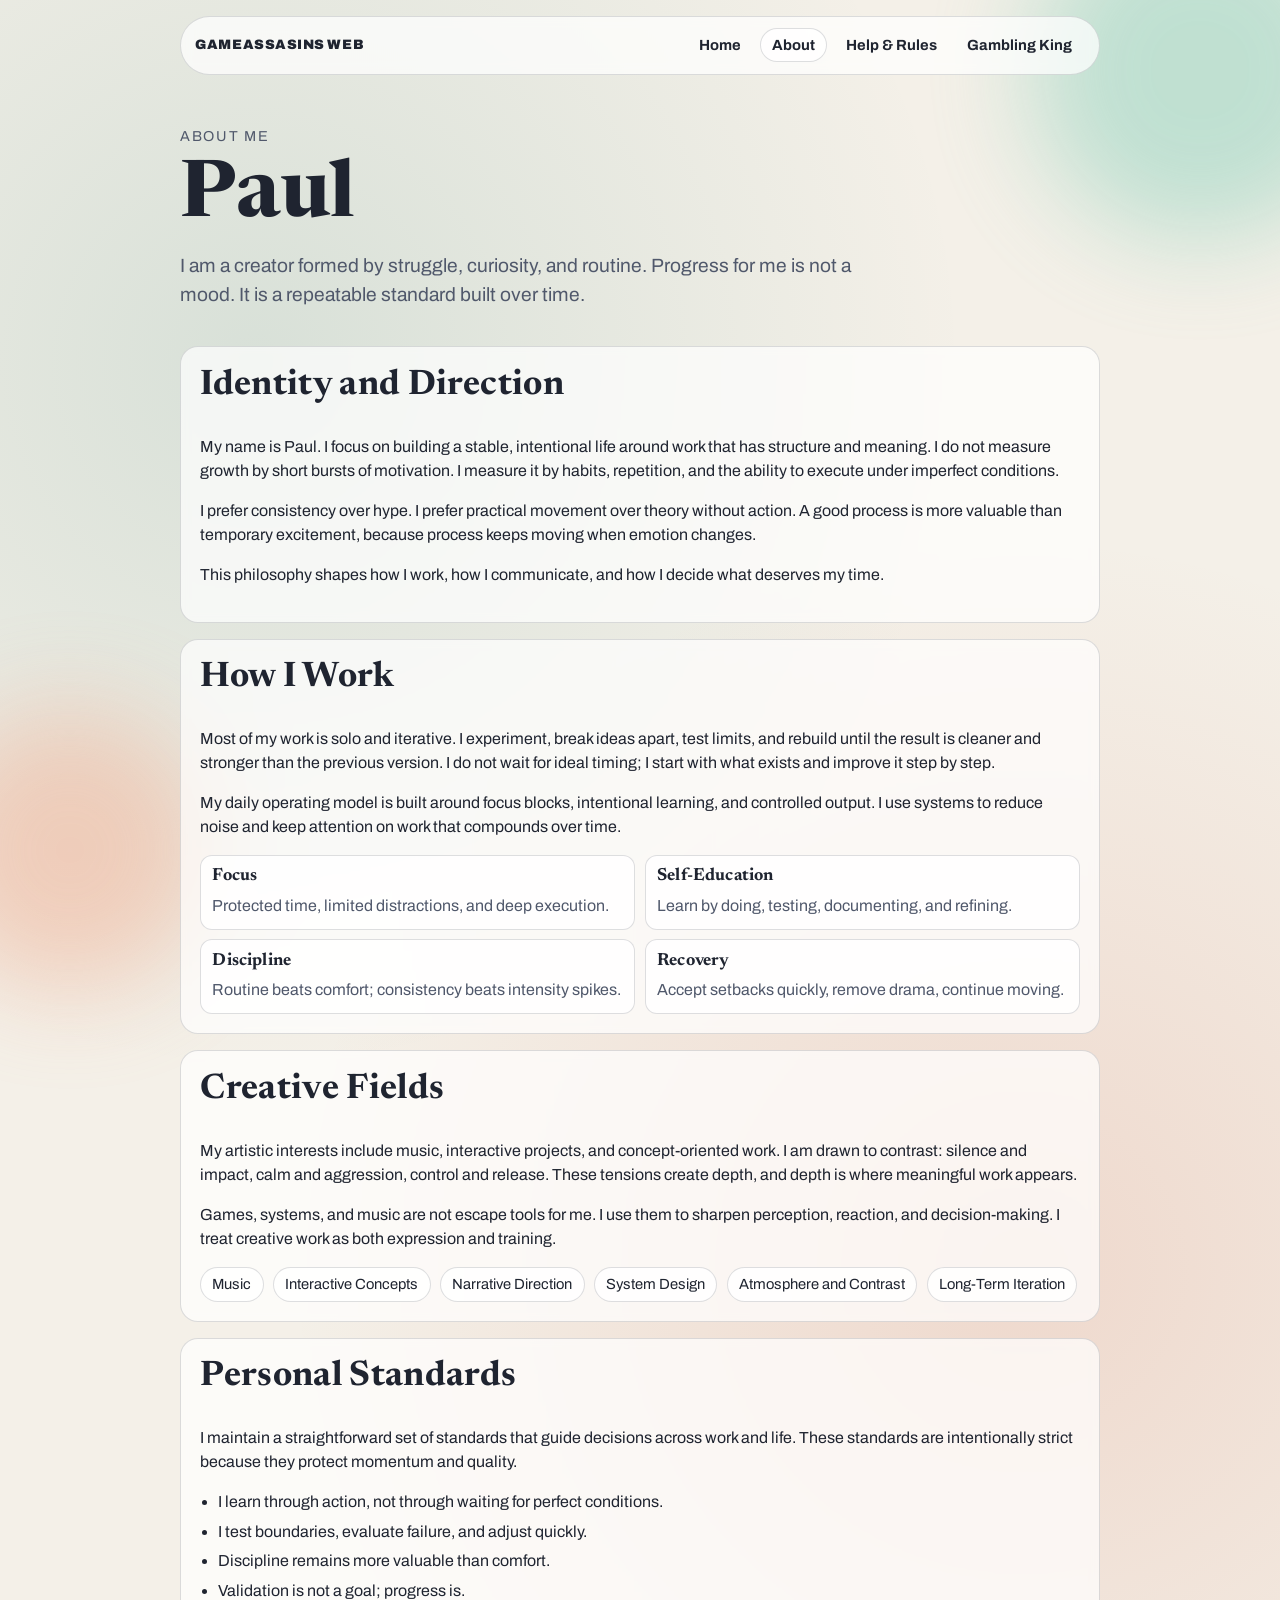
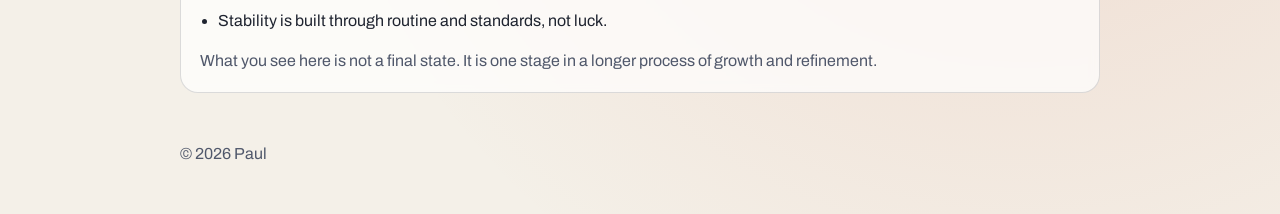
==== about.html @ 74e9097d "Add files via upload" ====
<!doctype html>
<html lang="en">
<head>
  <meta charset="UTF-8">
  <meta name="viewport" content="width=device-width, initial-scale=1.0">
  <title>GameAssasins Web | About</title>
  <meta name="description" content="Detailed about page for Paul (GameAssasins Web).">
  <link rel="preconnect" href="https://fonts.googleapis.com">
  <link rel="preconnect" href="https://fonts.gstatic.com" crossorigin>
  <link href="https://fonts.googleapis.com/css2?family=Archivo:wght@500;700;900&family=Newsreader:opsz,wght@6..72,500;6..72,700&display=swap" rel="stylesheet">
  <link rel="stylesheet" href="./styles.css">
</head>
<body>
  <div class="bg-shape bg-shape-a" aria-hidden="true"></div>
  <div class="bg-shape bg-shape-b" aria-hidden="true"></div>

  <nav class="site-nav reveal" aria-label="Main navigation">
    <a class="brand" href="./index.html">GameAssasins Web</a>
    <div class="nav-links">
      <a class="nav-link" href="./index.html">Home</a>
      <a class="nav-link active" href="./about.html">About</a>
      <a class="nav-link" href="./rules.html">Help & Rules</a>
      <a class="nav-link" href="./gambling-king.html">Gambling King</a>
    </div>
  </nav>

  <header class="hero section reveal">
    <p class="eyebrow">About Me</p>
    <h1>Paul</h1>
    <p class="lead">
      I am a creator formed by struggle, curiosity, and routine. Progress for me is not a mood. It is a repeatable standard built over time.
    </p>
  </header>

  <main>
    <section class="section card reveal">
      <h2>Identity and Direction</h2>
      <p>
        My name is Paul. I focus on building a stable, intentional life around work that has structure and meaning. I do not measure growth by short bursts of motivation. I measure it by habits, repetition, and the ability to execute under imperfect conditions.
      </p>
      <p>
        I prefer consistency over hype. I prefer practical movement over theory without action. A good process is more valuable than temporary excitement, because process keeps moving when emotion changes.
      </p>
      <p>
        This philosophy shapes how I work, how I communicate, and how I decide what deserves my time.
      </p>
    </section>

    <section class="section card reveal">
      <h2>How I Work</h2>
      <p>
        Most of my work is solo and iterative. I experiment, break ideas apart, test limits, and rebuild until the result is cleaner and stronger than the previous version. I do not wait for ideal timing; I start with what exists and improve it step by step.
      </p>
      <p>
        My daily operating model is built around focus blocks, intentional learning, and controlled output. I use systems to reduce noise and keep attention on work that compounds over time.
      </p>
      <div class="pillars">
        <article class="pillar">
          <h3>Focus</h3>
          <p>Protected time, limited distractions, and deep execution.</p>
        </article>
        <article class="pillar">
          <h3>Self-Education</h3>
          <p>Learn by doing, testing, documenting, and refining.</p>
        </article>
        <article class="pillar">
          <h3>Discipline</h3>
          <p>Routine beats comfort; consistency beats intensity spikes.</p>
        </article>
        <article class="pillar">
          <h3>Recovery</h3>
          <p>Accept setbacks quickly, remove drama, continue moving.</p>
        </article>
      </div>
    </section>

    <section class="section card reveal">
      <h2>Creative Fields</h2>
      <p>
        My artistic interests include music, interactive projects, and concept-oriented work. I am drawn to contrast: silence and impact, calm and aggression, control and release. These tensions create depth, and depth is where meaningful work appears.
      </p>
      <p>
        Games, systems, and music are not escape tools for me. I use them to sharpen perception, reaction, and decision-making. I treat creative work as both expression and training.
      </p>
      <ul class="chips">
        <li>Music</li>
        <li>Interactive Concepts</li>
        <li>Narrative Direction</li>
        <li>System Design</li>
        <li>Atmosphere and Contrast</li>
        <li>Long-Term Iteration</li>
      </ul>
    </section>

    <section class="section card reveal">
      <h2>Personal Standards</h2>
      <p>
        I maintain a straightforward set of standards that guide decisions across work and life. These standards are intentionally strict because they protect momentum and quality.
      </p>
      <ul class="simple-list">
        <li>I learn through action, not through waiting for perfect conditions.</li>
        <li>I test boundaries, evaluate failure, and adjust quickly.</li>
        <li>Discipline remains more valuable than comfort.</li>
        <li>Validation is not a goal; progress is.</li>
        <li>Stability is built through routine and standards, not luck.</li>
      </ul>
      <p class="note">
        What you see here is not a final state. It is one stage in a longer process of growth and refinement.
      </p>
    </section>
  </main>

  <footer class="section reveal">
    <p>&copy; <span id="year"></span> Paul</p>
  </footer>

  <script src="./script.js"></script>
</body>
</html>
---- styles.css ----
:root {
  --bg: #f4f0e8;
  --ink: #1f2430;
  --muted: #50586b;
  --primary: #0c6f63;
  --accent: #d35f3f;
  --card: rgba(255, 255, 255, 0.7);
  --border: rgba(31, 36, 48, 0.15);
}

* {
  box-sizing: border-box;
}

html, body {
  margin: 0;
  padding: 0;
}

body {
  position: relative;
  min-height: 100vh;
  overflow-x: hidden;
  background:
    radial-gradient(circle at 20% 20%, rgba(12, 111, 99, 0.12), transparent 40%),
    radial-gradient(circle at 80% 70%, rgba(211, 95, 63, 0.16), transparent 45%),
    var(--bg);
  color: var(--ink);
  font-family: "Archivo", "Segoe UI", sans-serif;
  line-height: 1.5;
}

.casino-page {
  --bg: #13070c;
  --ink: #f9e5a7;
  --muted: #d7b777;
  --primary: #cb1f3f;
  --accent: #f4bd29;
  --card: rgba(50, 12, 20, 0.78);
  --border: rgba(244, 189, 41, 0.35);
  background:
    radial-gradient(circle at 20% 20%, rgba(203, 31, 63, 0.3), transparent 45%),
    radial-gradient(circle at 80% 70%, rgba(244, 189, 41, 0.22), transparent 50%),
    repeating-linear-gradient(135deg, rgba(255, 255, 255, 0.02) 0, rgba(255, 255, 255, 0.02) 8px, transparent 8px, transparent 18px),
    var(--bg);
}

.casino-page .site-nav {
  background: rgba(31, 5, 12, 0.82);
  box-shadow: 0 0 0 1px rgba(244, 189, 41, 0.35), 0 10px 28px rgba(0, 0, 0, 0.4);
}

.casino-page .nav-link.active,
.casino-page .nav-link:hover {
  background: rgba(244, 189, 41, 0.15);
}

.casino-page .card {
  box-shadow: 0 12px 28px rgba(0, 0, 0, 0.34);
}

.casino-hero h1 {
  color: #ffe9ab;
  text-shadow: 0 0 10px rgba(244, 189, 41, 0.45), 0 0 20px rgba(203, 31, 63, 0.22);
}

.bg-shape {
  position: fixed;
  z-index: -1;
  border-radius: 50%;
  filter: blur(50px);
  opacity: 0.45;
}

.bg-shape-a {
  width: 340px;
  height: 340px;
  background: #80cdb7;
  top: -100px;
  right: -90px;
}

.bg-shape-b {
  width: 280px;
  height: 280px;
  background: #f2a889;
  bottom: -90px;
  left: -70px;
}

.section {
  width: min(920px, 90vw);
  margin: 0 auto;
}

.site-nav {
  width: min(920px, 90vw);
  margin: 1rem auto 0;
  padding: 0.7rem 0.9rem;
  border: 1px solid var(--border);
  border-radius: 999px;
  background: rgba(255, 255, 255, 0.72);
  backdrop-filter: blur(6px);
  display: flex;
  justify-content: space-between;
  align-items: center;
  gap: 0.9rem;
}

.brand {
  text-decoration: none;
  color: var(--ink);
  font-weight: 900;
  letter-spacing: 0.04em;
  text-transform: uppercase;
  font-size: 0.85rem;
}

.nav-links {
  display: flex;
  gap: 0.4rem;
  flex-wrap: wrap;
}

.nav-link {
  text-decoration: none;
  color: var(--ink);
  padding: 0.32rem 0.7rem;
  border-radius: 999px;
  border: 1px solid transparent;
  font-size: 0.92rem;
  font-weight: 700;
}

.nav-link:hover,
.nav-link.active {
  border-color: var(--border);
  background: rgba(255, 255, 255, 0.8);
}

.hero {
  padding-top: 3.2rem;
  padding-bottom: 2.3rem;
}

.eyebrow {
  margin: 0;
  color: var(--muted);
  font-size: 0.9rem;
  letter-spacing: 0.12em;
  text-transform: uppercase;
}

h1, h2, h3 {
  font-family: "Newsreader", Georgia, serif;
  letter-spacing: 0.01em;
  line-height: 1.1;
}

h1 {
  margin: 0.45rem 0 0.7rem;
  font-size: clamp(2.4rem, 8vw, 4.9rem);
}

h2 {
  margin-top: 0;
  font-size: clamp(1.6rem, 4vw, 2.2rem);
}

.lead {
  margin: 0;
  max-width: 63ch;
  color: var(--muted);
  font-size: clamp(1rem, 2vw, 1.2rem);
}

.hero-cta {
  margin-top: 1.3rem;
  display: flex;
  gap: 0.75rem;
  flex-wrap: wrap;
}

.btn {
  display: inline-block;
  padding: 0.62rem 1rem;
  border-radius: 999px;
  border: 1px solid transparent;
  text-decoration: none;
  font-weight: 700;
}

.btn-primary {
  background: var(--primary);
  color: #fff;
}

.btn-outline {
  border-color: var(--ink);
  color: var(--ink);
}

.card {
  background: var(--card);
  backdrop-filter: blur(5px);
  border: 1px solid var(--border);
  border-radius: 18px;
  padding: 1.2rem;
  margin-bottom: 1rem;
}

.split {
  display: grid;
  grid-template-columns: 1.3fr 1fr;
  gap: 0.9rem;
}

.grid,
.policy-grid {
  display: grid;
  grid-template-columns: repeat(3, minmax(0, 1fr));
  gap: 0.8rem;
}

.project {
  border: 1px dashed var(--border);
  border-radius: 12px;
  padding: 0.8rem;
}

.project h3 {
  margin-top: 0;
  margin-bottom: 0.4rem;
}

.project p {
  margin: 0;
  color: var(--muted);
}

.chips {
  list-style: none;
  margin: 0;
  padding: 0;
  display: flex;
  flex-wrap: wrap;
  gap: 0.6rem;
}

.chips li {
  border: 1px solid var(--border);
  border-radius: 999px;
  padding: 0.35rem 0.7rem;
  background: rgba(255, 255, 255, 0.85);
  font-size: 0.92rem;
}

.simple-list {
  margin: 0.6rem 0 0;
  padding-left: 1.1rem;
}

.simple-list li {
  margin: 0.35rem 0;
}

.note {
  margin-bottom: 0;
  color: var(--muted);
}

.pillars {
  margin: 0.5rem 0 0;
  display: grid;
  grid-template-columns: repeat(2, minmax(0, 1fr));
  gap: 0.6rem;
}

.pillar {
  border: 1px solid var(--border);
  border-radius: 12px;
  background: rgba(255, 255, 255, 0.84);
  padding: 0.7rem;
}

.pillar h3 {
  margin: 0;
  font-size: 1.1rem;
}

.pillar p {
  margin: 0.45rem 0 0;
  color: var(--muted);
}

.quote {
  font-family: "Newsreader", Georgia, serif;
  font-size: clamp(1.25rem, 3vw, 1.8rem);
  line-height: 1.3;
  margin: 0;
}

.slot-machine {
  border: 1px solid var(--border);
  border-radius: 14px;
  background: linear-gradient(180deg, rgba(43, 8, 17, 0.92), rgba(23, 4, 9, 0.94));
  padding: 1rem;
  box-shadow: inset 0 0 0 1px rgba(255, 214, 122, 0.2), 0 14px 24px rgba(0, 0, 0, 0.35);
}

.marquee-lights {
  display: grid;
  grid-template-columns: repeat(16, minmax(0, 1fr));
  gap: 0.3rem;
  margin-bottom: 0.7rem;
}

.marquee-lights span {
  width: 100%;
  aspect-ratio: 1 / 1;
  border-radius: 50%;
  background: #ffd777;
  box-shadow: 0 0 8px #ffd777;
  animation: blink 1.2s infinite alternate;
}

.marquee-lights span:nth-child(odd) {
  animation-delay: 0.35s;
  background: #ff8b69;
  box-shadow: 0 0 8px #ff8b69;
}

.stats-grid {
  display: grid;
  grid-template-columns: repeat(5, minmax(0, 1fr));
  gap: 0.65rem;
}

.stat-box {
  border: 1px solid var(--border);
  border-radius: 10px;
  padding: 0.55rem;
  background: rgba(255, 238, 198, 0.1);
}

.stat-label {
  font-size: 0.78rem;
  color: var(--muted);
  text-transform: uppercase;
  letter-spacing: 0.06em;
}

.stat-value {
  font-size: 1.15rem;
  font-weight: 900;
}

.bet-panel {
  margin-top: 0.8rem;
  border: 1px solid var(--border);
  border-radius: 10px;
  background: rgba(255, 238, 198, 0.07);
  padding: 0.6rem;
}

.bet-row {
  display: grid;
  grid-template-columns: 1fr 130px;
  gap: 0.55rem;
  margin-top: 0.45rem;
}

.bet-row input[type="number"] {
  width: 100%;
  border-radius: 8px;
  border: 1px solid var(--border);
  background: rgba(20, 4, 9, 0.9);
  color: var(--ink);
  padding: 0.5rem 0.55rem;
  font-weight: 700;
}

.bet-row input[type="range"] {
  width: 100%;
  accent-color: #f4bd29;
}

.reels {
  margin-top: 0.9rem;
  display: grid;
  grid-template-columns: repeat(3, minmax(0, 1fr));
  gap: 0.65rem;
}

.reel {
  min-height: 86px;
  display: grid;
  place-items: center;
  font-size: 2.45rem;
  font-weight: 900;
  border: 1px solid rgba(244, 189, 41, 0.5);
  border-radius: 12px;
  background: linear-gradient(180deg, #fff2cf, #ffd77f);
  color: #2a1a00;
  text-shadow: 0 1px 0 rgba(255, 255, 255, 0.9);
}

.controls {
  display: flex;
  flex-wrap: wrap;
  gap: 0.55rem;
  margin-top: 0.9rem;
}

.game-btn {
  cursor: pointer;
}

.game-btn:disabled {
  opacity: 0.55;
  cursor: not-allowed;
}

.event-log {
  margin: 0.85rem 0 0;
  border: 1px solid var(--border);
  border-radius: 10px;
  background: rgba(255, 238, 198, 0.08);
  padding: 0.65rem;
  color: #f2d58d;
}

.upgrade-grid {
  display: grid;
  grid-template-columns: repeat(4, minmax(0, 1fr));
  gap: 0.7rem;
}

.upgrade-card {
  border: 1px solid var(--border);
  border-radius: 12px;
  background: rgba(255, 238, 198, 0.08);
  padding: 0.8rem;
}

.upgrade-card h3 {
  margin: 0;
}

.upgrade-meta {
  color: var(--muted);
  font-size: 0.9rem;
}

.danger-upgrade {
  border-color: rgba(203, 31, 63, 0.7);
  box-shadow: inset 0 0 0 1px rgba(203, 31, 63, 0.45);
}

.casino-page .btn-primary {
  background: linear-gradient(135deg, #d62547, #8e102b);
  box-shadow: 0 0 0 1px rgba(244, 189, 41, 0.3), 0 8px 18px rgba(0, 0, 0, 0.3);
}

.casino-page .btn-outline {
  border-color: rgba(244, 189, 41, 0.65);
  color: #ffe7a1;
}

a {
  color: var(--primary);
}

footer {
  padding: 1.1rem 0 2rem;
  color: var(--muted);
}

.reveal {
  opacity: 0;
  transform: translateY(12px);
  animation: rise 0.6s ease forwards;
}

.reveal:nth-child(2) {
  animation-delay: 0.12s;
}

.reveal:nth-child(3) {
  animation-delay: 0.22s;
}

.reveal:nth-child(4) {
  animation-delay: 0.3s;
}

.reveal:nth-child(5) {
  animation-delay: 0.38s;
}

@keyframes rise {
  to {
    opacity: 1;
    transform: translateY(0);
  }
}

@keyframes blink {
  from {
    opacity: 0.55;
  }
  to {
    opacity: 1;
  }
}

@media (max-width: 800px) {
  .site-nav {
    border-radius: 16px;
    align-items: flex-start;
    flex-direction: column;
  }

  .hero {
    padding-top: 4.8rem;
  }

  .split,
  .grid,
  .policy-grid,
  .pillars {
    grid-template-columns: 1fr;
  }

  .stats-grid,
  .upgrade-grid {
    grid-template-columns: 1fr 1fr;
  }

  .bet-row {
    grid-template-columns: 1fr;
  }
}

@media (max-width: 560px) {
  .stats-grid,
  .upgrade-grid {
    grid-template-columns: 1fr;
  }
}
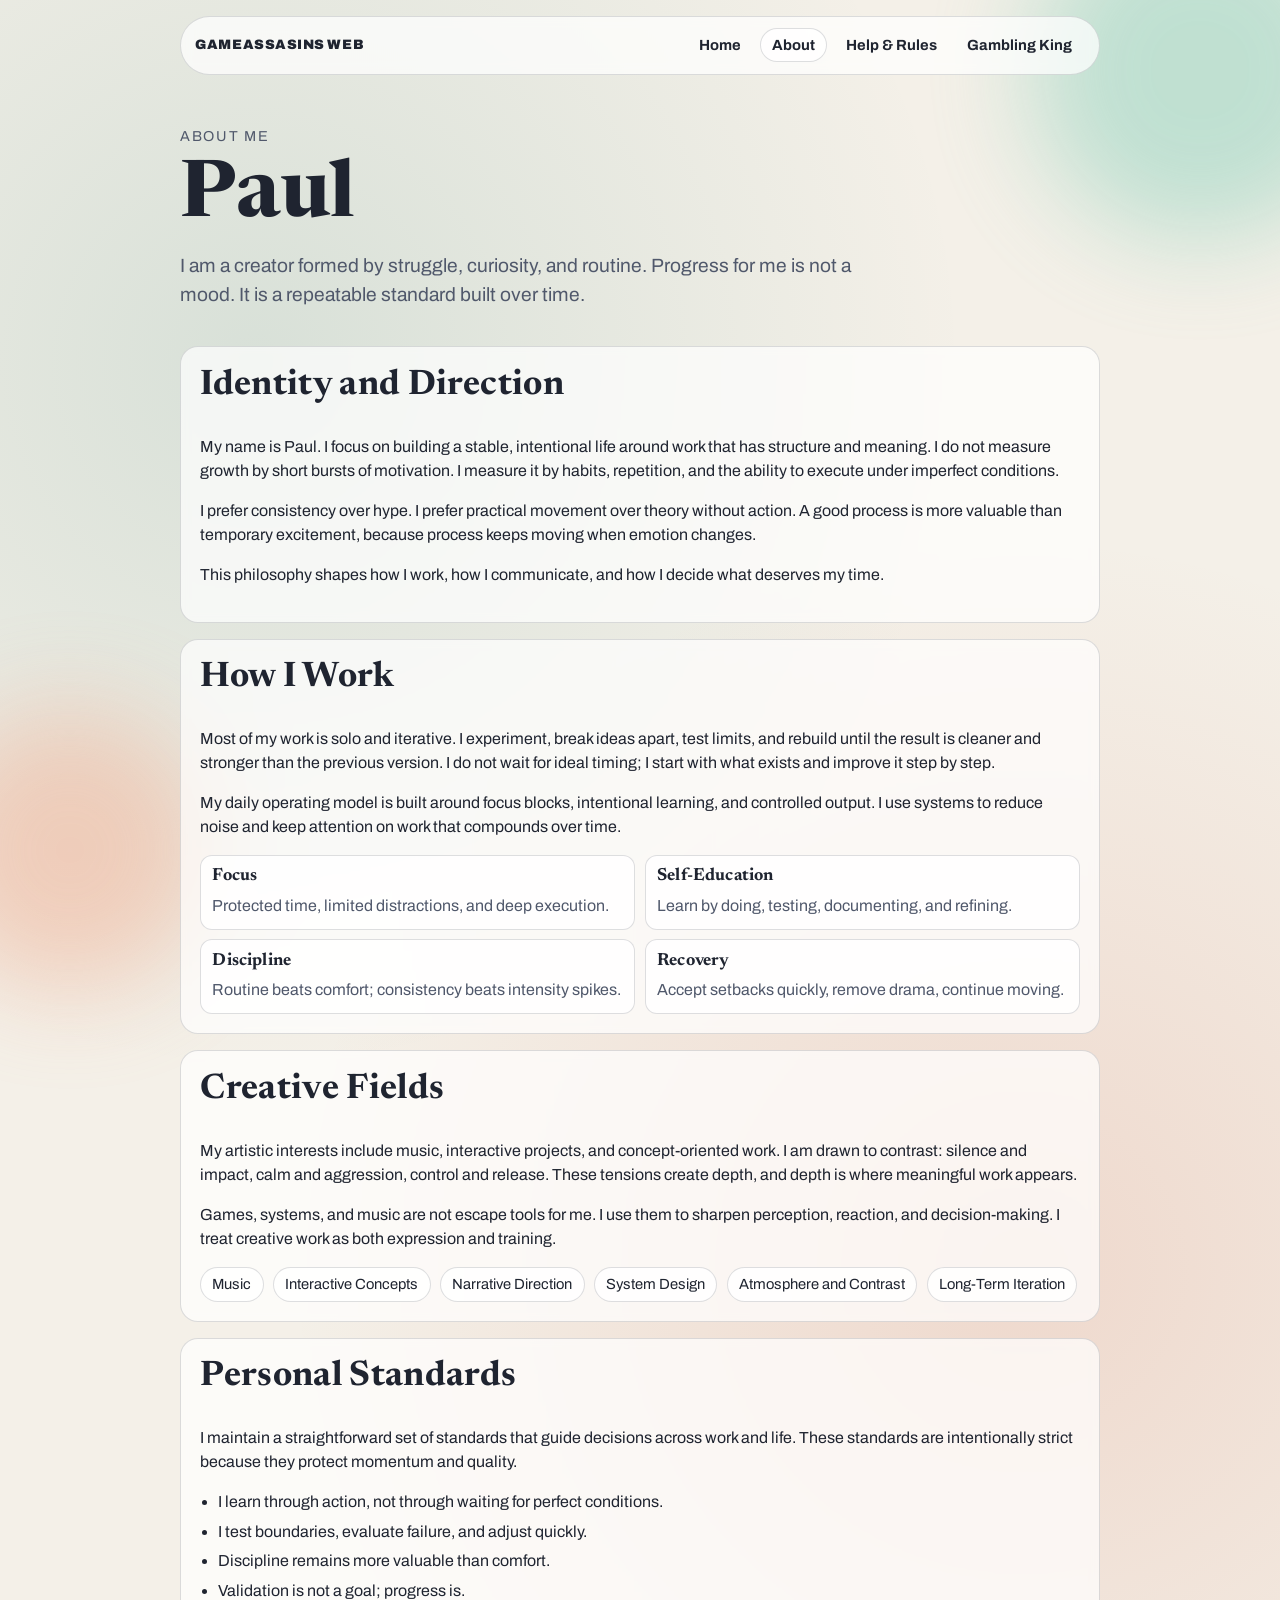
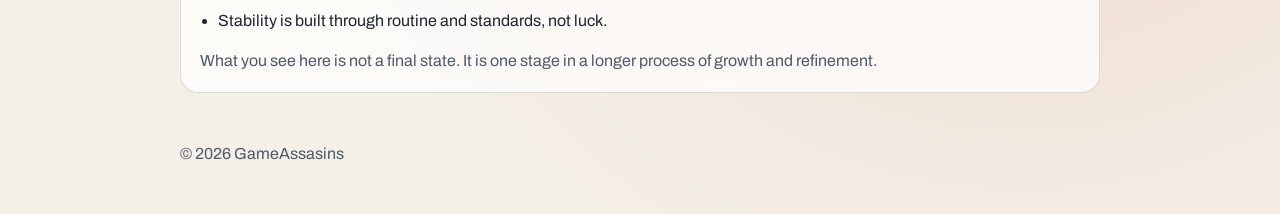
==== commit f7450b22: "Slots" ====
--- a/about.html
+++ b/about.html
@@ -111,9 +111,10 @@
   </main>
 
   <footer class="section reveal">
-    <p>&copy; <span id="year"></span> Paul</p>
+    <p>&copy; <span id="year"></span> GameAssasins</p>
   </footer>
 
   <script src="./script.js"></script>
 </body>
 </html>
+
--- a/styles.css
+++ b/styles.css
@@ -167,6 +167,10 @@
   font-size: clamp(1.6rem, 4vw, 2.2rem);
 }
 
+.centered-title {
+  text-align: center;
+}
+
 .lead {
   margin: 0;
   max-width: 63ch;
@@ -188,6 +192,7 @@
   border: 1px solid transparent;
   text-decoration: none;
   font-weight: 700;
+  background: transparent;
 }
 
 .btn-primary {
@@ -306,6 +311,12 @@
   background: linear-gradient(180deg, rgba(43, 8, 17, 0.92), rgba(23, 4, 9, 0.94));
   padding: 1rem;
   box-shadow: inset 0 0 0 1px rgba(255, 214, 122, 0.2), 0 14px 24px rgba(0, 0, 0, 0.35);
+}
+
+.machine-layout {
+  display: grid;
+  grid-template-columns: 1.5fr 1fr;
+  gap: 0.8rem;
 }
 
 .marquee-lights {
@@ -332,7 +343,7 @@
 
 .stats-grid {
   display: grid;
-  grid-template-columns: repeat(5, minmax(0, 1fr));
+  grid-template-columns: repeat(auto-fit, minmax(130px, 1fr));
   gap: 0.65rem;
 }
 
@@ -385,11 +396,56 @@
   accent-color: #f4bd29;
 }
 
+.bet-row select {
+  width: 100%;
+  border-radius: 8px;
+  border: 1px solid var(--border);
+  background: rgba(20, 4, 9, 0.9);
+  color: var(--ink);
+  padding: 0.5rem 0.55rem;
+  font-weight: 700;
+}
+
+.difficulty-pill {
+  border: 1px solid var(--border);
+  border-radius: 8px;
+  padding: 0.45rem 0.55rem;
+  color: #ffe7a1;
+  font-size: 0.9rem;
+  font-weight: 800;
+  background: rgba(255, 238, 198, 0.1);
+}
+
+.difficulty-note {
+  border: 1px solid var(--border);
+  border-radius: 8px;
+  padding: 0.45rem 0.55rem;
+  color: #ffd18a;
+  font-size: 0.85rem;
+  background: rgba(255, 238, 198, 0.08);
+}
+
 .reels {
   margin-top: 0.9rem;
   display: grid;
   grid-template-columns: repeat(3, minmax(0, 1fr));
   gap: 0.65rem;
+}
+
+.reel-slot {
+  border: 1px solid rgba(244, 189, 41, 0.35);
+  border-radius: 12px;
+  background: rgba(255, 238, 198, 0.06);
+  padding: 0.45rem;
+}
+
+.reel-label {
+  font-size: 0.72rem;
+  letter-spacing: 0.08em;
+  text-transform: uppercase;
+  color: #ffd89a;
+  margin-bottom: 0.28rem;
+  text-align: center;
 }
 
 .reel {
@@ -412,6 +468,19 @@
   margin-top: 0.9rem;
 }
 
+.skip-toggle {
+  margin-top: 0.65rem;
+  display: inline-flex;
+  gap: 0.5rem;
+  align-items: center;
+  color: #ffe7a1;
+  font-size: 0.92rem;
+}
+
+.skip-toggle input {
+  accent-color: #f4bd29;
+}
+
 .game-btn {
   cursor: pointer;
 }
@@ -432,7 +501,7 @@
 
 .upgrade-grid {
   display: grid;
-  grid-template-columns: repeat(4, minmax(0, 1fr));
+  grid-template-columns: repeat(3, minmax(0, 1fr));
   gap: 0.7rem;
 }
 
@@ -452,6 +521,42 @@
   font-size: 0.9rem;
 }
 
+.payout-card {
+  border: 1px solid var(--border);
+  border-radius: 14px;
+  background: linear-gradient(180deg, rgba(43, 8, 17, 0.9), rgba(22, 5, 11, 0.94));
+  padding: 0.85rem;
+}
+
+.payout-card h3 {
+  margin: 0;
+}
+
+.payout-scroll {
+  margin-top: 0.65rem;
+  border: 1px solid rgba(244, 189, 41, 0.35);
+  border-radius: 10px;
+}
+
+.payout-table {
+  width: 100%;
+  border-collapse: collapse;
+  font-size: 0.9rem;
+}
+
+.payout-table th,
+.payout-table td {
+  padding: 0.45rem 0.5rem;
+  border-bottom: 1px solid rgba(244, 189, 41, 0.2);
+  text-align: left;
+}
+
+.payout-table thead th {
+  position: sticky;
+  top: 0;
+  background: rgba(24, 5, 9, 0.95);
+}
+
 .danger-upgrade {
   border-color: rgba(203, 31, 63, 0.7);
   box-shadow: inset 0 0 0 1px rgba(203, 31, 63, 0.45);
@@ -465,6 +570,117 @@
 .casino-page .btn-outline {
   border-color: rgba(244, 189, 41, 0.65);
   color: #ffe7a1;
+  background: rgba(46, 8, 16, 0.92);
+}
+
+.casino-page .btn-outline:hover {
+  background: rgba(78, 14, 27, 0.96);
+}
+
+.controls select {
+  border-radius: 8px;
+  border: 1px solid var(--border);
+  background: rgba(46, 8, 16, 0.95);
+  color: #ffe7a1;
+  padding: 0.48rem 0.55rem;
+  font-weight: 700;
+  min-height: 38px;
+}
+
+.keybind-chip {
+  display: none;
+  margin-left: 0.45rem;
+  padding: 0.08rem 0.35rem;
+  border: 1px solid rgba(244, 189, 41, 0.5);
+  border-radius: 999px;
+  font-size: 0.72rem;
+  font-weight: 800;
+  color: #ffe7a1;
+  background: rgba(24, 5, 9, 0.7);
+}
+
+.show-keybinds .keybind-chip {
+  display: inline-block;
+}
+
+.locked-upgrade {
+  opacity: 0.92;
+}
+
+.locked-upgrade.locked {
+  opacity: 0.62;
+}
+
+.lock-note {
+  margin: 0.25rem 0 0.5rem;
+  color: #ffd18a;
+  font-size: 0.86rem;
+}
+
+.locked-upgrade.locked .lock-note {
+  color: #ff9d8a;
+}
+
+.devil-event {
+  position: fixed;
+  inset: 0;
+  background: rgba(5, 1, 2, 0.68);
+  backdrop-filter: blur(2px);
+  display: grid;
+  place-items: center;
+  z-index: 20;
+}
+
+.devil-event.hidden {
+  display: none;
+}
+
+.devil-card {
+  width: min(540px, 92vw);
+  border: 1px solid rgba(203, 31, 63, 0.9);
+  border-radius: 14px;
+  background: linear-gradient(180deg, rgba(49, 5, 13, 0.96), rgba(22, 4, 8, 0.98));
+  box-shadow: 0 18px 40px rgba(0, 0, 0, 0.45);
+  padding: 1rem;
+}
+
+.inventory-card {
+  width: min(1050px, 95vw);
+  max-height: 88vh;
+  overflow: auto;
+}
+
+.lose-card {
+  border-color: rgba(225, 52, 72, 0.95);
+  animation: losePulse 1s ease-in-out infinite alternate;
+}
+
+.win-card {
+  border-color: rgba(244, 189, 41, 0.9);
+  box-shadow: 0 0 20px rgba(244, 189, 41, 0.25), 0 18px 40px rgba(0, 0, 0, 0.45);
+}
+
+.devil-head {
+  font-size: 1.25rem;
+  font-weight: 900;
+  color: #ffcf71;
+}
+
+.coin {
+  margin: 0.7rem auto;
+  width: 84px;
+  height: 84px;
+  border-radius: 50%;
+  display: grid;
+  place-items: center;
+  font-size: 2rem;
+  border: 1px solid rgba(244, 189, 41, 0.5);
+  background: radial-gradient(circle at 30% 30%, #fff1c7, #e8af29);
+  color: #312100;
+}
+
+.coin.flipping {
+  animation: coinFlip 0.8s linear infinite;
 }
 
 a {
@@ -537,6 +753,10 @@
     grid-template-columns: 1fr 1fr;
   }
 
+  .machine-layout {
+    grid-template-columns: 1fr;
+  }
+
   .bet-row {
     grid-template-columns: 1fr;
   }
@@ -548,3 +768,23 @@
     grid-template-columns: 1fr;
   }
 }
+
+@keyframes coinFlip {
+  from {
+    transform: rotateY(0deg);
+  }
+  to {
+    transform: rotateY(720deg);
+  }
+}
+
+@keyframes losePulse {
+  from {
+    transform: scale(1);
+    box-shadow: 0 0 0 rgba(225, 52, 72, 0.2), 0 18px 40px rgba(0, 0, 0, 0.45);
+  }
+  to {
+    transform: scale(1.01);
+    box-shadow: 0 0 16px rgba(225, 52, 72, 0.45), 0 18px 40px rgba(0, 0, 0, 0.45);
+  }
+}
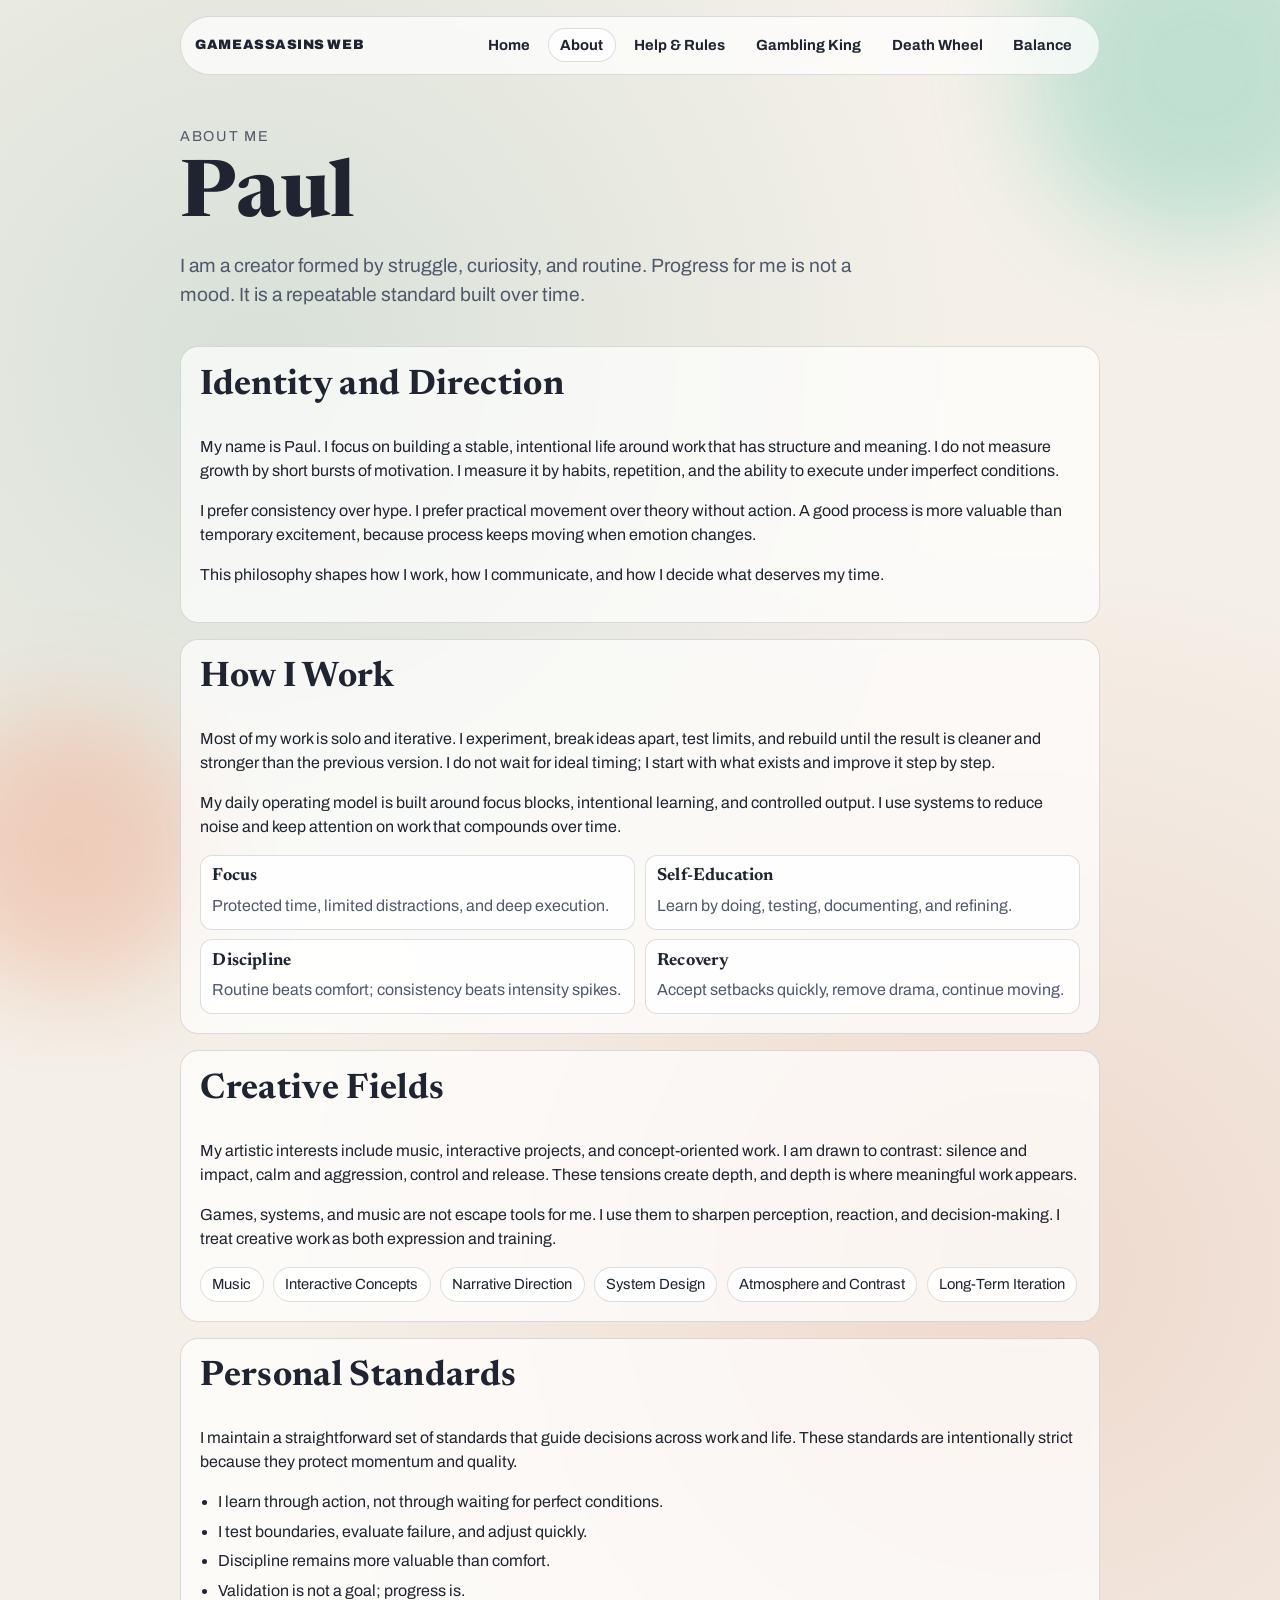
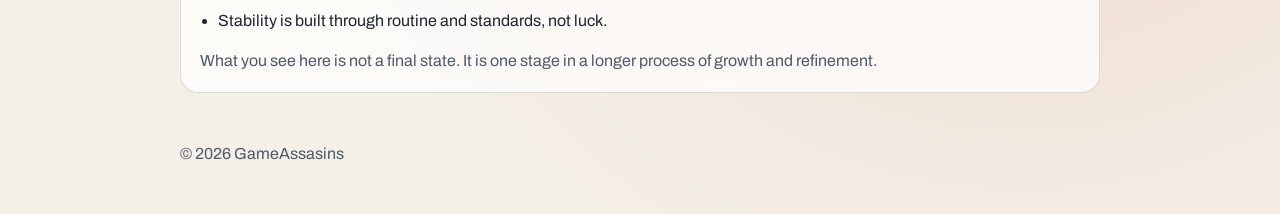
==== commit b00bcafd: "Update v0.1 Balance Changes for Gambling King" ====
--- a/about.html
+++ b/about.html
@@ -21,6 +21,8 @@
       <a class="nav-link active" href="./about.html">About</a>
       <a class="nav-link" href="./rules.html">Help & Rules</a>
       <a class="nav-link" href="./gambling-king.html">Gambling King</a>
+      <a class="nav-link" href="./death-wheel.html">Death Wheel</a>
+      <a class="nav-link" href="./balance-changes.html">Balance</a>
     </div>
   </nav>
 
--- a/styles.css
+++ b/styles.css
@@ -428,7 +428,7 @@
 .reels {
   margin-top: 0.9rem;
   display: grid;
-  grid-template-columns: repeat(3, minmax(0, 1fr));
+  grid-template-columns: repeat(auto-fit, minmax(120px, 1fr));
   gap: 0.65rem;
 }
 
@@ -555,6 +555,30 @@
   position: sticky;
   top: 0;
   background: rgba(24, 5, 9, 0.95);
+}
+
+.balance-table-wrap {
+  margin-top: 0.65rem;
+  border: 1px solid var(--border);
+  border-radius: 10px;
+  overflow-x: auto;
+  background: rgba(255, 255, 255, 0.88);
+}
+
+.balance-table {
+  min-width: 860px;
+  font-size: 0.92rem;
+}
+
+.balance-table th,
+.balance-table td {
+  color: #1b160f;
+  white-space: nowrap;
+}
+
+.balance-table thead th {
+  background: #2f1d08;
+  color: #ffebba;
 }
 
 .danger-upgrade {
@@ -683,6 +707,198 @@
   animation: coinFlip 0.8s linear infinite;
 }
 
+.death-layout {
+  display: grid;
+  grid-template-columns: 1.45fr 1fr;
+  gap: 0.8rem;
+}
+
+.death-panel .btn.active {
+  border-color: rgba(244, 189, 41, 0.9);
+  background: rgba(138, 20, 43, 0.95);
+  box-shadow: inset 0 0 0 1px rgba(244, 189, 41, 0.35);
+}
+
+.death-bet-grid {
+  margin-top: 0.75rem;
+  display: grid;
+  grid-template-columns: repeat(3, minmax(0, 1fr));
+  gap: 0.5rem;
+}
+
+.death-wheel-card {
+  display: grid;
+  gap: 0.7rem;
+  align-content: start;
+}
+
+.bet-option {
+  border: 1px solid var(--border);
+  border-radius: 10px;
+  background: rgba(255, 238, 198, 0.08);
+  padding: 0.55rem;
+}
+
+.bet-option-title {
+  font-weight: 800;
+  font-size: 0.88rem;
+  margin-bottom: 0.45rem;
+}
+
+.bet-option-controls {
+  display: grid;
+  grid-template-columns: 42px 1fr 42px;
+  align-items: center;
+  gap: 0.45rem;
+}
+
+.chip-count {
+  text-align: center;
+  font-weight: 900;
+  border: 1px solid rgba(244, 189, 41, 0.35);
+  border-radius: 999px;
+  background: rgba(24, 5, 9, 0.64);
+  padding: 0.26rem 0.4rem;
+}
+
+.bet-option-controls .btn {
+  padding: 0.42rem 0.2rem;
+  min-width: 0;
+}
+
+.wheel-wrap {
+  width: min(330px, 80vw);
+  margin: 0 auto;
+  position: relative;
+}
+
+.wheel-pointer {
+  position: absolute;
+  left: 50%;
+  top: -10px;
+  transform: translateX(-50%);
+  width: 0;
+  height: 0;
+  border-left: 12px solid transparent;
+  border-right: 12px solid transparent;
+  border-top: 20px solid #ffe9ab;
+  z-index: 2;
+  filter: drop-shadow(0 0 5px rgba(244, 189, 41, 0.7));
+}
+
+.roulette-wheel {
+  width: 100%;
+  aspect-ratio: 1 / 1;
+  border-radius: 50%;
+  border: 5px solid rgba(244, 189, 41, 0.65);
+  position: relative;
+  overflow: hidden;
+  box-shadow: inset 0 0 0 4px rgba(38, 5, 11, 0.6), 0 15px 22px rgba(0, 0, 0, 0.4);
+  transition: transform 1.7s cubic-bezier(.08, .7, .15, 1);
+}
+
+.wheel-numbers {
+  position: absolute;
+  inset: 0;
+}
+
+.wheel-number {
+  position: absolute;
+  min-width: 22px;
+  height: 22px;
+  padding: 0 0.2rem;
+  border-radius: 999px;
+  display: inline-flex;
+  align-items: center;
+  justify-content: center;
+  border: 1px solid rgba(255, 240, 190, 0.34);
+  color: #fff4cc;
+  font-size: 0.72rem;
+  font-weight: 900;
+  line-height: 1;
+  text-shadow: 0 1px 2px rgba(0, 0, 0, 0.7);
+  transform-origin: center center;
+}
+
+.wheel-number.red {
+  background: rgba(179, 19, 47, 0.92);
+}
+
+.wheel-number.black {
+  background: rgba(20, 20, 20, 0.95);
+}
+
+.wheel-number.green {
+  background: rgba(17, 118, 58, 0.95);
+}
+
+.wheel-number.hit {
+  box-shadow: 0 0 0 2px rgba(255, 232, 160, 0.8), 0 0 10px rgba(255, 232, 160, 0.55);
+}
+
+.wheel-number.double-zero {
+  min-width: 26px;
+  font-size: 0.66rem;
+}
+
+.wheel-center {
+  position: absolute;
+  inset: 50%;
+  transform: translate(-50%, -50%);
+  width: 92px;
+  height: 92px;
+  border-radius: 50%;
+  border: 2px solid rgba(244, 189, 41, 0.6);
+  background: radial-gradient(circle at 30% 30%, #4d1020, #20050d);
+  display: grid;
+  place-items: center;
+  font-size: 1.8rem;
+  font-weight: 900;
+  color: #ffe8a0;
+}
+
+.wheel-center.red,
+.stat-value.red {
+  color: #ff8d9f;
+}
+
+.wheel-center.black,
+.stat-value.black {
+  color: #f3f3f3;
+}
+
+.wheel-center.green,
+.stat-value.green {
+  color: #7af0a5;
+}
+
+.death-payout-table td:last-child {
+  text-align: right;
+  font-weight: 900;
+}
+
+.setup-row {
+  display: grid;
+  grid-template-columns: 1fr 1fr;
+  gap: 0.6rem;
+}
+
+.setup-row > div {
+  display: grid;
+  gap: 0.35rem;
+}
+
+.setup-row select {
+  width: 100%;
+  border-radius: 8px;
+  border: 1px solid var(--border);
+  background: rgba(46, 8, 16, 0.95);
+  color: #ffe7a1;
+  padding: 0.48rem 0.55rem;
+  font-weight: 700;
+  min-height: 38px;
+}
+
 a {
   color: var(--primary);
 }
@@ -757,6 +973,10 @@
     grid-template-columns: 1fr;
   }
 
+  .death-layout {
+    grid-template-columns: 1fr;
+  }
+
   .bet-row {
     grid-template-columns: 1fr;
   }
@@ -767,6 +987,14 @@
   .upgrade-grid {
     grid-template-columns: 1fr;
   }
+
+  .death-bet-grid {
+    grid-template-columns: 1fr;
+  }
+
+  .setup-row {
+    grid-template-columns: 1fr;
+  }
 }
 
 @keyframes coinFlip {
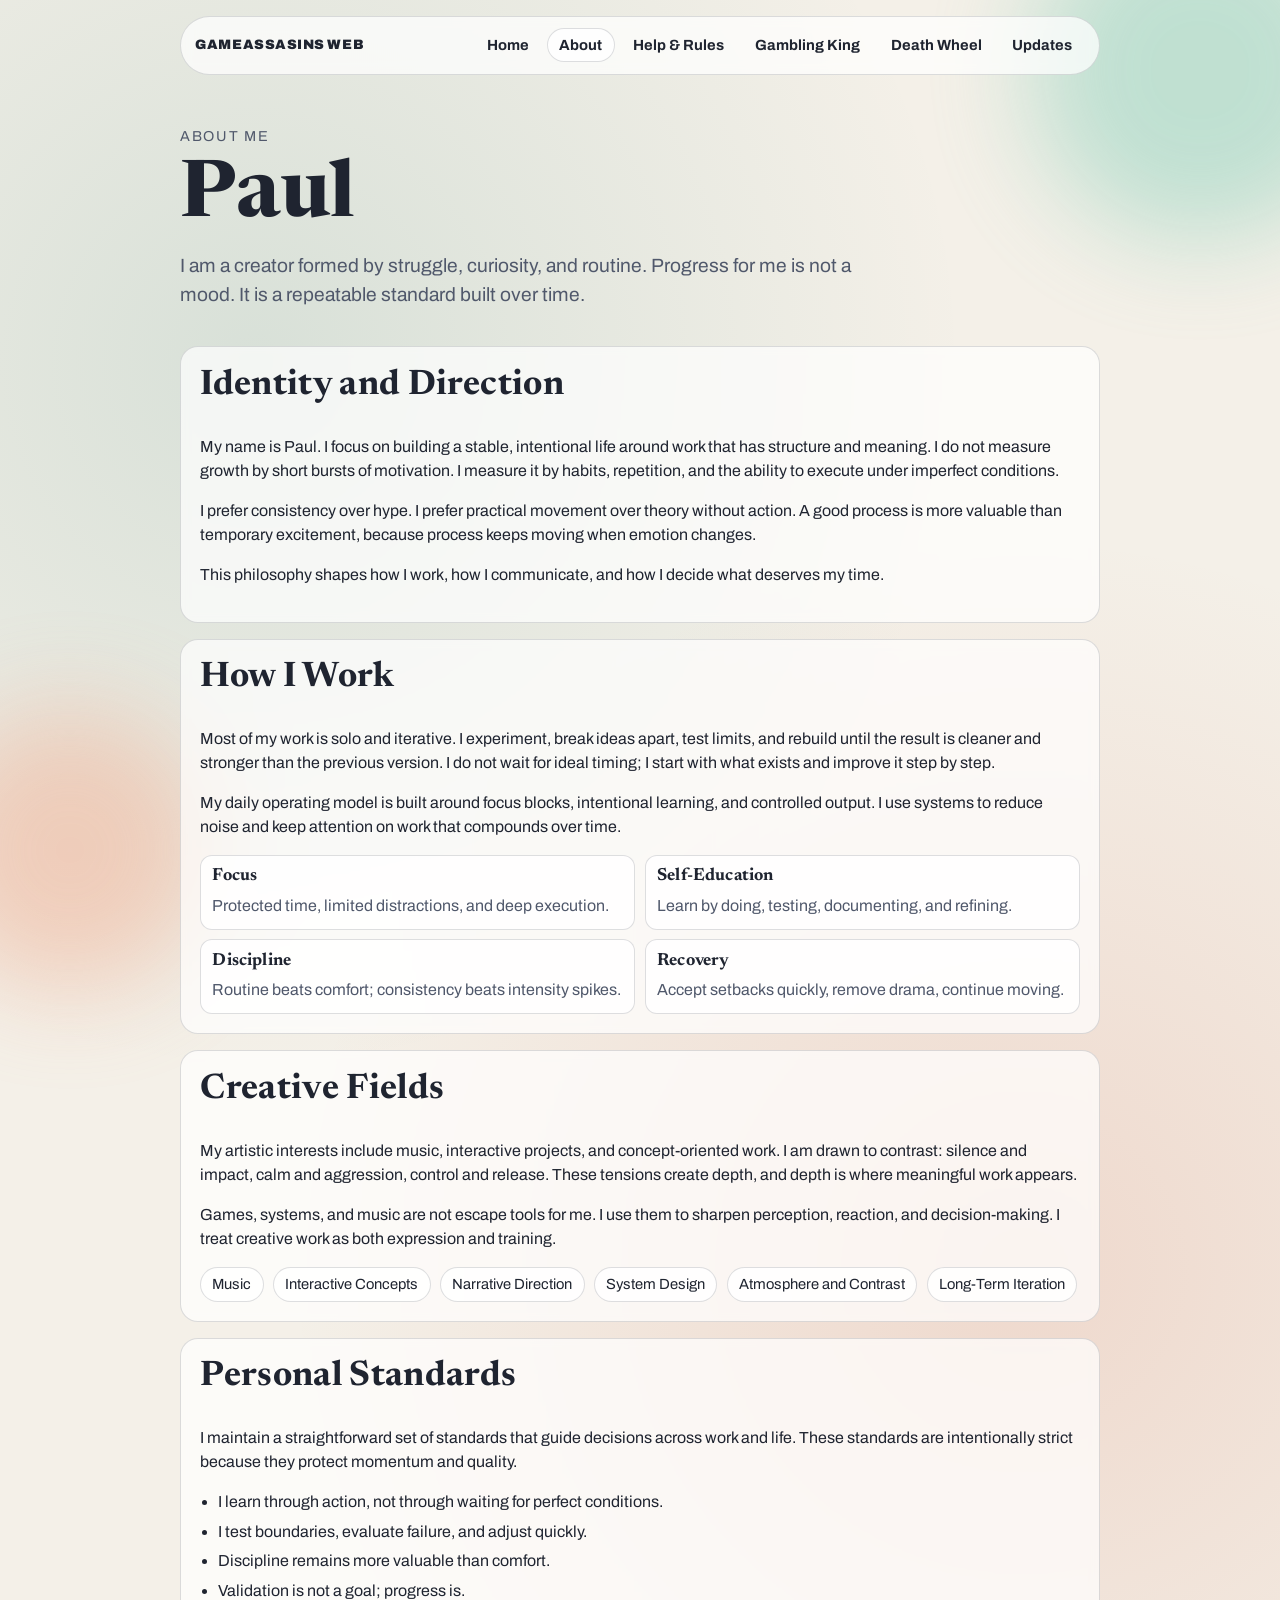
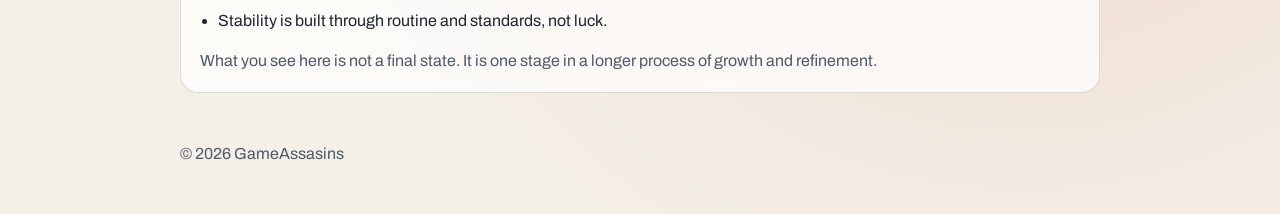
==== commit 9950188a: "v0.2 **Death Wheel v0.2 – Chaos & Control Update**  Death Wheel is a fast-paced roguelike roulette g" ====
--- a/about.html
+++ b/about.html
@@ -22,7 +22,7 @@
       <a class="nav-link" href="./rules.html">Help & Rules</a>
       <a class="nav-link" href="./gambling-king.html">Gambling King</a>
       <a class="nav-link" href="./death-wheel.html">Death Wheel</a>
-      <a class="nav-link" href="./balance-changes.html">Balance</a>
+      <a class="nav-link" href="./balance-changes.html">Updates</a>
     </div>
   </nav>
 
--- a/styles.css
+++ b/styles.css
@@ -319,6 +319,10 @@
   gap: 0.8rem;
 }
 
+.casino-page:not(.death-wheel-page) .machine-layout {
+  grid-template-columns: 1fr;
+}
+
 .marquee-lights {
   display: grid;
   grid-template-columns: repeat(16, minmax(0, 1fr));
@@ -366,6 +370,38 @@
   font-weight: 900;
 }
 
+.casino-page:not(.death-wheel-page) .stats-grid {
+  display: flex;
+  flex-wrap: nowrap;
+  gap: 0.35rem;
+  overflow-x: auto;
+  overflow-y: hidden;
+  align-items: stretch;
+  padding-bottom: 0.1rem;
+}
+
+.casino-page:not(.death-wheel-page) .stats-grid .stat-box {
+  display: inline-flex;
+  align-items: center;
+  gap: 0.25rem;
+  padding: 0.28rem 0.4rem;
+  border-radius: 8px;
+  min-height: 0;
+  white-space: nowrap;
+  flex: 0 0 auto;
+}
+
+.casino-page:not(.death-wheel-page) .stats-grid .stat-label {
+  font-size: 0.62rem;
+  line-height: 1;
+  margin: 0;
+}
+
+.casino-page:not(.death-wheel-page) .stats-grid .stat-value {
+  font-size: 0.76rem;
+  line-height: 1;
+}
+
 .bet-panel {
   margin-top: 0.8rem;
   border: 1px solid var(--border);
@@ -379,6 +415,10 @@
   grid-template-columns: 1fr 130px;
   gap: 0.55rem;
   margin-top: 0.45rem;
+}
+
+.difficulty-row {
+  grid-template-columns: 1fr;
 }
 
 .bet-row input[type="number"] {
@@ -481,6 +521,33 @@
   accent-color: #f4bd29;
 }
 
+.quick-toggle-row {
+  margin-top: 0.65rem;
+  display: flex;
+  flex-wrap: wrap;
+  align-items: center;
+  gap: 0.55rem;
+}
+
+.quick-toggle-row .skip-toggle {
+  margin-top: 0;
+}
+
+body:not(.full-upgrade-info) .inventory-card .upgrade-meta {
+  display: none;
+}
+
+#dwShopModal .shop-meta,
+#dwShopModal .shop-extra-info {
+  margin: 0.22rem 0;
+  color: var(--muted);
+  font-size: 0.9rem;
+}
+
+body:not(.dw-show-shop-info) #dwShopModal .shop-extra-info {
+  display: none;
+}
+
 .game-btn {
   cursor: pointer;
 }
@@ -514,6 +581,10 @@
 
 .upgrade-card h3 {
   margin: 0;
+}
+
+#dwShopOffers {
+  grid-template-columns: repeat(2, minmax(0, 1fr));
 }
 
 .upgrade-meta {
@@ -672,6 +743,27 @@
   width: min(1050px, 95vw);
   max-height: 88vh;
   overflow: auto;
+  scrollbar-width: thin;
+  scrollbar-color: rgba(244, 189, 41, 0.65) rgba(22, 4, 8, 0.55);
+}
+
+.inventory-card::-webkit-scrollbar {
+  width: 10px;
+}
+
+.inventory-card::-webkit-scrollbar-track {
+  background: rgba(22, 4, 8, 0.55);
+  border-radius: 999px;
+}
+
+.inventory-card::-webkit-scrollbar-thumb {
+  background: linear-gradient(180deg, rgba(244, 189, 41, 0.9), rgba(214, 37, 71, 0.85));
+  border-radius: 999px;
+  border: 2px solid rgba(22, 4, 8, 0.55);
+}
+
+.inventory-card::-webkit-scrollbar-thumb:hover {
+  background: linear-gradient(180deg, rgba(255, 205, 92, 0.95), rgba(231, 60, 95, 0.9));
 }
 
 .lose-card {
@@ -712,6 +804,111 @@
   grid-template-columns: 1.45fr 1fr;
   gap: 0.8rem;
 }
+
+.death-wheel-page {
+  background: #0f0f14;
+}
+
+.dw-runbar {
+  display: grid;
+  grid-template-columns: repeat(4, minmax(0, 1fr));
+  gap: 0.55rem;
+  margin-bottom: 0.8rem;
+}
+
+.death-main {
+  background: #1a1a22;
+  border: 1px solid rgba(244, 189, 41, 0.25);
+  border-radius: 12px;
+  padding: 0.9rem;
+}
+
+.center-controls {
+  justify-content: center;
+}
+
+.dw-spin-btn {
+  min-width: 180px;
+  font-size: 1.05rem;
+  animation: spinPulse 1.8s ease-in-out infinite;
+}
+
+.dw-spin-btn.risk-low {
+  background: linear-gradient(135deg, #2768d6, #1a3f8a);
+}
+
+.dw-spin-btn.risk-medium {
+  background: linear-gradient(135deg, #d9891f, #9a5f12);
+}
+
+.dw-spin-btn.risk-high {
+  background: linear-gradient(135deg, #d62547, #7c0e26);
+}
+
+.risk-low {
+  color: #5aa8ff;
+}
+
+.risk-medium {
+  color: #ffb347;
+}
+
+.risk-high {
+  color: #ff6e6e;
+}
+
+.death-layout-bottom {
+  display: grid;
+  grid-template-columns: 1fr 1fr;
+  gap: 0.8rem;
+  margin-top: 0.8rem;
+}
+
+.dw-balance-grid {
+  margin-top: 0.75rem;
+  display: grid;
+  grid-template-columns: repeat(4, minmax(0, 1fr));
+  gap: 0.6rem;
+}
+
+.dw-balance-card {
+  border: 1px solid rgba(244, 189, 41, 0.3);
+  border-radius: 12px;
+  background: #1a1a22;
+  padding: 0.7rem;
+  display: grid;
+  gap: 0.35rem;
+}
+
+.dw-balance-card h4 {
+  margin: 0;
+  font-size: 0.95rem;
+}
+
+.dw-balance-card p {
+  margin: 0;
+  color: var(--muted);
+  font-size: 0.88rem;
+}
+
+.dw-slot-badge {
+  justify-self: start;
+  padding: 0.12rem 0.45rem;
+  border-radius: 999px;
+  border: 1px solid rgba(255, 240, 190, 0.35);
+  background: rgba(24, 5, 9, 0.5);
+  font-size: 0.76rem;
+  font-weight: 800;
+}
+
+.dw-balance-card.type-normal { border-color: rgba(120, 120, 130, 0.55); }
+.dw-balance-card.type-lucky { border-color: rgba(215, 167, 23, 0.65); }
+.dw-balance-card.type-death { border-color: rgba(126, 15, 32, 0.75); }
+.dw-balance-card.type-chaos { border-color: rgba(107, 63, 168, 0.75); }
+.dw-balance-card.type-multiplier { border-color: rgba(47, 111, 218, 0.75); }
+.dw-balance-card.type-shield { border-color: rgba(39, 168, 180, 0.75); }
+.dw-balance-card.type-curse { border-color: rgba(47, 139, 67, 0.75); }
+.dw-balance-card.type-shop { border-color: rgba(204, 123, 26, 0.75); }
 
 .death-panel .btn.active {
   border-color: rgba(244, 189, 41, 0.9);
@@ -767,7 +964,7 @@
 }
 
 .wheel-wrap {
-  width: min(330px, 80vw);
+  width: min(520px, 92vw);
   margin: 0 auto;
   position: relative;
 }
@@ -794,7 +991,7 @@
   position: relative;
   overflow: hidden;
   box-shadow: inset 0 0 0 4px rgba(38, 5, 11, 0.6), 0 15px 22px rgba(0, 0, 0, 0.4);
-  transition: transform 1.7s cubic-bezier(.08, .7, .15, 1);
+  transition: transform 2.9s cubic-bezier(.08, .7, .15, 1);
 }
 
 .wheel-numbers {
@@ -804,22 +1001,35 @@
 
 .wheel-number {
   position: absolute;
-  min-width: 22px;
-  height: 22px;
-  padding: 0 0.2rem;
+  min-width: 40px;
+  min-height: 28px;
+  padding: 0.08rem 0.2rem;
   border-radius: 999px;
   display: inline-flex;
+  flex-direction: column;
   align-items: center;
   justify-content: center;
   border: 1px solid rgba(255, 240, 190, 0.34);
   color: #fff4cc;
-  font-size: 0.72rem;
+  font-size: 0.66rem;
   font-weight: 900;
   line-height: 1;
   text-shadow: 0 1px 2px rgba(0, 0, 0, 0.7);
   transform-origin: center center;
 }
 
+.wheel-num-value {
+  font-size: 0.68rem;
+  font-weight: 900;
+}
+
+.wheel-num-type {
+  font-size: 0.48rem;
+  letter-spacing: 0.02em;
+  opacity: 0.95;
+  text-transform: uppercase;
+}
+
 .wheel-number.red {
   background: rgba(179, 19, 47, 0.92);
 }
@@ -845,8 +1055,8 @@
   position: absolute;
   inset: 50%;
   transform: translate(-50%, -50%);
-  width: 92px;
-  height: 92px;
+  width: 108px;
+  height: 108px;
   border-radius: 50%;
   border: 2px solid rgba(244, 189, 41, 0.6);
   background: radial-gradient(circle at 30% 30%, #4d1020, #20050d);
@@ -855,6 +1065,22 @@
   font-size: 1.8rem;
   font-weight: 900;
   color: #ffe8a0;
+}
+
+.death-wheel-page.shake {
+  animation: deathShake 0.35s ease-in-out;
+}
+
+@keyframes spinPulse {
+  0%, 100% { transform: scale(1); }
+  50% { transform: scale(1.035); }
+}
+
+@keyframes deathShake {
+  0%, 100% { transform: translateX(0); }
+  25% { transform: translateX(-5px); }
+  50% { transform: translateX(5px); }
+  75% { transform: translateX(-3px); }
 }
 
 .wheel-center.red,
@@ -973,12 +1199,20 @@
     grid-template-columns: 1fr;
   }
 
-  .death-layout {
-    grid-template-columns: 1fr;
-  }
-
   .bet-row {
     grid-template-columns: 1fr;
+  }
+
+  .dw-runbar {
+    grid-template-columns: 1fr 1fr;
+  }
+
+  .death-layout-bottom {
+    grid-template-columns: 1fr;
+  }
+
+  .dw-balance-grid {
+    grid-template-columns: 1fr 1fr;
   }
 }
 
@@ -988,11 +1222,11 @@
     grid-template-columns: 1fr;
   }
 
-  .death-bet-grid {
+  .setup-row {
     grid-template-columns: 1fr;
   }
 
-  .setup-row {
+  .dw-balance-grid {
     grid-template-columns: 1fr;
   }
 }
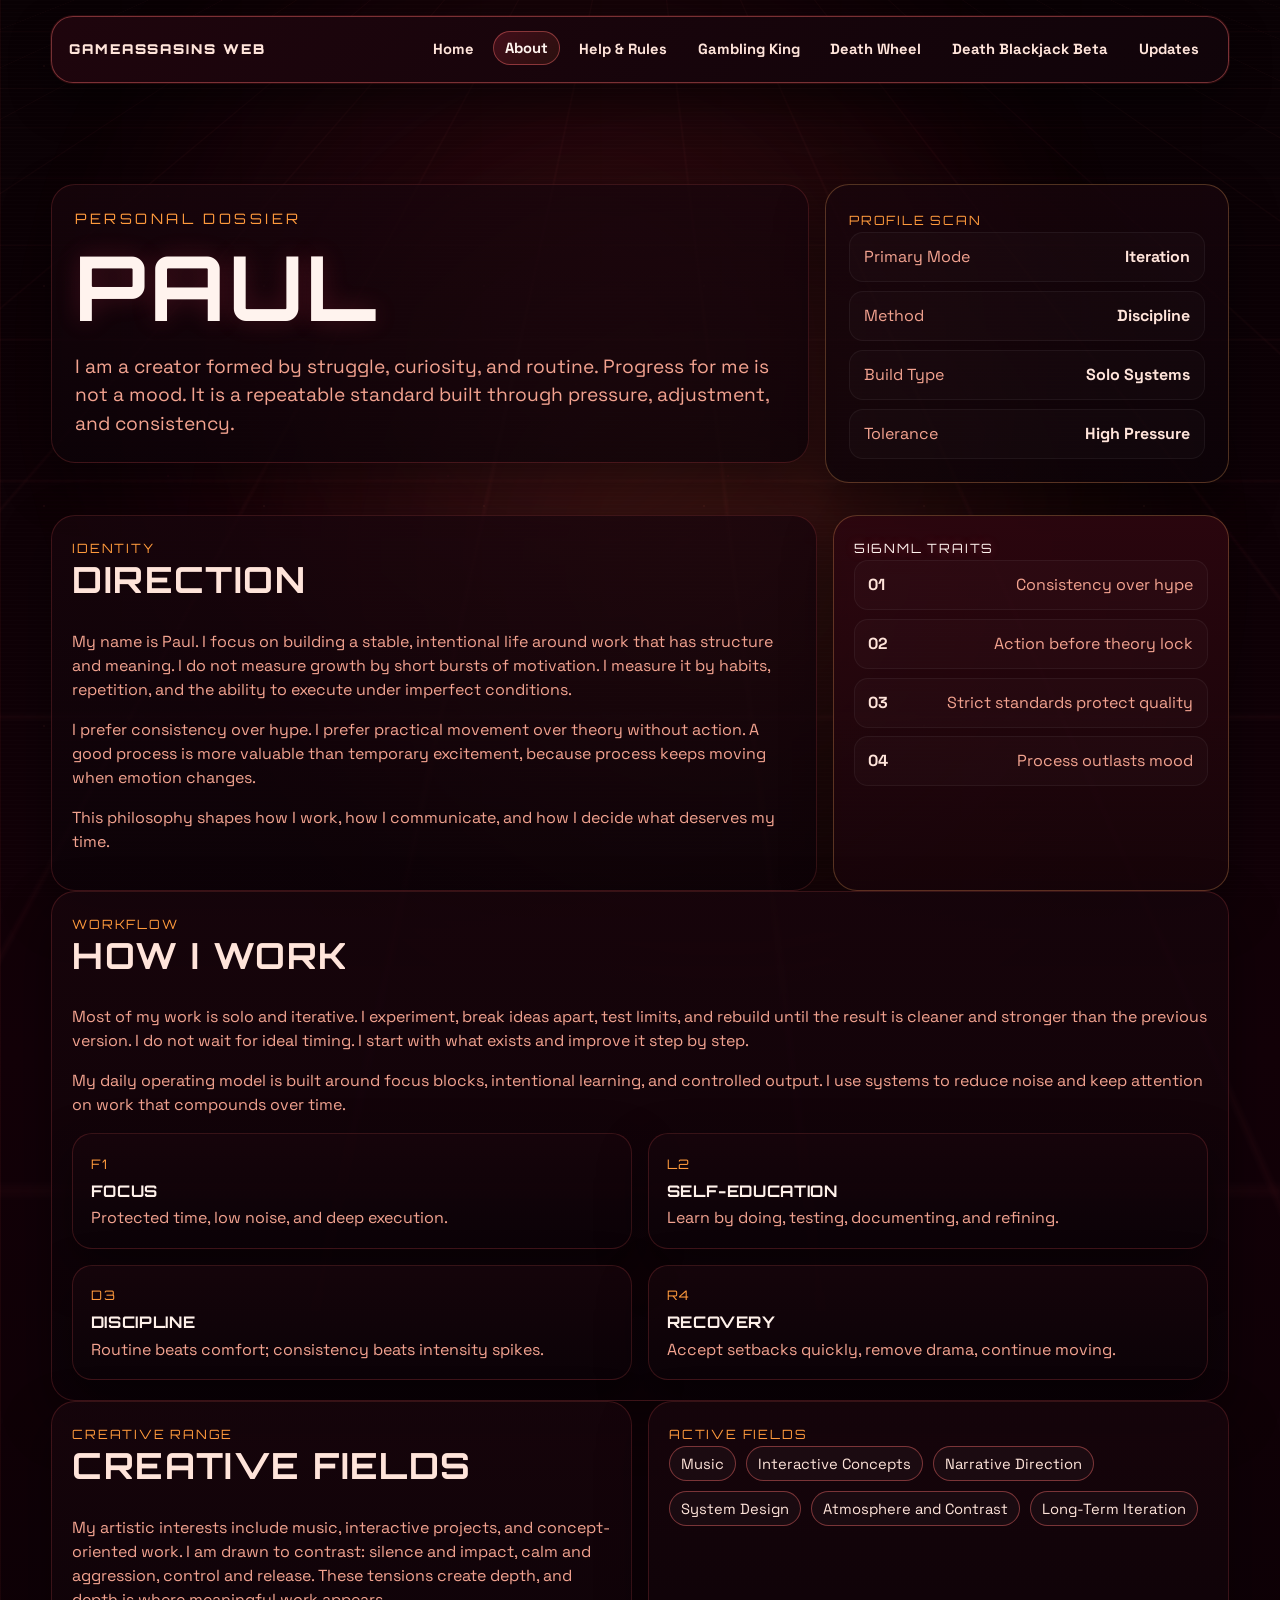
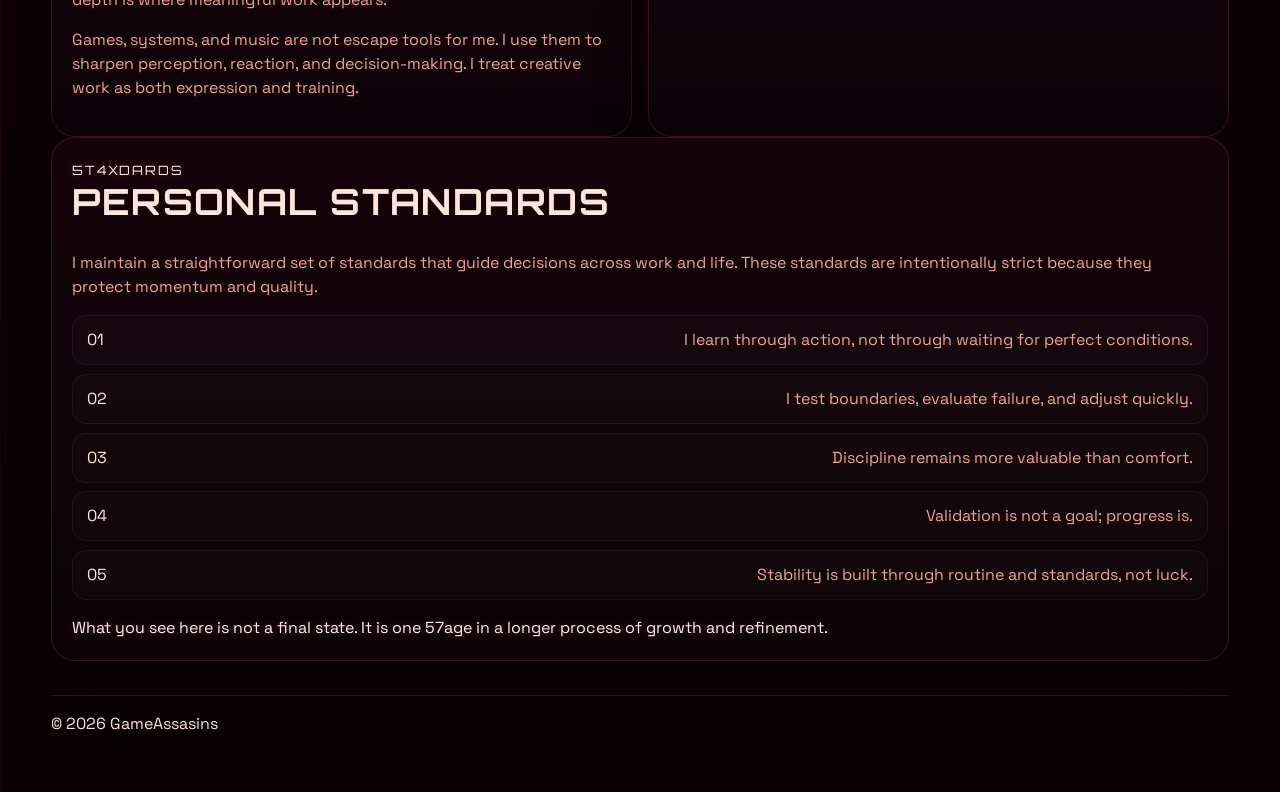
==== commit 6dbb82d7: "Update site content from MyFolder Sync published site files into repo root and remove leftover local" ====
--- a/about.html
+++ b/about.html
@@ -7,12 +7,15 @@
   <meta name="description" content="Detailed about page for Paul (GameAssasins Web).">
   <link rel="preconnect" href="https://fonts.googleapis.com">
   <link rel="preconnect" href="https://fonts.gstatic.com" crossorigin>
-  <link href="https://fonts.googleapis.com/css2?family=Archivo:wght@500;700;900&family=Newsreader:opsz,wght@6..72,500;6..72,700&display=swap" rel="stylesheet">
+  <link href="https://fonts.googleapis.com/css2?family=Archivo:wght@500;700;900&family=Orbitron:wght@500;700;800&family=Space+Grotesk:wght@400;500;700&display=swap" rel="stylesheet">
   <link rel="stylesheet" href="./styles.css">
+  <link rel="icon" href="./favicon.svg" type="image/svg+xml">
 </head>
-<body>
-  <div class="bg-shape bg-shape-a" aria-hidden="true"></div>
-  <div class="bg-shape bg-shape-b" aria-hidden="true"></div>
+<body class="site-page about-page">
+  <div class="page-grid" aria-hidden="true"></div>
+  <div class="page-noise" aria-hidden="true"></div>
+  <div class="page-glow page-glow-a" aria-hidden="true"></div>
+  <div class="page-glow page-glow-b" aria-hidden="true"></div>
 
   <nav class="site-nav reveal" aria-label="Main navigation">
     <a class="brand" href="./index.html">GameAssasins Web</a>
@@ -20,95 +23,137 @@
       <a class="nav-link" href="./index.html">Home</a>
       <a class="nav-link active" href="./about.html">About</a>
       <a class="nav-link" href="./rules.html">Help & Rules</a>
-      <a class="nav-link" href="./gambling-king.html">Gambling King</a>
-      <a class="nav-link" href="./death-wheel.html">Death Wheel</a>
+      <a class="nav-link" href="./games/gambling-king/index.html">Gambling King</a>
+      <a class="nav-link" href="./games/death-wheel/index.html">Death Wheel</a>
+      <a class="nav-link" href="./games/death-blackjack/index.html">Death Blackjack Beta</a>
       <a class="nav-link" href="./balance-changes.html">Updates</a>
     </div>
   </nav>
 
-  <header class="hero section reveal">
-    <p class="eyebrow">About Me</p>
-    <h1>Paul</h1>
-    <p class="lead">
-      I am a creator formed by struggle, curiosity, and routine. Progress for me is not a mood. It is a repeatable standard built over time.
-    </p>
+  <header class="hero section reveal cyber-hero about-hero">
+    <div class="hero-split">
+      <div class="hero-copy">
+        <p class="eyebrow">Personal Dossier</p>
+        <h1 class="glitch-title" data-glitch="Paul">Paul</h1>
+        <p class="lead">
+          I am a creator formed by struggle, curiosity, and routine. Progress for me is not a mood. It is a repeatable standard built through pressure, adjustment, and consistency.
+        </p>
+      </div>
+      <aside class="hero-panel">
+        <span class="panel-kicker">Profile Scan</span>
+        <div class="status-stack">
+          <div><span>Primary Mode</span><strong>Iteration</strong></div>
+          <div><span>Method</span><strong>Discipline</strong></div>
+          <div><span>Build Type</span><strong>Solo Systems</strong></div>
+          <div><span>Tolerance</span><strong>High Pressure</strong></div>
+        </div>
+      </aside>
+    </div>
   </header>
 
   <main>
-    <section class="section card reveal">
-      <h2>Identity and Direction</h2>
-      <p>
-        My name is Paul. I focus on building a stable, intentional life around work that has structure and meaning. I do not measure growth by short bursts of motivation. I measure it by habits, repetition, and the ability to execute under imperfect conditions.
-      </p>
-      <p>
-        I prefer consistency over hype. I prefer practical movement over theory without action. A good process is more valuable than temporary excitement, because process keeps moving when emotion changes.
-      </p>
-      <p>
-        This philosophy shapes how I work, how I communicate, and how I decide what deserves my time.
-      </p>
+    <section class="section reveal dossier-grid">
+      <article class="neon-card">
+        <span class="card-kicker">Identity</span>
+        <h2>Direction</h2>
+        <p>
+          My name is Paul. I focus on building a stable, intentional life around work that has structure and meaning. I do not measure growth by short bursts of motivation. I measure it by habits, repetition, and the ability to execute under imperfect conditions.
+        </p>
+        <p>
+          I prefer consistency over hype. I prefer practical movement over theory without action. A good process is more valuable than temporary excitement, because process keeps moving when emotion changes.
+        </p>
+        <p>
+          This philosophy shapes how I work, how I communicate, and how I decide what deserves my time.
+        </p>
+      </article>
+      <article class="neon-card accent-card">
+        <span class="card-kicker">Signal Traits</span>
+        <div class="metric-stack">
+          <div><strong>01</strong><span>Consistency over hype</span></div>
+          <div><strong>02</strong><span>Action before theory lock</span></div>
+          <div><strong>03</strong><span>Strict standards protect quality</span></div>
+          <div><strong>04</strong><span>Process outlasts mood</span></div>
+        </div>
+      </article>
     </section>
 
-    <section class="section card reveal">
-      <h2>How I Work</h2>
-      <p>
-        Most of my work is solo and iterative. I experiment, break ideas apart, test limits, and rebuild until the result is cleaner and stronger than the previous version. I do not wait for ideal timing; I start with what exists and improve it step by step.
-      </p>
-      <p>
-        My daily operating model is built around focus blocks, intentional learning, and controlled output. I use systems to reduce noise and keep attention on work that compounds over time.
-      </p>
-      <div class="pillars">
-        <article class="pillar">
-          <h3>Focus</h3>
-          <p>Protected time, limited distractions, and deep execution.</p>
-        </article>
-        <article class="pillar">
-          <h3>Self-Education</h3>
-          <p>Learn by doing, testing, documenting, and refining.</p>
-        </article>
-        <article class="pillar">
-          <h3>Discipline</h3>
-          <p>Routine beats comfort; consistency beats intensity spikes.</p>
-        </article>
-        <article class="pillar">
-          <h3>Recovery</h3>
-          <p>Accept setbacks quickly, remove drama, continue moving.</p>
-        </article>
+    <section class="section reveal">
+      <div class="neon-card">
+        <span class="card-kicker">Workflow</span>
+        <h2>How I Work</h2>
+        <p>
+          Most of my work is solo and iterative. I experiment, break ideas apart, test limits, and rebuild until the result is cleaner and stronger than the previous version. I do not wait for ideal timing. I start with what exists and improve it step by step.
+        </p>
+        <p>
+          My daily operating model is built around focus blocks, intentional learning, and controlled output. I use systems to reduce noise and keep attention on work that compounds over time.
+        </p>
+        <div class="dossier-pillars">
+          <article class="vector-card">
+            <span class="vector-index">F1</span>
+            <h3>Focus</h3>
+            <p>Protected time, low noise, and deep execution.</p>
+          </article>
+          <article class="vector-card">
+            <span class="vector-index">L2</span>
+            <h3>Self-Education</h3>
+            <p>Learn by doing, testing, documenting, and refining.</p>
+          </article>
+          <article class="vector-card">
+            <span class="vector-index">D3</span>
+            <h3>Discipline</h3>
+            <p>Routine beats comfort; consistency beats intensity spikes.</p>
+          </article>
+          <article class="vector-card">
+            <span class="vector-index">R4</span>
+            <h3>Recovery</h3>
+            <p>Accept setbacks quickly, remove drama, continue moving.</p>
+          </article>
+        </div>
       </div>
     </section>
 
-    <section class="section card reveal">
-      <h2>Creative Fields</h2>
-      <p>
-        My artistic interests include music, interactive projects, and concept-oriented work. I am drawn to contrast: silence and impact, calm and aggression, control and release. These tensions create depth, and depth is where meaningful work appears.
-      </p>
-      <p>
-        Games, systems, and music are not escape tools for me. I use them to sharpen perception, reaction, and decision-making. I treat creative work as both expression and training.
-      </p>
-      <ul class="chips">
-        <li>Music</li>
-        <li>Interactive Concepts</li>
-        <li>Narrative Direction</li>
-        <li>System Design</li>
-        <li>Atmosphere and Contrast</li>
-        <li>Long-Term Iteration</li>
-      </ul>
+    <section class="section reveal dual-grid">
+      <article class="neon-card">
+        <span class="card-kicker">Creative Range</span>
+        <h2>Creative Fields</h2>
+        <p>
+          My artistic interests include music, interactive projects, and concept-oriented work. I am drawn to contrast: silence and impact, calm and aggression, control and release. These tensions create depth, and depth is where meaningful work appears.
+        </p>
+        <p>
+          Games, systems, and music are not escape tools for me. I use them to sharpen perception, reaction, and decision-making. I treat creative work as both expression and training.
+        </p>
+      </article>
+      <article class="neon-card">
+        <span class="card-kicker">Active Fields</span>
+        <ul class="chips cyber-chips">
+          <li>Music</li>
+          <li>Interactive Concepts</li>
+          <li>Narrative Direction</li>
+          <li>System Design</li>
+          <li>Atmosphere and Contrast</li>
+          <li>Long-Term Iteration</li>
+        </ul>
+      </article>
     </section>
 
-    <section class="section card reveal">
-      <h2>Personal Standards</h2>
-      <p>
-        I maintain a straightforward set of standards that guide decisions across work and life. These standards are intentionally strict because they protect momentum and quality.
-      </p>
-      <ul class="simple-list">
-        <li>I learn through action, not through waiting for perfect conditions.</li>
-        <li>I test boundaries, evaluate failure, and adjust quickly.</li>
-        <li>Discipline remains more valuable than comfort.</li>
-        <li>Validation is not a goal; progress is.</li>
-        <li>Stability is built through routine and standards, not luck.</li>
-      </ul>
-      <p class="note">
-        What you see here is not a final state. It is one stage in a longer process of growth and refinement.
-      </p>
+    <section class="section reveal">
+      <article class="neon-card">
+        <span class="card-kicker">Standards</span>
+        <h2>Personal Standards</h2>
+        <p>
+          I maintain a straightforward set of standards that guide decisions across work and life. These standards are intentionally strict because they protect momentum and quality.
+        </p>
+        <div class="standards-ladder">
+          <div><span>01</span><p>I learn through action, not through waiting for perfect conditions.</p></div>
+          <div><span>02</span><p>I test boundaries, evaluate failure, and adjust quickly.</p></div>
+          <div><span>03</span><p>Discipline remains more valuable than comfort.</p></div>
+          <div><span>04</span><p>Validation is not a goal; progress is.</p></div>
+          <div><span>05</span><p>Stability is built through routine and standards, not luck.</p></div>
+        </div>
+        <p class="note">
+          What you see here is not a final state. It is one stage in a longer process of growth and refinement.
+        </p>
+      </article>
     </section>
   </main>
 
--- a/styles.css
+++ b/styles.css
@@ -15,6 +15,14 @@
 html, body {
   margin: 0;
   padding: 0;
+}
+
+html {
+  scroll-padding-top: 7.5rem;
+}
+
+.hidden {
+  display: none !important;
 }
 
 body {
@@ -28,6 +36,1225 @@
   color: var(--ink);
   font-family: "Archivo", "Segoe UI", sans-serif;
   line-height: 1.5;
+}
+
+.site-page {
+  --site-bg: #090104;
+  --site-surface: rgba(24, 5, 12, 0.78);
+  --site-surface-strong: rgba(36, 6, 14, 0.9);
+  --site-line: rgba(255, 96, 96, 0.18);
+  --site-line-strong: rgba(255, 110, 110, 0.42);
+  --site-ink: #ffe4da;
+  --site-muted: #f3a390;
+  --site-primary: #ff3b57;
+  --site-accent: #ff9a3d;
+  --site-accent-soft: rgba(255, 154, 61, 0.16);
+  --site-shadow: 0 20px 50px rgba(0, 0, 0, 0.42);
+  color: var(--site-ink);
+  font-family: "Space Grotesk", "Archivo", sans-serif;
+  background:
+    radial-gradient(circle at 18% 12%, rgba(255, 45, 93, 0.16), transparent 28%),
+    radial-gradient(circle at 82% 18%, rgba(255, 140, 60, 0.14), transparent 24%),
+    radial-gradient(circle at 50% 100%, rgba(255, 52, 84, 0.18), transparent 36%),
+    linear-gradient(180deg, #0a0105 0%, #140108 42%, #090104 100%);
+}
+
+.site-page::before {
+  content: "";
+  position: fixed;
+  inset: 0;
+  pointer-events: none;
+  background: repeating-linear-gradient(
+    180deg,
+    rgba(255, 255, 255, 0.018) 0,
+    rgba(255, 255, 255, 0.018) 1px,
+    transparent 1px,
+    transparent 4px
+  );
+  opacity: 0.26;
+  mix-blend-mode: screen;
+}
+
+.site-page::after {
+  content: "";
+  position: fixed;
+  inset: 0;
+  pointer-events: none;
+  z-index: 1;
+  opacity: 0;
+  background:
+    linear-gradient(180deg, transparent 0%, rgba(255, 84, 84, 0.1) 46%, rgba(255, 192, 120, 0.08) 50%, transparent 56%),
+    repeating-linear-gradient(
+      180deg,
+      transparent 0,
+      transparent 112px,
+      rgba(255, 102, 102, 0.08) 112px,
+      rgba(255, 102, 102, 0.08) 118px,
+      transparent 118px,
+      transparent 220px
+    );
+  mix-blend-mode: screen;
+  animation: pageGlitchFlash 11s steps(2) infinite;
+}
+
+.site-page.page-glitch-burst::after {
+  opacity: 0.22;
+  transform: translate3d(-4px, 0, 0);
+}
+
+.site-page.page-horror-burst::after {
+  opacity: 0.34;
+  transform: translate3d(-10px, 0, 0) skewX(-8deg);
+  filter: saturate(140%);
+}
+
+.site-page .section,
+.site-page .site-nav {
+  width: min(1180px, 92vw);
+}
+
+.site-page .site-nav {
+  position: sticky;
+  top: 0.85rem;
+  z-index: 20;
+  margin-top: 1rem;
+  margin-bottom: 1.35rem;
+  padding: 0.95rem 1.05rem;
+  border: 1px solid var(--site-line-strong);
+  border-radius: 22px;
+  background: linear-gradient(135deg, rgba(31, 5, 13, 0.98), rgba(17, 4, 10, 0.965));
+  backdrop-filter: blur(18px) saturate(1.12);
+  -webkit-backdrop-filter: blur(18px) saturate(1.12);
+  isolation: isolate;
+  overflow: clip;
+  box-shadow:
+    0 0 0 1px rgba(255, 70, 70, 0.12),
+    0 18px 42px rgba(0, 0, 0, 0.46);
+}
+
+.site-page .brand,
+.site-page .nav-link,
+.site-page footer p {
+  color: var(--site-ink);
+}
+
+.site-page .brand {
+  font-family: "Orbitron", "Archivo", sans-serif;
+  letter-spacing: 0.14em;
+}
+
+.site-page .nav-link {
+  border-color: transparent;
+  transition: transform 180ms ease, border-color 180ms ease, background 180ms ease, color 180ms ease;
+}
+
+.site-page .nav-link:hover,
+.site-page .nav-link.active {
+  border-color: var(--site-line-strong);
+  background: linear-gradient(135deg, rgba(255, 56, 88, 0.18), rgba(255, 154, 61, 0.08));
+  color: #fff4ee;
+  transform: translateY(-1px);
+}
+
+.site-page h1,
+.site-page h2,
+.site-page h3,
+.site-page h4 {
+  font-family: "Orbitron", "Archivo", sans-serif;
+  letter-spacing: 0.04em;
+  text-transform: uppercase;
+}
+
+.site-page h1 {
+  margin: 0.5rem 0 1rem;
+  font-size: clamp(2.9rem, 7vw, 6rem);
+  color: #fff3ee;
+  text-shadow: 0 0 24px rgba(255, 72, 99, 0.2);
+}
+
+.glitch-title {
+  position: relative;
+  display: inline-block;
+  animation: glitchTitleJitter 8.5s infinite;
+}
+
+.glitch-title::before,
+.glitch-title::after {
+  content: attr(data-glitch);
+  position: absolute;
+  top: 0;
+  left: 0;
+  opacity: 0;
+  pointer-events: none;
+}
+
+.glitch-title::before {
+  color: rgba(255, 87, 120, 0.62);
+  text-shadow: -2px 0 rgba(255, 87, 120, 0.38);
+  animation: glitchTitleSliceA 8.5s infinite;
+}
+
+.glitch-title::after {
+  color: rgba(255, 178, 114, 0.66);
+  text-shadow: 2px 0 rgba(255, 178, 114, 0.34);
+  animation: glitchTitleSliceB 8.5s infinite;
+}
+
+.word-glitch-active {
+  color: #fff3ee !important;
+  text-shadow: 0 0 10px rgba(255, 82, 112, 0.34);
+  animation: wordGlitchShake 0.16s steps(2) 6;
+}
+
+.word-glitch-horror {
+  position: relative;
+  display: inline-block;
+  color: #fff1f1 !important;
+  letter-spacing: 0.08em;
+  text-transform: uppercase;
+  text-shadow:
+    0 0 10px rgba(255, 77, 108, 0.48),
+    0 0 26px rgba(255, 77, 108, 0.28),
+    0 0 44px rgba(255, 159, 92, 0.16);
+  animation: horrorTextWarp 1.05s steps(2) infinite;
+}
+
+.word-glitch-horror::after {
+  content: attr(data-horror-echo);
+  position: absolute;
+  left: 0;
+  top: 100%;
+  width: 100%;
+  opacity: 0.14;
+  color: rgba(255, 92, 132, 0.82);
+  transform: translateY(0.06em) scaleX(-1);
+  transform-origin: center top;
+  filter: blur(0.6px);
+  pointer-events: none;
+}
+
+.site-page h2 {
+  font-size: clamp(1.45rem, 3vw, 2.25rem);
+}
+
+.site-page h3 {
+  font-size: 1rem;
+}
+
+.site-page .hero {
+  padding-top: 5rem;
+  padding-bottom: 2rem;
+}
+
+.home-page .hero-copy {
+  min-width: 0;
+}
+
+.home-page .hero-copy .eyebrow {
+  margin-bottom: 0.65rem;
+}
+
+.home-page .hero-copy h1 {
+  max-width: 9.5ch;
+  font-size: clamp(2.35rem, 5.6vw, 4.9rem);
+  line-height: 0.96;
+  text-wrap: balance;
+  overflow-wrap: anywhere;
+}
+
+.site-page .eyebrow {
+  font-family: "Orbitron", "Archivo", sans-serif;
+  color: var(--site-accent);
+  letter-spacing: 0.24em;
+}
+
+.site-page .lead,
+.site-page p,
+.site-page li,
+.site-page .note {
+  color: var(--site-muted);
+}
+
+.site-page a {
+  color: #ffd2c2;
+}
+
+.site-page a:hover {
+  color: #fff4ee;
+}
+
+.site-page .btn {
+  border-radius: 14px;
+  padding: 0.74rem 1.1rem;
+  font-family: "Orbitron", "Archivo", sans-serif;
+  letter-spacing: 0.08em;
+  text-transform: uppercase;
+  transition: transform 180ms ease, box-shadow 180ms ease, border-color 180ms ease;
+}
+
+.site-page .btn:hover {
+  transform: translateY(-2px);
+}
+
+.site-page .btn-primary {
+  background: linear-gradient(135deg, var(--site-primary), #ff5f4d);
+  box-shadow: 0 0 24px rgba(255, 60, 87, 0.22);
+}
+
+.site-page .btn-outline {
+  border-color: var(--site-line-strong);
+  color: var(--site-ink);
+  background: rgba(255, 255, 255, 0.02);
+}
+
+.page-grid,
+.page-noise,
+.page-glow {
+  position: fixed;
+  inset: 0;
+  pointer-events: none;
+}
+
+.page-grid {
+  z-index: -3;
+  opacity: 0.4;
+  background-image:
+    linear-gradient(rgba(255, 88, 88, 0.08) 1px, transparent 1px),
+    linear-gradient(90deg, rgba(255, 88, 88, 0.08) 1px, transparent 1px);
+  background-size: 74px 74px;
+  transform: perspective(900px) rotateX(76deg) translateY(-12%);
+  transform-origin: top center;
+}
+
+.page-noise {
+  z-index: -2;
+  opacity: 0.16;
+  background-image:
+    radial-gradient(circle at 20% 30%, rgba(255, 150, 120, 0.36) 0 1px, transparent 1px),
+    radial-gradient(circle at 60% 70%, rgba(255, 70, 100, 0.25) 0 1px, transparent 1px),
+    radial-gradient(circle at 80% 20%, rgba(255, 110, 70, 0.2) 0 1px, transparent 1px);
+  background-size: 220px 220px, 280px 280px, 320px 320px;
+  animation: pageNoiseShift 8s linear infinite;
+}
+
+.page-glow {
+  z-index: -1;
+  filter: blur(50px);
+  opacity: 0.6;
+}
+
+.page-glow-a {
+  background: radial-gradient(circle, rgba(255, 58, 86, 0.24), transparent 62%);
+  top: -20%;
+  left: -10%;
+}
+
+.page-glow-b {
+  background: radial-gradient(circle, rgba(255, 146, 61, 0.18), transparent 58%);
+  bottom: -25%;
+  right: -12%;
+}
+
+.cyber-hero {
+  position: relative;
+}
+
+.hero-split {
+  display: grid;
+  grid-template-columns: minmax(0, 1.5fr) minmax(280px, 0.8fr);
+  gap: 1rem;
+  align-items: start;
+}
+
+.hero-copy,
+.hero-panel,
+.neon-card,
+.launch-card,
+.protocol-card,
+.patch-block,
+.patch-panel,
+.patch-metric,
+.vector-card,
+.warning-banner {
+  position: relative;
+  overflow: hidden;
+  border: 1px solid var(--site-line);
+  background: linear-gradient(180deg, var(--site-surface), rgba(12, 3, 8, 0.78));
+  box-shadow: var(--site-shadow);
+}
+
+.hero-copy,
+.hero-panel,
+.neon-card,
+.patch-block,
+.warning-banner {
+  border-radius: 24px;
+}
+
+.hero-copy::before,
+.hero-panel::before,
+.neon-card::before,
+.launch-card::before,
+.protocol-card::before,
+.patch-block::before,
+.patch-panel::before,
+.patch-metric::before,
+.vector-card::before,
+.warning-banner::before {
+  content: "";
+  position: absolute;
+  inset: 0;
+  background: linear-gradient(120deg, transparent 0%, rgba(255, 255, 255, 0.06) 48%, transparent 60%);
+  transform: translateX(-120%);
+  animation: cardSweep 8s ease-in-out infinite;
+  pointer-events: none;
+}
+
+.hero-copy,
+.hero-panel {
+  padding: 1.45rem;
+}
+
+.panel-kicker,
+.card-kicker,
+.launch-label,
+.table-summary-label,
+.patch-chip,
+.protocol-code,
+.vector-index {
+  font-family: "Orbitron", "Archivo", sans-serif;
+  letter-spacing: 0.14em;
+  text-transform: uppercase;
+}
+
+.panel-kicker,
+.card-kicker,
+.launch-label {
+  color: var(--site-accent);
+  font-size: 0.8rem;
+}
+
+.status-stack,
+.metric-stack,
+.standards-ladder {
+  display: grid;
+  gap: 0.55rem;
+}
+
+.status-stack div,
+.metric-stack div,
+.standards-ladder div {
+  display: flex;
+  justify-content: space-between;
+  gap: 0.8rem;
+  border: 1px solid rgba(255, 255, 255, 0.05);
+  border-radius: 14px;
+  background: rgba(255, 255, 255, 0.02);
+  padding: 0.75rem 0.85rem;
+}
+
+.status-stack span,
+.metric-stack span {
+  color: var(--site-muted);
+}
+
+.status-stack strong,
+.metric-stack strong,
+.standards-ladder span {
+  color: var(--site-ink);
+}
+
+.signal-ribbon {
+  margin-top: 1.35rem;
+  display: flex;
+  flex-wrap: wrap;
+  gap: 0.6rem;
+}
+
+.signal-ribbon span,
+.protocol-index a,
+.patch-chip {
+  display: inline-flex;
+  align-items: center;
+  justify-content: center;
+  min-height: 38px;
+  padding: 0.45rem 0.75rem;
+  border: 1px solid var(--site-line-strong);
+  border-radius: 999px;
+  background: rgba(255, 255, 255, 0.03);
+  color: var(--site-ink);
+  text-decoration: none;
+}
+
+.launch-grid,
+.vector-grid,
+.patch-dashboard,
+.patch-columns,
+.protocol-grid,
+.dossier-grid,
+.dual-grid,
+.dossier-pillars {
+  display: grid;
+  gap: 1rem;
+}
+
+.launch-grid {
+  grid-template-columns: repeat(3, minmax(0, 1fr));
+}
+
+.launch-card {
+  border-radius: 22px;
+  padding: 1.15rem;
+  text-decoration: none;
+  transition: transform 180ms ease, border-color 180ms ease, box-shadow 180ms ease;
+}
+
+.launch-card h2,
+.launch-card p {
+  margin: 0;
+}
+
+.launch-card h2 {
+  margin: 0.45rem 0 0.5rem;
+  color: #fff3ee;
+  font-size: 1.25rem;
+}
+
+.launch-card:hover {
+  transform: translateY(-4px);
+  border-color: var(--site-line-strong);
+  box-shadow: 0 18px 36px rgba(0, 0, 0, 0.42), 0 0 26px rgba(255, 69, 92, 0.12);
+}
+
+.dual-grid {
+  grid-template-columns: repeat(2, minmax(0, 1fr));
+}
+
+.neon-card {
+  padding: 1.25rem;
+}
+
+.accent-card {
+  background: linear-gradient(180deg, rgba(44, 6, 15, 0.92), rgba(24, 5, 10, 0.86));
+  border-color: rgba(255, 157, 76, 0.28);
+}
+
+.vector-grid {
+  grid-template-columns: repeat(3, minmax(0, 1fr));
+}
+
+.vector-card {
+  border-radius: 20px;
+  padding: 1.1rem;
+}
+
+.vector-card h3,
+.vector-card p {
+  margin: 0;
+}
+
+.vector-card h3 {
+  margin: 0.45rem 0 0.35rem;
+  color: #fff1ea;
+}
+
+.vector-index,
+.protocol-code {
+  color: var(--site-accent);
+  font-size: 0.82rem;
+}
+
+.dossier-grid {
+  grid-template-columns: minmax(0, 1.45fr) minmax(280px, 0.75fr);
+}
+
+.dossier-pillars {
+  grid-template-columns: repeat(2, minmax(0, 1fr));
+  margin-top: 1rem;
+}
+
+.cyber-chips {
+  gap: 0.7rem;
+}
+
+.site-page .cyber-chips li {
+  background: rgba(255, 255, 255, 0.03);
+  border-color: var(--site-line-strong);
+  color: var(--site-ink);
+}
+
+.standards-ladder {
+  margin-top: 1rem;
+}
+
+.standards-ladder div {
+  align-items: center;
+}
+
+.standards-ladder p {
+  margin: 0;
+}
+
+.protocol-index {
+  margin-top: 1.2rem;
+  display: flex;
+  flex-wrap: wrap;
+  gap: 0.6rem;
+}
+
+.warning-banner {
+  display: flex;
+  gap: 0.8rem;
+  align-items: center;
+  padding: 1rem 1.15rem;
+  border-radius: 18px;
+}
+
+.protocol-grid {
+  grid-template-columns: repeat(2, minmax(0, 1fr));
+}
+
+.protocol-card {
+  border-radius: 20px;
+  padding: 1.25rem;
+}
+
+.protocol-card h2 {
+  margin: 0.4rem 0 0.7rem;
+}
+
+.protocol-card h3 {
+  margin-top: 1rem;
+  margin-bottom: 0.2rem;
+}
+
+.patch-dashboard {
+  grid-template-columns: repeat(3, minmax(0, 1fr));
+}
+
+.patch-metric {
+  border-radius: 18px;
+  padding: 1rem 1.1rem;
+}
+
+.patch-metric span {
+  display: block;
+  color: var(--site-muted);
+  text-transform: uppercase;
+  letter-spacing: 0.14em;
+  font-size: 0.76rem;
+}
+
+.patch-metric strong {
+  display: block;
+  margin-top: 0.3rem;
+  color: #fff3ec;
+  font-family: "Orbitron", "Archivo", sans-serif;
+  font-size: 1.4rem;
+}
+
+.patch-block {
+  padding: 1.35rem;
+}
+
+.patch-head {
+  display: flex;
+  align-items: center;
+  justify-content: space-between;
+  gap: 0.8rem;
+  margin-bottom: 1rem;
+}
+
+.patch-head h2 {
+  margin: 0;
+}
+
+.patch-columns {
+  grid-template-columns: repeat(2, minmax(0, 1fr));
+  margin-top: 1rem;
+}
+
+.patch-panel {
+  border-radius: 18px;
+  padding: 1rem;
+}
+
+.patch-panel + .patch-panel {
+  margin-top: 0;
+}
+
+.patch-panel h3 {
+  margin-top: 0;
+  color: #fff2ec;
+}
+
+.site-page footer {
+  padding-bottom: 2.5rem;
+}
+
+.site-page footer p {
+  border-top: 1px solid var(--site-line);
+  padding-top: 1rem;
+}
+
+.home-page .page-glow-a {
+  background: radial-gradient(circle, rgba(255, 60, 88, 0.3), transparent 62%);
+}
+
+.home-page .page-grid {
+  animation: homeGridDrift 18s ease-in-out infinite;
+}
+
+.home-page .page-grid::before {
+  content: "";
+  position: absolute;
+  inset: -20%;
+  background: linear-gradient(90deg, transparent 0%, rgba(255, 116, 116, 0.18) 48%, transparent 52%);
+  transform: skewX(-18deg) translateX(-120%);
+  animation: homeBeamSweep 8.4s linear infinite;
+}
+
+.home-page .page-noise {
+  animation: homeNoisePulse 10s ease-in-out infinite;
+}
+
+.home-page::after {
+  animation-duration: 12s;
+}
+
+.home-page .page-glow-a,
+.home-page .page-glow-b {
+  animation: homeGlowFloat 12s ease-in-out infinite;
+}
+
+.home-page .launch-card:nth-child(3n + 1) {
+  transform: rotate(-0.2deg);
+}
+
+.home-page .launch-card:nth-child(3n + 2) {
+  transform: rotate(0.2deg);
+}
+
+.home-page .launch-card:nth-child(3n + 3) {
+  transform: rotate(-0.1deg);
+}
+
+.about-page {
+  background:
+    linear-gradient(90deg, rgba(255, 80, 80, 0.06) 0, rgba(255, 80, 80, 0.06) 1px, transparent 1px, transparent 100px),
+    linear-gradient(180deg, #090104 0%, #130108 44%, #080104 100%);
+}
+
+.about-page .page-grid {
+  animation: aboutGridBreath 16s ease-in-out infinite;
+}
+
+.about-page .page-noise::before {
+  content: "";
+  position: absolute;
+  inset: 0;
+  background:
+    repeating-linear-gradient(
+      90deg,
+      rgba(255, 110, 110, 0.1) 0,
+      rgba(255, 110, 110, 0.1) 2px,
+      transparent 2px,
+      transparent 120px
+    );
+  opacity: 0.26;
+  animation: aboutColumnScroll 20s linear infinite;
+}
+
+.about-page .page-glow-a,
+.about-page .page-glow-b {
+  animation: aboutGlowShift 14s ease-in-out infinite;
+}
+
+.about-page::after {
+  background:
+    linear-gradient(90deg, transparent 0%, rgba(255, 110, 110, 0.08) 48%, transparent 54%),
+    repeating-linear-gradient(
+      90deg,
+      transparent 0,
+      transparent 140px,
+      rgba(255, 148, 110, 0.08) 140px,
+      rgba(255, 148, 110, 0.08) 146px,
+      transparent 146px,
+      transparent 260px
+    );
+  animation-duration: 14s;
+}
+
+.about-page .hero-panel,
+.about-page .accent-card {
+  border-color: rgba(255, 174, 96, 0.28);
+}
+
+.rules-page {
+  background:
+    radial-gradient(circle at 50% -10%, rgba(255, 86, 86, 0.18), transparent 40%),
+    linear-gradient(180deg, #060103 0%, #130105 48%, #060103 100%);
+}
+
+.rules-page .page-grid {
+  animation: rulesGridFlicker 9s steps(2) infinite;
+}
+
+.rules-page .page-noise::before {
+  content: "";
+  position: absolute;
+  inset: -10% 0;
+  background: linear-gradient(180deg, transparent 0%, rgba(255, 78, 78, 0.16) 46%, rgba(255, 154, 84, 0.12) 52%, transparent 58%);
+  transform: translateY(-120%);
+  animation: rulesScanDrop 7.2s linear infinite;
+}
+
+.rules-page .page-glow-a,
+.rules-page .page-glow-b {
+  animation: rulesGlowAlarm 9.5s ease-in-out infinite;
+}
+
+.rules-page::after {
+  background:
+    linear-gradient(180deg, transparent 0%, rgba(255, 70, 70, 0.14) 48%, rgba(255, 184, 96, 0.08) 50%, transparent 54%),
+    repeating-linear-gradient(
+      180deg,
+      transparent 0,
+      transparent 84px,
+      rgba(255, 78, 78, 0.1) 84px,
+      rgba(255, 78, 78, 0.1) 90px,
+      transparent 90px,
+      transparent 180px
+    );
+  animation-duration: 8.5s;
+}
+
+.rules-page .protocol-card,
+.rules-page .warning-banner {
+  border-color: rgba(255, 90, 90, 0.24);
+  background: linear-gradient(180deg, rgba(26, 4, 9, 0.88), rgba(12, 2, 6, 0.9));
+}
+
+.updates-page {
+  background:
+    radial-gradient(circle at 18% 12%, rgba(255, 76, 111, 0.2), transparent 28%),
+    repeating-linear-gradient(0deg, rgba(255, 72, 72, 0.03) 0, rgba(255, 72, 72, 0.03) 2px, transparent 2px, transparent 14px),
+    linear-gradient(180deg, #090104 0%, #140208 46%, #090104 100%);
+}
+
+.updates-page .page-grid {
+  animation: updatesGridSlide 18s linear infinite;
+}
+
+.updates-page .page-grid::before {
+  content: "";
+  position: absolute;
+  inset: 0;
+  background:
+    repeating-linear-gradient(
+      90deg,
+      transparent 0,
+      transparent 18%,
+      rgba(255, 124, 92, 0.12) 18%,
+      rgba(255, 124, 92, 0.12) 20%,
+      transparent 20%,
+      transparent 42%,
+      rgba(255, 82, 104, 0.12) 42%,
+      rgba(255, 82, 104, 0.12) 44%,
+      transparent 44%,
+      transparent 100%
+    );
+  opacity: 0.4;
+  animation: updatesPatchBars 10s linear infinite;
+}
+
+.updates-page .page-noise::before {
+  content: "";
+  position: absolute;
+  inset: -15%;
+  background: linear-gradient(110deg, transparent 0%, rgba(255, 120, 84, 0.14) 48%, transparent 54%);
+  transform: translateX(-120%);
+  animation: updatesFeedSweep 9s ease-in-out infinite;
+}
+
+.updates-page .page-glow-a,
+.updates-page .page-glow-b {
+  animation: updatesGlowPulse 11s ease-in-out infinite;
+}
+
+.updates-page::after {
+  background:
+    linear-gradient(110deg, transparent 0%, rgba(255, 126, 84, 0.12) 48%, transparent 52%),
+    repeating-linear-gradient(
+      90deg,
+      transparent 0,
+      transparent 180px,
+      rgba(255, 85, 110, 0.08) 180px,
+      rgba(255, 85, 110, 0.08) 188px,
+      transparent 188px,
+      transparent 320px
+    );
+  animation-duration: 10s;
+}
+
+.updates-page .patch-metric:nth-child(2),
+.updates-page .patch-chip {
+  border-color: rgba(255, 150, 74, 0.38);
+}
+
+@keyframes cardSweep {
+  0%, 84%, 100% {
+    transform: translateX(-120%);
+  }
+  92% {
+    transform: translateX(140%);
+  }
+}
+
+@keyframes pageNoiseShift {
+  0% {
+    transform: translate(0, 0);
+  }
+  50% {
+    transform: translate(12px, -10px);
+  }
+  100% {
+    transform: translate(0, 0);
+  }
+}
+
+@keyframes pageGlitchFlash {
+  0%, 87%, 100% {
+    opacity: 0;
+    transform: translate3d(0, 0, 0);
+  }
+  88% {
+    opacity: 0.22;
+    transform: translate3d(-6px, 0, 0);
+  }
+  89% {
+    opacity: 0.08;
+    transform: translate3d(4px, 0, 0);
+  }
+  90% {
+    opacity: 0.18;
+    transform: translate3d(-2px, 0, 0);
+  }
+  91% {
+    opacity: 0;
+    transform: translate3d(0, 0, 0);
+  }
+}
+
+@keyframes wordGlitchShake {
+  0%, 100% {
+    transform: translate(0, 0);
+  }
+  25% {
+    transform: translate(-1px, 0);
+  }
+  50% {
+    transform: translate(1px, -1px);
+  }
+  75% {
+    transform: translate(0, 1px);
+  }
+}
+
+@keyframes horrorTextWarp {
+  0%, 100% {
+    transform: translate(0, 0) skewX(0deg);
+  }
+  18% {
+    transform: translate(-1px, 0) skewX(-10deg);
+  }
+  36% {
+    transform: translate(1px, -1px) skewX(8deg);
+  }
+  54% {
+    transform: translate(-1px, 1px) skewX(-6deg);
+  }
+  72% {
+    transform: translate(1px, 0) skewX(6deg);
+  }
+}
+
+@keyframes glitchTitleJitter {
+  0%, 90%, 100% {
+    transform: translate(0, 0);
+  }
+  91% {
+    transform: translate(-1px, 0);
+  }
+  92% {
+    transform: translate(1px, -1px);
+  }
+  93% {
+    transform: translate(0, 1px);
+  }
+  94% {
+    transform: translate(0, 0);
+  }
+}
+
+@keyframes glitchTitleSliceA {
+  0%, 89%, 100% {
+    opacity: 0;
+    transform: translate(0, 0);
+  }
+  90% {
+    opacity: 0.55;
+    transform: translate(-3px, 0);
+    clip-path: inset(0 0 58% 0);
+  }
+  91% {
+    opacity: 0.2;
+    transform: translate(-1px, -1px);
+    clip-path: inset(36% 0 28% 0);
+  }
+  92% {
+    opacity: 0;
+    transform: translate(0, 0);
+  }
+}
+
+@keyframes glitchTitleSliceB {
+  0%, 88%, 100% {
+    opacity: 0;
+    transform: translate(0, 0);
+  }
+  89% {
+    opacity: 0.45;
+    transform: translate(3px, 0);
+    clip-path: inset(62% 0 0 0);
+  }
+  90% {
+    opacity: 0.18;
+    transform: translate(1px, 1px);
+    clip-path: inset(18% 0 46% 0);
+  }
+  91% {
+    opacity: 0;
+    transform: translate(0, 0);
+  }
+}
+
+@keyframes homeGridDrift {
+  0%, 100% {
+    transform: perspective(900px) rotateX(76deg) translateY(-12%) translateX(0);
+  }
+  50% {
+    transform: perspective(900px) rotateX(76deg) translateY(-10%) translateX(1.4%);
+  }
+}
+
+@keyframes homeBeamSweep {
+  0% {
+    transform: skewX(-18deg) translateX(-130%);
+    opacity: 0;
+  }
+  12% {
+    opacity: 1;
+  }
+  52% {
+    opacity: 0.9;
+  }
+  100% {
+    transform: skewX(-18deg) translateX(130%);
+    opacity: 0;
+  }
+}
+
+@keyframes homeNoisePulse {
+  0%, 100% {
+    opacity: 0.16;
+  }
+  50% {
+    opacity: 0.24;
+  }
+}
+
+@keyframes homeGlowFloat {
+  0%, 100% {
+    transform: translate3d(0, 0, 0) scale(1);
+  }
+  50% {
+    transform: translate3d(2%, -3%, 0) scale(1.08);
+  }
+}
+
+@keyframes aboutGridBreath {
+  0%, 100% {
+    transform: perspective(900px) rotateX(76deg) translateY(-12%) scale(1);
+    opacity: 0.4;
+  }
+  50% {
+    transform: perspective(900px) rotateX(76deg) translateY(-11%) scale(1.02);
+    opacity: 0.52;
+  }
+}
+
+@keyframes aboutColumnScroll {
+  0% {
+    transform: translateX(0);
+    opacity: 0.18;
+  }
+  50% {
+    opacity: 0.28;
+  }
+  100% {
+    transform: translateX(-80px);
+    opacity: 0.18;
+  }
+}
+
+@keyframes aboutGlowShift {
+  0%, 100% {
+    transform: translate3d(0, 0, 0) scale(1);
+  }
+  50% {
+    transform: translate3d(-2%, 2%, 0) scale(1.06);
+  }
+}
+
+@keyframes rulesGridFlicker {
+  0%, 100% {
+    opacity: 0.38;
+  }
+  10% {
+    opacity: 0.46;
+  }
+  11% {
+    opacity: 0.28;
+  }
+  12% {
+    opacity: 0.5;
+  }
+  46% {
+    opacity: 0.4;
+  }
+  47% {
+    opacity: 0.26;
+  }
+  48% {
+    opacity: 0.48;
+  }
+}
+
+@keyframes rulesScanDrop {
+  0% {
+    transform: translateY(-120%);
+    opacity: 0;
+  }
+  12% {
+    opacity: 1;
+  }
+  56% {
+    opacity: 0.8;
+  }
+  100% {
+    transform: translateY(120%);
+    opacity: 0;
+  }
+}
+
+@keyframes rulesGlowAlarm {
+  0%, 100% {
+    transform: translate3d(0, 0, 0) scale(1);
+    opacity: 0.6;
+  }
+  50% {
+    transform: translate3d(0, -2%, 0) scale(1.05);
+    opacity: 0.8;
+  }
+}
+
+@keyframes updatesGridSlide {
+  0% {
+    transform: perspective(900px) rotateX(76deg) translateY(-12%) translateX(0);
+  }
+  100% {
+    transform: perspective(900px) rotateX(76deg) translateY(-12%) translateX(-4%);
+  }
+}
+
+@keyframes updatesPatchBars {
+  0% {
+    transform: translateX(0);
+  }
+  100% {
+    transform: translateX(-18%);
+  }
+}
+
+@keyframes updatesFeedSweep {
+  0% {
+    transform: translateX(-130%);
+    opacity: 0;
+  }
+  20% {
+    opacity: 0.85;
+  }
+  60% {
+    opacity: 0.55;
+  }
+  100% {
+    transform: translateX(130%);
+    opacity: 0;
+  }
+}
+
+@keyframes updatesGlowPulse {
+  0%, 100% {
+    transform: translate3d(0, 0, 0) scale(1);
+  }
+  50% {
+    transform: translate3d(3%, -1%, 0) scale(1.09);
+  }
+}
+
+@media (max-width: 980px) {
+  .hero-split,
+  .dossier-grid,
+  .dual-grid,
+  .patch-columns {
+    grid-template-columns: 1fr;
+  }
+
+  .launch-grid,
+  .vector-grid,
+  .patch-dashboard,
+  .protocol-grid,
+  .dossier-pillars {
+    grid-template-columns: 1fr 1fr;
+  }
+}
+
+@media (max-width: 760px) {
+  .site-page .site-nav {
+    border-radius: 18px;
+  }
+
+  .launch-grid,
+  .vector-grid,
+  .patch-dashboard,
+  .protocol-grid,
+  .dossier-pillars {
+    grid-template-columns: 1fr;
+  }
+
+  .protocol-index,
+  .signal-ribbon {
+    gap: 0.45rem;
+  }
+
+  .status-stack div,
+  .metric-stack div,
+  .standards-ladder div,
+  .warning-banner {
+    flex-direction: column;
+    align-items: flex-start;
+  }
 }
 
 .casino-page {
@@ -46,8 +1273,12 @@
 }
 
 .casino-page .site-nav {
-  background: rgba(31, 5, 12, 0.82);
-  box-shadow: 0 0 0 1px rgba(244, 189, 41, 0.35), 0 10px 28px rgba(0, 0, 0, 0.4);
+  background: linear-gradient(135deg, rgba(31, 5, 12, 0.96), rgba(13, 4, 8, 0.94));
+  backdrop-filter: blur(14px) saturate(0.96);
+  -webkit-backdrop-filter: blur(14px) saturate(0.96);
+  box-shadow:
+    0 0 0 1px rgba(244, 189, 41, 0.35),
+    0 14px 30px rgba(0, 0, 0, 0.44);
 }
 
 .casino-page .nav-link.active,
@@ -120,6 +1351,8 @@
   display: flex;
   gap: 0.4rem;
   flex-wrap: wrap;
+  row-gap: 0.45rem;
+  justify-content: flex-end;
 }
 
 .nav-link {
@@ -418,7 +1651,8 @@
 }
 
 .difficulty-row {
-  grid-template-columns: 1fr;
+  grid-template-columns: 110px 1fr;
+  align-items: stretch;
 }
 
 .bet-row input[type="number"] {
@@ -533,15 +1767,16 @@
   margin-top: 0;
 }
 
-body:not(.full-upgrade-info) .inventory-card .upgrade-meta {
-  display: none;
-}
-
 #dwShopModal .shop-meta,
+#dwShopModal .shop-desc,
 #dwShopModal .shop-extra-info {
   margin: 0.22rem 0;
   color: var(--muted);
   font-size: 0.9rem;
+}
+
+#dwShopModal .shop-desc {
+  color: #fff0c8;
 }
 
 body:not(.dw-show-shop-info) #dwShopModal .shop-extra-info {
@@ -650,6 +1885,3534 @@
 .balance-table thead th {
   background: #2f1d08;
   color: #ffebba;
+}
+
+.concept-table-wrap {
+  margin-top: 0.65rem;
+  border: 1px solid var(--border);
+  border-radius: 10px;
+  overflow-x: auto;
+  background: rgba(255, 238, 198, 0.06);
+}
+
+.concept-table {
+  width: 100%;
+  border-collapse: collapse;
+  min-width: 520px;
+}
+
+.concept-table th,
+.concept-table td {
+  padding: 0.55rem 0.6rem;
+  border-bottom: 1px solid rgba(244, 189, 41, 0.22);
+  text-align: left;
+}
+
+.concept-table thead th {
+  background: rgba(24, 5, 9, 0.95);
+  color: #ffe8b0;
+}
+
+.blackjack-screen {
+  margin-top: 0.7rem;
+  border: 1px solid rgba(244, 189, 41, 0.4);
+  border-radius: 16px;
+  background: linear-gradient(180deg, #163b29, #0f2f21);
+  box-shadow: inset 0 0 0 2px rgba(255, 236, 185, 0.12), 0 14px 24px rgba(0, 0, 0, 0.35);
+  overflow: hidden;
+}
+
+.death-blackjack-page {
+  background:
+    radial-gradient(circle at 50% -6%, rgba(255, 220, 153, 0.18), transparent 18%),
+    radial-gradient(circle at 18% 14%, rgba(255, 95, 43, 0.22), transparent 24%),
+    radial-gradient(circle at 82% 18%, rgba(255, 120, 50, 0.16), transparent 20%),
+    radial-gradient(circle at 50% 104%, rgba(112, 5, 20, 0.62), transparent 38%),
+    linear-gradient(180deg, rgba(0, 0, 0, 0.18), transparent 28%),
+    repeating-linear-gradient(150deg, rgba(255, 255, 255, 0.018) 0 7px, transparent 7px 18px),
+    linear-gradient(180deg, #260308 0%, #120205 42%, #090103 72%, #170306 100%);
+}
+
+.death-blackjack-page::before {
+  content: "";
+  position: fixed;
+  inset: 0;
+  pointer-events: none;
+  z-index: -2;
+  background:
+    radial-gradient(circle at 50% 0%, rgba(255, 193, 94, 0.08), transparent 22%),
+    linear-gradient(90deg, transparent 0 10%, rgba(255, 160, 77, 0.03) 10% 11%, transparent 11% 89%, rgba(255, 160, 77, 0.03) 89% 90%, transparent 90% 100%);
+  opacity: 0.95;
+}
+
+.death-blackjack-page::after {
+  content: "";
+  position: fixed;
+  inset: 0;
+  pointer-events: none;
+  z-index: -1;
+  background:
+    radial-gradient(circle at 12% 100%, rgba(255, 85, 33, 0.12), transparent 22%),
+    radial-gradient(circle at 88% 100%, rgba(255, 85, 33, 0.12), transparent 22%),
+    linear-gradient(180deg, transparent 0 62%, rgba(255, 94, 46, 0.06) 76%, transparent 100%);
+  mix-blend-mode: screen;
+}
+
+.death-blackjack-page .bg-shape-a {
+  width: 420px;
+  height: 420px;
+  top: -60px;
+  left: -70px;
+  background: radial-gradient(circle, rgba(255, 108, 52, 0.5), rgba(117, 7, 23, 0.08) 62%, transparent 74%);
+  opacity: 0.42;
+  filter: blur(68px);
+}
+
+.death-blackjack-page .bg-shape-b {
+  width: 360px;
+  height: 360px;
+  right: -40px;
+  bottom: -20px;
+  background: radial-gradient(circle, rgba(255, 196, 91, 0.22), rgba(148, 14, 29, 0.18) 54%, transparent 72%);
+  opacity: 0.4;
+  filter: blur(72px);
+}
+
+.death-blackjack-page .card {
+  background:
+    radial-gradient(circle at top, rgba(255, 170, 91, 0.08), transparent 36%),
+    linear-gradient(180deg, rgba(45, 8, 15, 0.94), rgba(18, 4, 7, 0.96));
+  border-color: rgba(255, 185, 75, 0.38);
+}
+
+.death-blackjack-page .section {
+  width: min(1280px, 96vw);
+}
+
+.death-blackjack-page .boss-gallery-card {
+  display: grid;
+  gap: 0.95rem;
+  padding: 1rem;
+  background:
+    radial-gradient(circle at top, rgba(255, 164, 74, 0.1), transparent 30%),
+    linear-gradient(180deg, rgba(54, 8, 15, 0.95), rgba(16, 3, 7, 0.98));
+}
+
+.death-blackjack-page .boss-gallery-copy {
+  display: grid;
+  gap: 0.25rem;
+}
+
+.death-blackjack-page .boss-gallery-copy h2 {
+  margin: 0;
+  color: #ffe7b4;
+}
+
+.death-blackjack-page .boss-gallery-copy .note {
+  margin: 0;
+  color: #ffcf98;
+}
+
+.death-blackjack-page .boss-gallery-figure {
+  margin: 0;
+  border: 1px solid rgba(255, 181, 85, 0.42);
+  border-radius: 18px;
+  overflow: hidden;
+  background:
+    linear-gradient(180deg, rgba(33, 4, 10, 0.94), rgba(14, 2, 6, 0.98));
+  box-shadow:
+    inset 0 0 0 1px rgba(255, 221, 170, 0.05),
+    0 18px 34px rgba(0, 0, 0, 0.34);
+}
+
+.death-blackjack-page .boss-gallery-image {
+  display: block;
+  width: 100%;
+  height: auto;
+  image-rendering: pixelated;
+}
+
+.death-blackjack-page .blackjack-screen {
+  position: relative;
+  border-color: rgba(255, 168, 71, 0.55);
+  background:
+    radial-gradient(circle at 50% 18%, rgba(255, 105, 58, 0.16), transparent 22%),
+    radial-gradient(circle at 50% 78%, rgba(0, 0, 0, 0.28), transparent 42%),
+    linear-gradient(180deg, #4b0712 0%, #28050b 18%, #120408 100%);
+  box-shadow:
+    inset 0 0 0 2px rgba(255, 224, 170, 0.09),
+    inset 0 0 90px rgba(255, 84, 38, 0.08),
+    0 20px 42px rgba(0, 0, 0, 0.45);
+}
+
+.death-blackjack-page .inferno-veil {
+  position: absolute;
+  inset: 0;
+  pointer-events: none;
+  background:
+    radial-gradient(circle at 50% -8%, rgba(255, 211, 132, 0.18), transparent 24%),
+    radial-gradient(circle at 12% 100%, rgba(255, 72, 0, 0.12), transparent 26%),
+    radial-gradient(circle at 88% 100%, rgba(255, 72, 0, 0.12), transparent 26%),
+    repeating-linear-gradient(90deg, transparent 0 84px, rgba(255, 232, 181, 0.018) 84px 88px);
+  mix-blend-mode: screen;
+}
+
+.death-blackjack-page .inferno-marquee {
+  position: relative;
+  z-index: 1;
+  display: grid;
+  gap: 0.18rem;
+  justify-items: center;
+  padding: 0.9rem 1rem 0.35rem;
+  text-align: center;
+}
+
+.death-blackjack-page .inferno-marquee-main {
+  color: #ffe9b3;
+  font-family: "Newsreader", serif;
+  font-size: clamp(1.45rem, 3vw, 2.1rem);
+  font-weight: 700;
+  letter-spacing: 0.08em;
+  text-transform: uppercase;
+  text-shadow:
+    0 0 10px rgba(255, 177, 64, 0.45),
+    0 0 24px rgba(255, 67, 28, 0.28);
+}
+
+.death-blackjack-page .inferno-marquee-sub {
+  color: #ffca84;
+  font-size: 0.76rem;
+  font-weight: 800;
+  letter-spacing: 0.18em;
+  text-transform: uppercase;
+  opacity: 0.92;
+}
+
+.home-screen {
+  position: absolute;
+  inset: 0;
+  z-index: 20;
+  display: grid;
+  place-items: center;
+  padding: 1.2rem;
+}
+
+.home-screen.hidden {
+  display: none;
+}
+
+.home-screen-standalone {
+  position: relative;
+  inset: auto;
+  padding: 0;
+  place-items: stretch;
+}
+
+.home-screen-standalone .home-screen-backdrop {
+  display: none;
+}
+
+.home-screen-backdrop {
+  position: absolute;
+  inset: 0;
+  background:
+    radial-gradient(circle at 50% 20%, rgba(255, 122, 54, 0.16), transparent 30%),
+    linear-gradient(180deg, rgba(10, 0, 0, 0.68), rgba(4, 0, 0, 0.88));
+  backdrop-filter: blur(6px);
+}
+
+.home-screen-card {
+  position: relative;
+  z-index: 1;
+  width: min(1140px, 100%);
+  border: 1px solid rgba(255, 192, 111, 0.28);
+  border-radius: 18px;
+  background:
+    linear-gradient(180deg, rgba(40, 8, 7, 0.96), rgba(16, 2, 2, 0.98));
+  box-shadow: 0 22px 60px rgba(0, 0, 0, 0.45);
+  padding: 1rem;
+  display: grid;
+  gap: 0.9rem;
+}
+
+.death-blackjack-home-page .home-screen-card {
+  gap: 0.55rem;
+}
+
+.death-blackjack-home-page #bjHomeStatus {
+  display: none;
+}
+
+.home-screen-head {
+  display: flex;
+  align-items: flex-start;
+  justify-content: space-between;
+  gap: 1rem;
+}
+
+.home-kicker {
+  margin: 0 0 0.2rem;
+  color: #ffbf7a;
+  text-transform: uppercase;
+  letter-spacing: 0.16em;
+  font-size: 0.75rem;
+}
+
+.home-screen-head h3 {
+  margin: 0;
+  color: #fff0c9;
+  font-size: clamp(1.55rem, 2.4vw, 2.3rem);
+}
+
+.home-screen-actions {
+  display: flex;
+  flex-wrap: wrap;
+  gap: 0.6rem;
+}
+
+.home-screen-grid {
+  display: grid;
+  grid-template-columns: 0.88fr 0.96fr 1.08fr;
+  gap: 0.55rem;
+}
+
+.home-screen-grid-compact {
+  align-items: start;
+}
+
+.home-screen-grid-duo {
+  grid-template-columns: 0.92fr 1.08fr;
+}
+
+.home-top-route {
+  margin-top: 0;
+}
+
+.utility-action-grid {
+  display: grid;
+  grid-template-columns: repeat(2, minmax(0, 1fr));
+  gap: 0.55rem;
+}
+
+.home-card {
+  border: 1px solid rgba(255, 236, 185, 0.18);
+  border-radius: 12px;
+  background: rgba(24, 7, 7, 0.52);
+  padding: 0.55rem;
+  display: grid;
+  gap: 0.4rem;
+}
+
+.home-card-summary {
+  align-content: start;
+}
+
+.home-card-wide {
+  min-height: 100%;
+}
+
+.home-card-scroll {
+  max-height: 220px;
+  overflow: hidden;
+}
+
+.home-run-log-card {
+  min-height: auto;
+}
+
+.home-progress-grid {
+  display: grid;
+  grid-template-columns: repeat(3, minmax(0, 1fr));
+  gap: 0.35rem;
+}
+
+.home-progress-stat {
+  border: 1px solid rgba(255, 236, 185, 0.12);
+  border-radius: 10px;
+  padding: 0.38rem 0.45rem;
+  background: rgba(11, 4, 4, 0.38);
+}
+
+.home-progress-stat strong {
+  display: block;
+  color: #fff0c9;
+  font-size: 0.84rem;
+}
+
+.home-progress-stat span {
+  color: #d7b182;
+  font-size: 0.66rem;
+  line-height: 1.3;
+}
+
+.home-title-collection {
+  display: grid;
+  grid-template-columns: repeat(2, minmax(0, 1fr));
+  gap: 0.5rem;
+  align-content: start;
+  max-height: 180px;
+  overflow: auto;
+  padding-right: 0.2rem;
+}
+
+.home-run-log {
+  display: grid;
+  gap: 0.35rem;
+  max-height: 112px;
+  overflow: auto;
+  padding-right: 0.15rem;
+}
+
+.home-run-log-empty {
+  border: 1px dashed rgba(255, 236, 185, 0.18);
+  border-radius: 10px;
+  padding: 0.48rem 0.55rem;
+  color: #cfa36f;
+  font-size: 0.72rem;
+  line-height: 1.35;
+  background: rgba(13, 4, 4, 0.32);
+}
+
+.home-run-log-entry {
+  border: 1px solid rgba(255, 236, 185, 0.12);
+  border-radius: 10px;
+  padding: 0.42rem 0.5rem;
+  background: rgba(12, 4, 4, 0.4);
+  display: grid;
+  gap: 0.12rem;
+}
+
+.home-run-log-entry strong {
+  color: #fff0c9;
+  font-size: 0.74rem;
+}
+
+.home-run-log-entry span,
+.home-run-log-entry small {
+  color: #d7b182;
+  font-size: 0.66rem;
+  line-height: 1.28;
+}
+
+.home-title-chip {
+  border: 1px solid rgba(255, 236, 185, 0.15);
+  border-radius: 10px;
+  background: rgba(14, 4, 4, 0.42);
+  padding: 0.48rem 0.52rem;
+  display: grid;
+  gap: 0.14rem;
+}
+
+.home-title-chip strong {
+  color: #ffe2a1;
+  font-size: 0.84rem;
+}
+
+.home-title-chip small,
+.home-title-chip span {
+  color: #d7b182;
+  font-size: 0.72rem;
+  line-height: 1.35;
+}
+
+.home-title-chip.locked {
+  opacity: 0.66;
+  filter: saturate(0.72);
+}
+
+.achievement-progress {
+  display: grid;
+  gap: 0.18rem;
+  margin-top: 0.18rem;
+}
+
+.achievement-progress-bar {
+  position: relative;
+  overflow: hidden;
+  height: 7px;
+  border-radius: 999px;
+  background: rgba(255, 236, 185, 0.08);
+  box-shadow: inset 0 0 0 1px rgba(255, 236, 185, 0.08);
+}
+
+.achievement-progress-bar span {
+  display: block;
+  height: 100%;
+  border-radius: inherit;
+  background: linear-gradient(90deg, #ff7f4d 0%, #ffd06b 100%);
+  box-shadow: 0 0 10px rgba(255, 157, 79, 0.28);
+}
+
+.achievement-progress small {
+  color: #e0b788;
+  font-size: 0.64rem;
+  line-height: 1.25;
+}
+
+.home-title-chip.equipped {
+  box-shadow: 0 0 0 1px rgba(255, 171, 73, 0.24);
+}
+
+.home-level-card {
+  display: grid;
+  gap: 0.75rem;
+}
+
+.home-level-card-compact {
+  gap: 0.42rem;
+  padding: 0.52rem 0.6rem;
+}
+
+.home-level-track {
+  display: grid;
+  gap: 0.45rem;
+}
+
+.home-level-summary {
+  display: flex;
+  justify-content: space-between;
+  gap: 0.55rem;
+  align-items: end;
+  flex-wrap: wrap;
+}
+
+.home-level-summary strong {
+  display: block;
+  color: #fff0c9;
+  font-size: clamp(0.88rem, 1.35vw, 1.12rem);
+}
+
+.home-level-summary span,
+.home-level-kicker {
+  color: #d7b182;
+  font-size: 0.68rem;
+  letter-spacing: 0.08em;
+  text-transform: uppercase;
+}
+
+.home-level-kicker {
+  margin: 0 0 0.18rem;
+}
+
+.home-level-rank {
+  text-align: right;
+}
+
+.home-level-bar {
+  position: relative;
+  overflow: hidden;
+  height: 9px;
+  border-radius: 999px;
+  background: rgba(255, 236, 185, 0.08);
+  box-shadow: inset 0 0 0 1px rgba(255, 236, 185, 0.08);
+}
+
+.home-level-bar span {
+  display: block;
+  height: 100%;
+  border-radius: inherit;
+  background: linear-gradient(90deg, #ff7f4d 0%, #ffd06b 100%);
+  box-shadow: 0 0 16px rgba(255, 157, 79, 0.45);
+}
+
+.home-level-unlocks {
+  display: flex;
+  gap: 0.35rem;
+  overflow-x: auto;
+  overflow-y: hidden;
+  padding-bottom: 0.15rem;
+  scroll-snap-type: x proximity;
+}
+
+.home-unlock-chip {
+  border: 1px solid rgba(255, 236, 185, 0.12);
+  border-radius: 10px;
+  padding: 0.36rem 0.42rem;
+  background: rgba(12, 4, 4, 0.34);
+  display: grid;
+  gap: 0.16rem;
+  min-width: 190px;
+  flex: 0 0 190px;
+  scroll-snap-align: start;
+}
+
+.home-unlock-chip span {
+  color: #ffbf7a;
+  font-size: 0.63rem;
+  letter-spacing: 0.12em;
+  text-transform: uppercase;
+}
+
+.home-unlock-chip strong {
+  color: #fff0c9;
+  font-size: 0.78rem;
+}
+
+.home-unlock-chip small {
+  color: #d7b182;
+  font-size: 0.66rem;
+  line-height: 1.28;
+}
+
+.home-unlock-rewards {
+  display: flex;
+  flex-wrap: wrap;
+  gap: 0.22rem;
+  margin-top: 0.1rem;
+}
+
+.home-unlock-rewards em {
+  font-style: normal;
+  color: #fff0c9;
+  font-size: 0.58rem;
+  letter-spacing: 0.06em;
+  text-transform: uppercase;
+  border: 1px solid rgba(255, 208, 107, 0.18);
+  background: rgba(255, 208, 107, 0.08);
+  border-radius: 999px;
+  padding: 0.14rem 0.34rem;
+  white-space: nowrap;
+}
+
+.loss-overlay {
+  position: absolute;
+  inset: 0;
+  z-index: 8;
+  overflow: hidden;
+  background:
+    radial-gradient(circle at 50% 35%, rgba(140, 0, 0, 0.35), transparent 35%),
+    linear-gradient(180deg, #180000 0%, #090000 100%);
+  transition: filter 0.06s linear, transform 0.06s linear;
+}
+
+.loss-overlay-card {
+  position: absolute;
+  top: 8%;
+  left: 10%;
+  width: 80%;
+  max-width: 900px;
+  z-index: 3;
+  color: #ff5a5a;
+  text-shadow: 0 0 10px rgba(255, 70, 70, 0.28);
+  pointer-events: auto;
+}
+
+.loss-grid,
+.loss-noise,
+.loss-scanlines,
+.loss-bg-errors,
+.loss-flash,
+.loss-suits {
+  position: absolute;
+  inset: 0;
+  pointer-events: none;
+}
+
+.loss-grid {
+  opacity: 0.12;
+  background-image:
+    linear-gradient(rgba(255, 40, 40, 0.05) 1px, transparent 1px),
+    linear-gradient(90deg, rgba(255, 40, 40, 0.05) 1px, transparent 1px);
+  background-size: 48px 48px, 48px 48px;
+}
+
+.loss-scanlines::before {
+  content: "";
+  position: absolute;
+  inset: 0;
+  background: repeating-linear-gradient(
+    to bottom,
+    rgba(255, 70, 70, 0.035) 0px,
+    rgba(255, 70, 70, 0.035) 2px,
+    transparent 2px,
+    transparent 4px
+  );
+  animation: lossScan 7s linear infinite;
+}
+
+.loss-noise {
+  opacity: 0.08;
+  background-image:
+    radial-gradient(circle at 20% 20%, rgba(255, 60, 60, 0.25) 0 1px, transparent 1px),
+    radial-gradient(circle at 70% 40%, rgba(255, 60, 60, 0.18) 0 1px, transparent 1px),
+    radial-gradient(circle at 40% 80%, rgba(255, 60, 60, 0.15) 0 1px, transparent 1px);
+  background-size: 160px 160px, 220px 220px, 260px 260px;
+  animation: lossNoiseShift 0.35s steps(2) infinite;
+}
+
+.loss-bg-errors {
+  z-index: 1;
+  overflow: hidden;
+}
+
+.loss-bg-errors span {
+  position: absolute;
+  color: rgba(255, 70, 70, 0.15);
+  font-size: clamp(10px, 1vw, 15px);
+  letter-spacing: 0.1em;
+  white-space: nowrap;
+  user-select: none;
+  text-shadow: 0 0 8px rgba(255, 50, 50, 0.15);
+  animation: lossDrift 10s linear infinite;
+}
+
+.loss-suits {
+  z-index: 1;
+  opacity: 0.08;
+  font-size: 48px;
+  color: #ff4d4d;
+}
+
+.loss-suits span {
+  position: absolute;
+  user-select: none;
+}
+
+.loss-flash {
+  background: rgba(255, 50, 50, 0);
+  mix-blend-mode: screen;
+  transition: background 0.05s linear;
+}
+
+.loss-terminal {
+  position: relative;
+  z-index: 3;
+}
+
+.loss-line {
+  margin: 0 0 12px;
+  color: #ff7070;
+  font-size: clamp(22px, 2.2vw, 38px);
+  line-height: 1.35;
+  letter-spacing: 0.08em;
+}
+
+.loss-divider {
+  width: min(720px, 88%);
+  height: 2px;
+  margin: 20px 0 34px;
+  background: linear-gradient(90deg, rgba(255, 80, 80, 0.95), rgba(255, 80, 80, 0.12));
+  box-shadow: 0 0 8px rgba(255, 70, 70, 0.4);
+}
+
+.loss-gap-sm {
+  height: 20px;
+}
+
+.loss-gap-md {
+  height: 36px;
+}
+
+.glitch-line {
+  position: relative;
+  display: inline-block;
+  animation: lossTextJitter 3.5s infinite;
+}
+
+.glitch-line::before,
+.glitch-line::after {
+  content: attr(data-text);
+  position: absolute;
+  top: 0;
+  left: 0;
+  opacity: 0;
+  pointer-events: none;
+}
+
+.glitch-line::before {
+  color: rgba(255, 140, 140, 0.6);
+  transform: translate(-2px, 0);
+  animation: glitchSliceA 4s infinite;
+}
+
+.glitch-line::after {
+  color: rgba(255, 0, 0, 0.7);
+  transform: translate(2px, 0);
+  animation: glitchSliceB 4s infinite;
+}
+
+.loss-actions {
+  margin-top: 0.85rem;
+  display: grid;
+  gap: 0.45rem;
+  justify-items: start;
+}
+
+.loss-note {
+  color: #ff9c9c;
+  font-size: 0.82rem;
+}
+
+.table-rail {
+  height: 14px;
+  background: linear-gradient(90deg, #9a6727, #d2a14b, #9a6727);
+  border-bottom: 1px solid rgba(30, 12, 3, 0.55);
+}
+
+.table-inner {
+  padding: 1rem;
+  display: grid;
+  gap: 0.85rem;
+  position: relative;
+}
+
+.death-blackjack-page .table-rail {
+  height: 16px;
+  background:
+    linear-gradient(90deg, #4f090f, #f08a2c 18%, #ffd17c 48%, #f08a2c 82%, #4f090f),
+    linear-gradient(180deg, rgba(255, 241, 196, 0.18), transparent);
+  box-shadow:
+    inset 0 -1px 0 rgba(31, 3, 5, 0.8),
+    0 0 18px rgba(255, 103, 48, 0.2);
+}
+
+.death-blackjack-page .table-inner {
+  padding: 0.8rem 1rem 1.1rem;
+  gap: 0.75rem;
+}
+
+.table-summary-strip {
+  display: grid;
+  grid-template-columns: repeat(4, minmax(0, 1fr));
+  gap: 0.55rem;
+}
+
+.table-summary-card {
+  border: 1px solid rgba(255, 188, 108, 0.2);
+  border-radius: 14px;
+  background: linear-gradient(180deg, rgba(52, 9, 16, 0.84), rgba(16, 4, 8, 0.92));
+  padding: 0.55rem 0.75rem 0.6rem;
+  box-shadow: inset 0 1px 0 rgba(255, 228, 184, 0.05);
+}
+
+.table-summary-label {
+  display: block;
+  color: #ffcb7e;
+  font-size: 0.67rem;
+  font-weight: 800;
+  letter-spacing: 0.16em;
+  text-transform: uppercase;
+}
+
+.table-summary-value {
+  display: block;
+  margin-top: 0.2rem;
+  color: #fff0c8;
+  font-size: 0.92rem;
+  line-height: 1.3;
+}
+
+.command-deck {
+  display: grid;
+  grid-template-columns: minmax(0, 1.65fr) minmax(280px, 0.95fr);
+  gap: 0.75rem;
+  align-items: stretch;
+}
+
+.command-main {
+  border: 1px solid rgba(255, 188, 108, 0.24);
+  border-radius: 16px;
+  background: linear-gradient(180deg, rgba(46, 8, 14, 0.86), rgba(18, 5, 8, 0.94));
+  padding: 0.75rem;
+  display: grid;
+  gap: 0.65rem;
+}
+
+.table-intel-grid {
+  display: grid;
+  grid-template-columns: minmax(0, 1.2fr) minmax(300px, 0.9fr);
+  gap: 0.75rem;
+}
+
+.table-panel {
+  border: 1px solid rgba(255, 188, 108, 0.24);
+  border-radius: 16px;
+  background: linear-gradient(180deg, rgba(46, 8, 14, 0.82), rgba(18, 5, 8, 0.94));
+  padding: 0.75rem;
+  box-shadow: inset 0 1px 0 rgba(255, 228, 184, 0.04);
+}
+
+.table-panel-head {
+  display: flex;
+  justify-content: space-between;
+  align-items: baseline;
+  gap: 0.7rem;
+  margin-bottom: 0.55rem;
+}
+
+.table-panel-kicker {
+  color: #ffd978;
+  font-size: 0.76rem;
+  font-weight: 800;
+  letter-spacing: 0.16em;
+  text-transform: uppercase;
+}
+
+.table-panel-meta {
+  color: #cda16f;
+  font-size: 0.77rem;
+}
+
+.combat-log-list,
+.dealer-intel-list {
+  display: grid;
+  gap: 0.45rem;
+}
+
+.combat-log-entry,
+.dealer-intel-entry {
+  border: 1px solid rgba(255, 188, 108, 0.14);
+  border-radius: 12px;
+  background: rgba(22, 5, 9, 0.8);
+  padding: 0.5rem 0.6rem;
+}
+
+.combat-log-entry {
+  color: #ffe9bf;
+  font-size: 0.86rem;
+  line-height: 1.35;
+}
+
+.combat-log-entry.is-latest {
+  border-color: rgba(255, 201, 113, 0.34);
+  background: linear-gradient(180deg, rgba(79, 16, 19, 0.78), rgba(27, 6, 9, 0.88));
+}
+
+.dealer-intel-entry-title {
+  display: block;
+  color: #ffe2a3;
+  font-size: 0.84rem;
+  font-weight: 800;
+}
+
+.dealer-intel-entry-copy {
+  display: block;
+  margin-top: 0.12rem;
+  color: #e6c895;
+  font-size: 0.8rem;
+  line-height: 1.35;
+}
+
+.dealer-intel-entry-copy strong {
+  color: #fff1cd;
+}
+
+.table-panel-empty {
+  border: 1px dashed rgba(255, 188, 108, 0.18);
+  border-radius: 12px;
+  padding: 0.7rem;
+  color: #cfa776;
+  font-size: 0.84rem;
+  background: rgba(18, 5, 8, 0.55);
+}
+
+.table-advice {
+  justify-self: stretch;
+  max-width: none;
+  border: 1px solid rgba(255, 216, 126, 0.28);
+  border-radius: 12px;
+  background: linear-gradient(180deg, rgba(59, 19, 12, 0.78), rgba(18, 7, 6, 0.7));
+  box-shadow: 0 10px 22px rgba(0, 0, 0, 0.22);
+  padding: 0.7rem 0.85rem;
+  pointer-events: none;
+  opacity: 0.95;
+  min-height: 100%;
+  animation: none;
+}
+
+.table-advice-kicker {
+  display: block;
+  color: #ffd978;
+  font-size: 0.68rem;
+  font-weight: 800;
+  letter-spacing: 0.14em;
+  text-transform: uppercase;
+}
+
+.table-advice-text {
+  margin: 0.18rem 0 0;
+  color: #fff0c8;
+  font-size: 0.83rem;
+  line-height: 1.4;
+  opacity: 1;
+  transform: translateY(0) scale(1);
+  transition:
+    opacity 260ms ease,
+    transform 360ms cubic-bezier(0.22, 1, 0.36, 1),
+    filter 260ms ease;
+  will-change: opacity, transform, filter;
+}
+
+.table-advice-text.tip-switching {
+  opacity: 0.18;
+  transform: translateY(-6px) scale(0.985);
+  filter: blur(1.2px);
+}
+
+.table-advice-text.tip-entered {
+  animation: tipSettle 420ms cubic-bezier(0.16, 1, 0.3, 1);
+}
+
+.game-tip-panel {
+  margin-top: 0.45rem;
+}
+
+.slot-machine > .game-tip-panel {
+  justify-self: stretch;
+  max-width: none;
+}
+
+.game-tip-panel-center {
+  justify-self: center;
+  width: min(460px, 100%);
+}
+
+.hand-row {
+  border: 1px solid rgba(255, 236, 185, 0.2);
+  border-radius: 12px;
+  background: rgba(10, 25, 18, 0.42);
+  padding: 0.7rem;
+}
+
+.death-blackjack-page .hand-row,
+.death-blackjack-page .count-helper,
+.death-blackjack-page .run-info-panel,
+.death-blackjack-page .table-hand-tile {
+  border-color: rgba(255, 186, 92, 0.24);
+  background:
+    linear-gradient(180deg, rgba(54, 8, 15, 0.72), rgba(16, 4, 8, 0.86));
+  box-shadow: inset 0 1px 0 rgba(255, 214, 156, 0.04);
+}
+
+.death-blackjack-page .danger-badge {
+  border-color: rgba(255, 164, 77, 0.56);
+  background:
+    linear-gradient(90deg, rgba(79, 8, 18, 0.92), rgba(118, 17, 26, 0.94));
+  color: #ffe4a7;
+  box-shadow:
+    inset 0 0 0 1px rgba(255, 210, 145, 0.08),
+    0 0 24px rgba(180, 18, 30, 0.18);
+}
+
+.death-blackjack-page .dealer-face {
+  filter: drop-shadow(0 0 10px rgba(255, 118, 62, 0.22));
+}
+
+.death-blackjack-page .chip-zone {
+  border-color: rgba(255, 176, 84, 0.28);
+  background:
+    radial-gradient(circle at top, rgba(255, 122, 54, 0.12), transparent 46%),
+    rgba(34, 6, 11, 0.72);
+}
+
+.death-blackjack-page .btn-primary {
+  background:
+    linear-gradient(180deg, #ffb14c, #de531f);
+  color: #250204;
+  box-shadow:
+    0 8px 18px rgba(255, 102, 41, 0.22),
+    inset 0 1px 0 rgba(255, 238, 198, 0.35);
+}
+
+.death-blackjack-page .btn-outline {
+  border-color: rgba(255, 178, 83, 0.42);
+  background: rgba(42, 7, 12, 0.9);
+  color: #ffe5ab;
+}
+
+.death-blackjack-page .btn-outline:hover {
+  background: rgba(71, 10, 16, 0.96);
+}
+
+.dealer-row {
+  position: relative;
+  min-height: 230px;
+  padding: 0.9rem 8.8rem 0.9rem 0.9rem;
+  overflow: hidden;
+}
+
+.dealer-row .hand-meta {
+  position: absolute;
+  top: 0.8rem;
+  left: 0.9rem;
+  z-index: 2;
+  padding-right: 0;
+}
+
+.dealer-row .playing-cards {
+  position: absolute;
+  left: 0.9rem;
+  bottom: 0.9rem;
+  z-index: 2;
+}
+
+.dealer-row .deck-box {
+  position: absolute;
+  right: 0.9rem;
+  top: 50%;
+  transform: translateY(-50%);
+  z-index: 2;
+}
+
+.dealer-pool {
+  display: grid;
+  grid-template-columns: repeat(auto-fit, minmax(170px, 1fr));
+  gap: 0.5rem;
+}
+
+.dealer-pool:empty {
+  display: none;
+}
+
+.dealer-pool-hand {
+  border: 1px solid rgba(255, 192, 108, 0.2);
+  border-radius: 12px;
+  background: linear-gradient(180deg, rgba(46, 9, 14, 0.78), rgba(16, 4, 8, 0.86));
+  padding: 0.38rem 0.45rem 0.45rem;
+}
+
+.dealer-pool-head {
+  display: flex;
+  justify-content: space-between;
+  gap: 0.5rem;
+  margin-bottom: 0.35rem;
+  color: #ffdba0;
+  font-size: 0.72rem;
+  font-weight: 800;
+  text-transform: uppercase;
+  letter-spacing: 0.05em;
+}
+
+.dealer-pool-cards {
+  min-height: 56px;
+}
+
+.dealer-pool-cards .playing-card {
+  width: 38px;
+  padding: 0.22rem;
+}
+
+.dealer-pool-cards .playing-card .rank {
+  font-size: 0.8rem;
+}
+
+.dealer-pool-cards .playing-card .suit {
+  font-size: 0.82rem;
+}
+
+.dealer-impact {
+  position: absolute;
+  left: 50%;
+  top: 50%;
+  width: clamp(170px, 24vw, 290px);
+  max-width: none;
+  pointer-events: none;
+  z-index: 4;
+  image-rendering: pixelated;
+  opacity: 0.98;
+  filter: drop-shadow(0 18px 22px rgba(0, 0, 0, 0.44));
+  transform: translate(-50%, -50%);
+}
+
+.dealer-impact.hidden {
+  display: none !important;
+}
+
+.dealer-row.boss-impact-active .dealer-face[data-boss-face="lord-asmodeus"] {
+  opacity: 0;
+}
+
+.dealer-impact-break {
+  width: clamp(240px, 31vw, 380px);
+}
+
+.dealer-impact-final {
+  transform: translate(-50%, -50%) scale(1.08);
+}
+
+.dealer-face {
+  width: 44px;
+  height: 44px;
+  border-radius: 50%;
+  display: grid;
+  place-items: center;
+  margin-bottom: 0.5rem;
+  border: 1px solid rgba(255, 227, 158, 0.35);
+  background: rgba(16, 9, 4, 0.45);
+  box-shadow: 0 0 0 1px rgba(255, 220, 130, 0.1);
+  animation: dealerIdle 2.8s ease-in-out infinite;
+}
+
+.dealer-row .dealer-face {
+  position: absolute;
+  left: 50%;
+  top: 50%;
+  margin-bottom: 0;
+  translate: -50% -50%;
+  z-index: 1;
+}
+
+.dealer-face[data-boss-face] {
+  width: clamp(156px, 22vw, 260px);
+  height: clamp(156px, 22vw, 260px);
+  border-radius: 28px;
+  border-color: rgba(255, 183, 91, 0.52);
+  background-color: rgba(22, 4, 8, 0.92);
+  background-image: url("./games/death-blackjack/Demonic casino bosses in pixel art.png");
+  background-repeat: no-repeat;
+  background-size: 300% 200%;
+  box-shadow:
+    0 0 0 1px rgba(255, 222, 166, 0.14),
+    0 18px 30px rgba(0, 0, 0, 0.34);
+  animation:
+    bossDealerIdle 3.2s ease-in-out infinite,
+    bossDealerGlow 2.8s ease-in-out infinite;
+  transform-origin: center 85%;
+}
+
+.dealer-face[data-character-face="true"] {
+  width: clamp(132px, 18vw, 210px);
+  height: clamp(132px, 18vw, 210px);
+  border-radius: 24px;
+  border-color: rgba(255, 183, 91, 0.5);
+  background-color: rgba(22, 4, 8, 0.9);
+  background-image: var(--dealer-face-image);
+  background-repeat: no-repeat;
+  background-size: var(--dealer-face-size, cover);
+  background-position: var(--dealer-face-position, center);
+  box-shadow:
+    0 0 0 1px rgba(255, 222, 166, 0.14),
+    0 16px 28px rgba(0, 0, 0, 0.34);
+  animation:
+    bossDealerIdle 3.2s ease-in-out infinite,
+    bossDealerGlow 2.8s ease-in-out infinite;
+}
+
+.dealer-face[data-boss-face="lord-asmodeus"] { background-position: 0% 0%; }
+.dealer-face[data-boss-face="jack-of-lies"] { background-position: 50% 0%; }
+.dealer-face[data-boss-face="mammon"] { background-position: 100% 0%; }
+.dealer-face[data-boss-face="mortis"] { background-position: 0% 100%; }
+.dealer-face[data-boss-face="lilith"] { background-position: 50% 100%; }
+.dealer-face[data-boss-face="belial"] { background-position: 100% 100%; }
+
+.dealer-row.dealer-acting .dealer-face {
+  animation: dealerAct 0.65s ease-in-out 2;
+}
+
+.dealer-row.dealer-acting .dealer-face[data-boss-face] {
+  animation:
+    dealerAct 0.65s ease-in-out 2,
+    bossDealerGlow 1.1s ease-in-out infinite;
+}
+
+.dealer-row.dealer-acting .dealer-face[data-character-face="true"] {
+  animation:
+    dealerAct 0.65s ease-in-out 2,
+    bossDealerGlow 1.1s ease-in-out infinite;
+}
+
+@keyframes bossDealerIdle {
+  0%, 100% {
+    transform: translateY(0) scale(1);
+  }
+  30% {
+    transform: translateY(-2px) scale(1.015);
+  }
+  55% {
+    transform: translateY(1px) scale(0.995);
+  }
+  75% {
+    transform: translateY(-1px) scale(1.01);
+  }
+}
+
+@keyframes bossDealerGlow {
+  0%, 100% {
+    box-shadow:
+      0 0 0 1px rgba(255, 222, 166, 0.14),
+      0 18px 30px rgba(0, 0, 0, 0.34),
+      0 0 14px rgba(255, 114, 52, 0.12);
+    filter: saturate(1) brightness(1);
+  }
+  50% {
+    box-shadow:
+      0 0 0 1px rgba(255, 222, 166, 0.18),
+      0 20px 34px rgba(0, 0, 0, 0.38),
+      0 0 22px rgba(255, 114, 52, 0.22);
+    filter: saturate(1.08) brightness(1.04);
+  }
+}
+
+@media (max-width: 720px) {
+  .dealer-row {
+    min-height: 180px;
+    padding-right: 6.3rem;
+  }
+
+  .dealer-row .hand-meta {
+    left: 0.7rem;
+  }
+
+  .dealer-row .playing-cards {
+    left: 0.7rem;
+    bottom: 0.7rem;
+  }
+
+  .dealer-row .deck-box {
+    right: 0.7rem;
+  }
+
+  .dealer-impact {
+    left: 50%;
+    top: 50%;
+    width: min(42vw, 220px);
+  }
+
+  .dealer-impact-break {
+    width: min(54vw, 280px);
+  }
+
+  .dealer-face[data-boss-face] {
+    width: 120px;
+    height: 120px;
+    border-radius: 22px;
+  }
+
+  .dealer-face[data-character-face="true"] {
+    width: 104px;
+    height: 104px;
+    border-radius: 20px;
+  }
+}
+
+@media (max-width: 980px) {
+  .table-summary-strip {
+    grid-template-columns: 1fr 1fr;
+  }
+
+  .command-deck {
+    grid-template-columns: 1fr;
+  }
+
+  .table-intel-grid {
+    grid-template-columns: 1fr;
+  }
+}
+
+.hand-meta {
+  display: flex;
+  justify-content: space-between;
+  gap: 0.6rem;
+  margin-bottom: 0.55rem;
+}
+
+.hand-title {
+  color: #ffe2a1;
+  font-weight: 900;
+  letter-spacing: 0.03em;
+  text-transform: uppercase;
+  font-size: 0.82rem;
+}
+
+.hand-total {
+  color: #e7c985;
+  font-weight: 700;
+  font-size: 0.85rem;
+}
+
+.playing-cards {
+  position: relative;
+  display: flex;
+  gap: 0.55rem;
+  flex-wrap: wrap;
+}
+
+.deck-box {
+  position: absolute;
+  top: 0.7rem;
+  right: 0.7rem;
+  width: 62px;
+  height: 84px;
+  border-radius: 10px;
+  border: 1px solid rgba(244, 189, 41, 0.55);
+  background:
+    repeating-linear-gradient(45deg, rgba(255, 227, 156, 0.13) 0, rgba(255, 227, 156, 0.13) 7px, transparent 7px, transparent 14px),
+    linear-gradient(180deg, #521123, #270711);
+  color: #ffdca0;
+  font-size: 0.72rem;
+  font-weight: 800;
+  display: grid;
+  place-items: center;
+  margin-bottom: 0;
+  z-index: 2;
+}
+
+.deal-fly-card {
+  position: fixed;
+  width: 48px;
+  height: 68px;
+  border-radius: 8px;
+  border: 1px solid rgba(38, 22, 7, 0.3);
+  background: linear-gradient(180deg, #fff7e2, #e8d6a8);
+  box-shadow: 0 7px 16px rgba(0, 0, 0, 0.35);
+  z-index: 80;
+  pointer-events: none;
+  transform-origin: center center;
+}
+
+.playing-card {
+  width: 76px;
+  aspect-ratio: 5 / 7;
+  border-radius: 10px;
+  background: linear-gradient(180deg, #fff8e7, #f2e3bf);
+  border: 1px solid rgba(34, 20, 6, 0.25);
+  color: #1e1406;
+  display: grid;
+  align-content: space-between;
+  padding: 0.4rem;
+  box-shadow: 0 7px 14px rgba(0, 0, 0, 0.3);
+}
+
+.playing-card.slam-in {
+  animation: cardSlam 0.28s cubic-bezier(.15,.9,.2,1), cardDropTilt 0.28s ease-out;
+}
+
+.playing-card .rank {
+  font-size: 1.1rem;
+  font-weight: 900;
+  line-height: 1;
+}
+
+.playing-card .suit {
+  justify-self: end;
+  font-size: 1.2rem;
+  line-height: 1;
+}
+
+.playing-card .suit.red-suit {
+  color: #9e1229;
+}
+
+.playing-card.special-card {
+  border-width: 2px;
+  box-shadow: 0 0 0 1px rgba(255, 238, 187, 0.2), 0 10px 18px rgba(0, 0, 0, 0.35);
+}
+
+.playing-card.shop-card {
+  border-color: rgba(244, 189, 41, 0.72);
+  background:
+    radial-gradient(circle at 18% 18%, rgba(255, 224, 145, 0.18), transparent 46%),
+    linear-gradient(180deg, #fff3df, #efd7b2);
+}
+
+.playing-card.special-card .rank,
+.playing-card.special-card .suit {
+  text-shadow: 0 0 6px rgba(255, 232, 150, 0.2);
+}
+
+.playing-card.golden-ace {
+  border-color: #c29123;
+  background: linear-gradient(180deg, #fff6dd, #ebd18b);
+}
+
+.playing-card.chaos-joker {
+  border-color: #aa2c48;
+  background:
+    radial-gradient(circle at 20% 15%, rgba(255, 214, 122, 0.25), transparent 46%),
+    linear-gradient(180deg, #ffe8d8, #f2bad0);
+}
+
+.playing-card.wild-card {
+  border-color: #2d69c4;
+  background:
+    linear-gradient(135deg, rgba(50, 89, 171, 0.15), rgba(173, 57, 110, 0.15)),
+    linear-gradient(180deg, #f1f5ff, #d5e3ff);
+}
+
+.playing-card.curse-card {
+  border-style: dashed;
+}
+
+.playing-card.burn-card {
+  border-color: #b33a25;
+  background:
+    radial-gradient(circle at 50% 20%, rgba(255, 142, 92, 0.25), transparent 45%),
+    linear-gradient(180deg, #ffe9df, #ffc9ae);
+}
+
+.playing-card.greed-card {
+  border-color: #a67a1c;
+  background:
+    radial-gradient(circle at 78% 22%, rgba(255, 215, 122, 0.35), transparent 42%),
+    linear-gradient(180deg, #fff5d8, #f0dd98);
+}
+
+.playing-card.mirror-card {
+  border-color: #60728e;
+  background:
+    linear-gradient(135deg, rgba(96, 114, 142, 0.2), rgba(211, 221, 234, 0.15)),
+    linear-gradient(180deg, #edf2fb, #cfd8ea);
+}
+
+.playing-card.frozen {
+  border-color: #55b0d8;
+  box-shadow: 0 0 0 1px rgba(85, 176, 216, 0.35), 0 8px 16px rgba(0, 0, 0, 0.35);
+}
+
+.special-badge {
+  justify-self: start;
+  font-size: 0.48rem;
+  letter-spacing: 0.04em;
+  text-transform: uppercase;
+  font-weight: 900;
+  border-radius: 999px;
+  border: 1px solid rgba(25, 16, 5, 0.35);
+  background: rgba(255, 255, 255, 0.7);
+  padding: 0.08rem 0.3rem;
+}
+
+.playing-card.facedown {
+  background:
+    repeating-linear-gradient(45deg, rgba(255, 227, 156, 0.16) 0, rgba(255, 227, 156, 0.16) 8px, transparent 8px, transparent 16px),
+    linear-gradient(180deg, #601026, #2f0715);
+  border-color: rgba(244, 189, 41, 0.45);
+  color: #ffd989;
+  place-items: center;
+  align-content: center;
+}
+
+.playing-card.reveal-flip {
+  animation: dealerRevealFlip 0.42s ease-out;
+  transform-origin: center;
+}
+
+.card-back-mark {
+  font-size: 1.4rem;
+  font-weight: 900;
+}
+
+.danger-badge {
+  border: 1px solid rgba(229, 81, 92, 0.7);
+  border-radius: 999px;
+  background: rgba(116, 16, 30, 0.45);
+  color: #ffb5bd;
+  padding: 0.35rem 0.7rem;
+  font-size: 0.84rem;
+  font-weight: 800;
+  justify-self: center;
+}
+
+.chip-zone {
+  border: 1px solid rgba(255, 236, 185, 0.25);
+  border-radius: 10px;
+  padding: 0.45rem 0.55rem;
+  background: rgba(10, 25, 18, 0.36);
+}
+
+.chip-zone-label {
+  display: block;
+  font-size: 0.75rem;
+  color: #f0d395;
+  margin-bottom: 0.35rem;
+  letter-spacing: 0.05em;
+  text-transform: uppercase;
+}
+
+.chip-stack {
+  min-height: 34px;
+  display: flex;
+  align-items: flex-end;
+  gap: 0.2rem;
+}
+
+.chip {
+  width: 12px;
+  border-radius: 5px;
+  border: 1px solid rgba(20, 7, 2, 0.45);
+  background: linear-gradient(180deg, #ffd88d, #cf8b2f);
+  box-shadow: 0 4px 7px rgba(0, 0, 0, 0.3);
+  transform-origin: bottom center;
+}
+
+.chip.grow {
+  animation: chipGrow 0.24s ease-out;
+}
+
+.table-controls {
+  display: flex;
+  flex-wrap: wrap;
+  gap: 0.55rem;
+}
+
+.ability-controls {
+  display: flex;
+  flex-wrap: wrap;
+  gap: 0.55rem;
+}
+
+.utility-controls {
+  display: flex;
+  flex-wrap: wrap;
+  gap: 0.55rem;
+}
+
+.table-controls .btn,
+.utility-controls .btn {
+  min-width: 128px;
+}
+
+.command-main {
+  display: grid;
+  gap: 0.75rem;
+}
+
+.command-subtools {
+  display: flex;
+  flex-wrap: wrap;
+  align-items: center;
+  justify-content: flex-start;
+  gap: 0.75rem;
+}
+
+.count-helper {
+  border: 1px solid rgba(255, 236, 185, 0.28);
+  border-radius: 10px;
+  background: rgba(10, 25, 18, 0.36);
+  padding: 0.45rem 0.55rem;
+}
+
+.command-subtools .count-helper {
+  min-width: min(100%, 320px);
+}
+
+.casino-page {
+  --game-gold: rgba(244, 189, 41, 0.34);
+  --game-gold-strong: rgba(255, 220, 128, 0.7);
+  --game-crimson: rgba(203, 31, 63, 0.52);
+  --game-panel-bg: linear-gradient(180deg, rgba(46, 8, 14, 0.88), rgba(16, 4, 8, 0.96));
+  --game-panel-soft: rgba(255, 238, 198, 0.06);
+}
+
+.casino-page .section,
+.casino-page .site-nav {
+  width: min(1180px, 94vw);
+}
+
+.game-hero {
+  padding-top: 3.35rem;
+  padding-bottom: 2rem;
+}
+
+.game-hero-shell {
+  display: grid;
+  grid-template-columns: minmax(0, 1.45fr) minmax(300px, 0.82fr);
+  gap: 1rem;
+  align-items: start;
+}
+
+.game-hero-copy,
+.game-hero-panel,
+.game-stage-card,
+.game-brief-card {
+  position: relative;
+  overflow: hidden;
+}
+
+.game-hero-copy,
+.game-hero-panel {
+  border: 1px solid var(--game-gold);
+  border-radius: 24px;
+  background: var(--game-panel-bg);
+  box-shadow:
+    0 24px 48px rgba(0, 0, 0, 0.34),
+    inset 0 0 0 1px rgba(255, 242, 202, 0.05);
+  padding: 1.35rem 1.4rem;
+}
+
+.game-hero-copy::before,
+.game-hero-panel::before,
+.game-stage-card::before,
+.game-brief-card::before {
+  content: "";
+  position: absolute;
+  inset: 0;
+  background: linear-gradient(115deg, transparent 0%, rgba(255, 255, 255, 0.08) 48%, transparent 58%);
+  transform: translateX(-120%);
+  animation: gameCardSweep 9s ease-in-out infinite;
+  pointer-events: none;
+}
+
+.game-panel-kicker {
+  display: inline-block;
+  color: #ffd68b;
+  font-size: 0.78rem;
+  font-weight: 800;
+  letter-spacing: 0.18em;
+  text-transform: uppercase;
+}
+
+.game-panel-grid {
+  display: grid;
+  gap: 0.55rem;
+  margin-top: 0.7rem;
+}
+
+.game-panel-grid div {
+  display: flex;
+  justify-content: space-between;
+  gap: 0.7rem;
+  border: 1px solid rgba(255, 235, 184, 0.08);
+  border-radius: 14px;
+  padding: 0.75rem 0.85rem;
+  background: rgba(255, 255, 255, 0.03);
+}
+
+.game-panel-grid span {
+  color: #d8af75;
+  font-size: 0.84rem;
+  letter-spacing: 0.04em;
+}
+
+.game-panel-grid strong {
+  color: #fff0c9;
+  text-align: right;
+  font-size: 0.92rem;
+}
+
+.game-signal-bar {
+  margin-top: 1rem;
+  display: flex;
+  flex-wrap: wrap;
+  gap: 0.6rem;
+}
+
+.game-signal-bar span {
+  display: inline-flex;
+  align-items: center;
+  justify-content: center;
+  min-height: 36px;
+  padding: 0.45rem 0.8rem;
+  border-radius: 999px;
+  border: 1px solid rgba(255, 222, 166, 0.18);
+  background: rgba(255, 255, 255, 0.04);
+  color: #fff0c9;
+  font-size: 0.8rem;
+  font-weight: 700;
+  letter-spacing: 0.05em;
+}
+
+.game-brief-card,
+.game-stage-card {
+  border-color: rgba(255, 213, 141, 0.24);
+  background:
+    radial-gradient(circle at top, rgba(255, 210, 125, 0.06), transparent 32%),
+    linear-gradient(180deg, rgba(45, 8, 15, 0.92), rgba(16, 4, 8, 0.96));
+}
+
+.game-stage-card {
+  padding: 1.35rem;
+  border-radius: 24px;
+}
+
+.game-stage-card h2,
+.game-brief-card h2 {
+  position: relative;
+  z-index: 1;
+}
+
+.gambling-king-page {
+  background:
+    radial-gradient(circle at 18% 14%, rgba(255, 168, 70, 0.18), transparent 24%),
+    radial-gradient(circle at 82% 10%, rgba(203, 31, 63, 0.24), transparent 26%),
+    linear-gradient(180deg, rgba(0, 0, 0, 0.1), transparent 20%),
+    repeating-linear-gradient(90deg, rgba(255, 225, 160, 0.02) 0 1px, transparent 1px 90px),
+    linear-gradient(180deg, #19050c 0%, #0f0409 45%, #15070d 100%);
+}
+
+.gambling-king-page::before,
+.gambling-king-page::after,
+.death-wheel-page::before,
+.death-wheel-page::after {
+  content: "";
+  position: fixed;
+  inset: 0;
+  pointer-events: none;
+}
+
+.gambling-king-page::before {
+  z-index: -1;
+  background:
+    radial-gradient(circle at 50% -10%, rgba(255, 223, 146, 0.14), transparent 22%),
+    repeating-linear-gradient(90deg, transparent 0 116px, rgba(255, 214, 145, 0.025) 116px 120px);
+  opacity: 0.9;
+}
+
+.gambling-king-page::after {
+  z-index: -1;
+  inset: auto -8% 18% -8%;
+  height: 180px;
+  background: linear-gradient(90deg, transparent 0%, rgba(255, 198, 93, 0.2) 48%, transparent 52%);
+  filter: blur(28px);
+  animation: kingSweep 12s linear infinite;
+}
+
+.gambling-king-page .game-hero-copy,
+.gambling-king-page .game-hero-panel {
+  background:
+    radial-gradient(circle at top, rgba(255, 208, 119, 0.12), transparent 28%),
+    linear-gradient(180deg, rgba(71, 12, 22, 0.92), rgba(21, 5, 10, 0.96));
+  border-color: rgba(255, 204, 112, 0.28);
+}
+
+.gambling-king-page .game-signal-bar span {
+  background: linear-gradient(180deg, rgba(102, 22, 36, 0.9), rgba(46, 8, 14, 0.92));
+}
+
+.casino-page.gambling-king-page .machine-layout {
+  grid-template-columns: minmax(0, 1.42fr) minmax(300px, 0.88fr);
+  align-items: start;
+  gap: 1rem;
+}
+
+.gambling-king-page .slot-machine--king {
+  position: relative;
+  border-radius: 20px;
+  padding: 1.1rem;
+  background:
+    radial-gradient(circle at 50% 0%, rgba(255, 220, 137, 0.14), transparent 24%),
+    linear-gradient(180deg, rgba(78, 14, 26, 0.96), rgba(24, 5, 10, 0.98));
+  border: 1px solid rgba(255, 212, 123, 0.3);
+  box-shadow:
+    inset 0 0 0 1px rgba(255, 238, 198, 0.07),
+    0 24px 44px rgba(0, 0, 0, 0.42);
+}
+
+.gambling-king-page .slot-machine--king::after {
+  content: "";
+  position: absolute;
+  inset: 0;
+  border-radius: inherit;
+  border: 1px solid rgba(255, 198, 109, 0.16);
+  box-shadow: inset 0 0 42px rgba(255, 185, 60, 0.07);
+  pointer-events: none;
+}
+
+.casino-page.gambling-king-page .stats-grid {
+  display: grid;
+  grid-template-columns: repeat(4, minmax(0, 1fr));
+  gap: 0.6rem;
+  overflow: visible;
+  padding-bottom: 0;
+}
+
+.casino-page.gambling-king-page .stats-grid .stat-box {
+  min-height: 76px;
+  padding: 0.6rem;
+  white-space: normal;
+  display: block;
+}
+
+.casino-page.gambling-king-page .stats-grid .stat-label {
+  font-size: 0.7rem;
+  line-height: 1.25;
+}
+
+.casino-page.gambling-king-page .stats-grid .stat-value {
+  margin-top: 0.2rem;
+  font-size: 1rem;
+  line-height: 1.15;
+}
+
+.gambling-king-page .reels {
+  grid-template-columns: repeat(3, minmax(0, 1fr));
+  gap: 0.8rem;
+}
+
+.gambling-king-page .reel-slot {
+  background: linear-gradient(180deg, rgba(255, 241, 204, 0.08), rgba(84, 16, 27, 0.5));
+}
+
+.gambling-king-page .reel {
+  min-height: 110px;
+  font-size: clamp(2.55rem, 4vw, 3.2rem);
+  box-shadow:
+    inset 0 0 0 1px rgba(255, 255, 255, 0.2),
+    0 16px 22px rgba(0, 0, 0, 0.24);
+}
+
+.gambling-king-page .payout-card--king {
+  position: sticky;
+  top: 6.2rem;
+  border-radius: 18px;
+  background:
+    radial-gradient(circle at top, rgba(255, 213, 122, 0.1), transparent 28%),
+    linear-gradient(180deg, rgba(66, 12, 22, 0.94), rgba(20, 5, 10, 0.98));
+}
+
+.gambling-king-page .controls .btn {
+  flex: 1 1 160px;
+  justify-content: center;
+}
+
+.death-wheel-page {
+  background:
+    radial-gradient(circle at 50% -4%, rgba(255, 226, 132, 0.08), transparent 20%),
+    radial-gradient(circle at 16% 16%, rgba(255, 70, 98, 0.22), transparent 22%),
+    radial-gradient(circle at 82% 14%, rgba(255, 123, 64, 0.16), transparent 18%),
+    repeating-linear-gradient(90deg, rgba(255, 255, 255, 0.015) 0 1px, transparent 1px 82px),
+    linear-gradient(180deg, #150309 0%, #0e0207 44%, #16040a 100%);
+}
+
+.death-wheel-page::before {
+  z-index: -1;
+  background:
+    radial-gradient(circle at 50% 32%, rgba(255, 71, 102, 0.1), transparent 34%),
+    repeating-radial-gradient(circle at 50% 40%, rgba(255, 179, 103, 0.028) 0 10px, transparent 10px 28px);
+  opacity: 0.86;
+}
+
+.death-wheel-page::after {
+  z-index: -1;
+  background: linear-gradient(120deg, transparent 0%, rgba(255, 88, 116, 0.08) 46%, transparent 58%);
+  transform: translateX(-120%);
+  animation: wheelSignalSweep 11s linear infinite;
+}
+
+.death-wheel-page .game-hero-copy,
+.death-wheel-page .game-hero-panel {
+  background:
+    radial-gradient(circle at top, rgba(255, 135, 86, 0.12), transparent 30%),
+    linear-gradient(180deg, rgba(57, 9, 18, 0.92), rgba(16, 4, 8, 0.96));
+  border-color: rgba(255, 153, 106, 0.28);
+}
+
+.death-wheel-page .game-signal-bar span {
+  background: linear-gradient(180deg, rgba(86, 14, 28, 0.9), rgba(35, 7, 13, 0.92));
+}
+
+.death-wheel-page .death-wheel-stage {
+  background:
+    radial-gradient(circle at top, rgba(255, 170, 96, 0.08), transparent 24%),
+    linear-gradient(180deg, rgba(46, 7, 16, 0.94), rgba(18, 3, 8, 0.98));
+}
+
+.death-wheel-page .dw-runbar {
+  display: grid;
+  grid-template-columns: repeat(4, minmax(0, 1fr));
+  gap: 0.7rem;
+  margin-bottom: 0.9rem;
+}
+
+.death-wheel-page .death-main {
+  position: relative;
+  overflow: hidden;
+  border: 1px solid rgba(255, 173, 111, 0.24);
+  border-radius: 24px;
+  background:
+    radial-gradient(circle at top, rgba(255, 106, 106, 0.12), transparent 30%),
+    linear-gradient(180deg, rgba(53, 8, 16, 0.94), rgba(18, 4, 8, 0.98));
+  padding: 1rem 1rem 0.95rem;
+  box-shadow:
+    inset 0 0 0 1px rgba(255, 225, 173, 0.05),
+    0 22px 42px rgba(0, 0, 0, 0.42);
+}
+
+.death-wheel-page .death-main::before {
+  content: "";
+  position: absolute;
+  inset: 0;
+  background:
+    radial-gradient(circle at 50% 36%, rgba(255, 184, 92, 0.08), transparent 20%),
+    repeating-linear-gradient(90deg, transparent 0 96px, rgba(255, 208, 145, 0.018) 96px 100px);
+  pointer-events: none;
+}
+
+.death-wheel-page .wheel-wrap {
+  position: relative;
+  margin: 0 auto;
+}
+
+.death-wheel-page .wheel-wrap::before {
+  content: "";
+  position: absolute;
+  inset: -18px;
+  border-radius: 50%;
+  border: 1px solid rgba(255, 183, 102, 0.16);
+  box-shadow:
+    0 0 24px rgba(255, 89, 110, 0.12),
+    inset 0 0 18px rgba(255, 204, 128, 0.08);
+  animation: wheelHaloPulse 3.6s ease-in-out infinite;
+}
+
+.death-wheel-page .roulette-wheel {
+  box-shadow:
+    0 24px 40px rgba(0, 0, 0, 0.38),
+    inset 0 0 0 3px rgba(255, 214, 145, 0.1);
+}
+
+.dw-toggle-bank {
+  margin-top: 0.7rem;
+  display: flex;
+  flex-wrap: wrap;
+  justify-content: center;
+  gap: 0.6rem 0.9rem;
+}
+
+.dw-toggle-bank .skip-toggle {
+  margin-top: 0;
+}
+
+.death-wheel-page .death-layout-bottom {
+  display: grid;
+  grid-template-columns: repeat(2, minmax(0, 1fr));
+  gap: 0.8rem;
+}
+
+.death-wheel-page .death-wheel-card {
+  min-height: 100%;
+  border-radius: 16px;
+  background:
+    linear-gradient(180deg, rgba(61, 10, 21, 0.9), rgba(18, 4, 8, 0.96));
+}
+
+.death-blackjack-page .game-hero-copy,
+.death-blackjack-page .game-hero-panel {
+  background:
+    radial-gradient(circle at top, rgba(255, 191, 111, 0.14), transparent 28%),
+    linear-gradient(180deg, rgba(65, 10, 17, 0.94), rgba(18, 4, 8, 0.98));
+  border-color: rgba(255, 179, 88, 0.3);
+  box-shadow:
+    0 26px 54px rgba(0, 0, 0, 0.4),
+    inset 0 0 0 1px rgba(255, 232, 181, 0.07);
+}
+
+.death-blackjack-page .game-signal-bar span {
+  background: linear-gradient(180deg, rgba(83, 12, 18, 0.9), rgba(38, 7, 11, 0.94));
+}
+
+.death-blackjack-page .blackjack-stage-card {
+  border-color: rgba(255, 170, 83, 0.3);
+  background:
+    radial-gradient(circle at top, rgba(255, 180, 97, 0.08), transparent 24%),
+    linear-gradient(180deg, rgba(50, 7, 14, 0.95), rgba(16, 3, 7, 0.98));
+}
+
+.death-blackjack-page .blackjack-screen::after {
+  content: "";
+  position: absolute;
+  inset: 0;
+  pointer-events: none;
+  background:
+    radial-gradient(circle at 50% 26%, rgba(255, 199, 110, 0.08), transparent 16%),
+    linear-gradient(180deg, transparent 0%, rgba(255, 97, 38, 0.05) 74%, transparent 100%);
+  mix-blend-mode: screen;
+}
+
+.death-blackjack-home-page .home-screen-card {
+  background:
+    radial-gradient(circle at top, rgba(255, 177, 92, 0.09), transparent 26%),
+    linear-gradient(180deg, rgba(44, 8, 7, 0.96), rgba(16, 2, 2, 0.98));
+  border-color: rgba(255, 191, 111, 0.3);
+}
+
+.death-blackjack-page .command-main,
+.death-blackjack-page .table-panel,
+.death-blackjack-page .table-summary-card {
+  box-shadow: 0 14px 28px rgba(0, 0, 0, 0.2);
+}
+
+@keyframes gameCardSweep {
+  0%, 86%, 100% {
+    transform: translateX(-120%);
+  }
+  93% {
+    transform: translateX(135%);
+  }
+}
+
+@keyframes kingSweep {
+  0% {
+    transform: translateX(-110%);
+    opacity: 0;
+  }
+  18% {
+    opacity: 0.85;
+  }
+  58% {
+    opacity: 0.42;
+  }
+  100% {
+    transform: translateX(110%);
+    opacity: 0;
+  }
+}
+
+@keyframes wheelSignalSweep {
+  0% {
+    transform: translateX(-120%);
+    opacity: 0;
+  }
+  20% {
+    opacity: 0.8;
+  }
+  64% {
+    opacity: 0.35;
+  }
+  100% {
+    transform: translateX(120%);
+    opacity: 0;
+  }
+}
+
+@keyframes wheelHaloPulse {
+  0%, 100% {
+    transform: scale(1);
+    opacity: 0.7;
+  }
+  50% {
+    transform: scale(1.018);
+    opacity: 1;
+  }
+}
+
+@media (max-width: 1100px) {
+  .game-hero-shell,
+  .casino-page.gambling-king-page .machine-layout,
+  .death-wheel-page .death-layout-bottom {
+    grid-template-columns: 1fr;
+  }
+
+  .gambling-king-page .payout-card--king {
+    position: static;
+  }
+}
+
+@media (max-width: 820px) {
+  .death-wheel-page .dw-runbar,
+  .casino-page.gambling-king-page .stats-grid {
+    grid-template-columns: repeat(2, minmax(0, 1fr));
+  }
+}
+
+@media (max-width: 720px) {
+  .casino-page .section,
+  .casino-page .site-nav {
+    width: min(96vw, 96vw);
+  }
+
+  .game-hero-copy,
+  .game-hero-panel,
+  .game-stage-card {
+    padding: 1rem;
+  }
+
+  .game-signal-bar {
+    gap: 0.45rem;
+  }
+
+  .game-signal-bar span {
+    min-height: 34px;
+    padding-inline: 0.7rem;
+    font-size: 0.76rem;
+  }
+
+  .game-panel-grid div {
+    flex-direction: column;
+    align-items: flex-start;
+  }
+}
+
+@media (max-width: 560px) {
+  .death-wheel-page .dw-runbar,
+  .casino-page.gambling-king-page .stats-grid,
+  .death-wheel-page .death-layout-bottom {
+    grid-template-columns: 1fr;
+  }
+}
+
+.table-hand-board {
+  display: grid;
+  grid-template-columns: repeat(5, minmax(0, 1fr));
+  gap: 0.6rem;
+}
+
+.run-info-panel {
+  border: 1px solid rgba(255, 236, 185, 0.28);
+  border-radius: 12px;
+  background: rgba(10, 25, 18, 0.38);
+  padding: 0.8rem;
+  box-shadow: inset 0 1px 0 rgba(255, 214, 132, 0.04);
+}
+
+.table-intel-grid {
+  display: grid;
+  grid-template-columns: 1fr 1fr;
+  gap: 0.75rem;
+}
+
+.table-panel {
+  border: 1px solid rgba(255, 236, 185, 0.18);
+  border-radius: 12px;
+  background: rgba(10, 25, 18, 0.3);
+  padding: 0.7rem;
+}
+
+.table-panel-head {
+  display: flex;
+  align-items: baseline;
+  justify-content: space-between;
+  gap: 0.6rem;
+  margin-bottom: 0.45rem;
+}
+
+.table-panel-kicker {
+  color: #ffe2a1;
+  text-transform: uppercase;
+  letter-spacing: 0.06em;
+  font-size: 0.78rem;
+  font-weight: 800;
+}
+
+.table-panel-meta {
+  color: #d1af80;
+  font-size: 0.74rem;
+}
+
+#bjTableStatus {
+  margin-top: -0.1rem;
+  font-size: 0.86rem;
+  color: #ffcf8a;
+}
+
+.run-info-head {
+  display: flex;
+  align-items: center;
+  justify-content: space-between;
+  gap: 0.75rem;
+  margin-bottom: 0.6rem;
+}
+
+.run-info-actions {
+  display: flex;
+  flex-wrap: wrap;
+  justify-content: flex-end;
+  gap: 0.45rem;
+}
+
+.settings-grid {
+  display: grid;
+  grid-template-columns: 0.9fr 1.1fr 1fr;
+  gap: 0.75rem;
+}
+
+.home-settings-grid {
+  grid-template-columns: 1fr;
+  gap: 0.6rem;
+}
+
+.settings-card {
+  border: 1px solid rgba(255, 236, 185, 0.18);
+  border-radius: 10px;
+  background: rgba(26, 10, 7, 0.32);
+  padding: 0.65rem;
+  display: grid;
+  gap: 0.55rem;
+}
+
+.settings-fold {
+  gap: 0;
+  padding: 0;
+  overflow: hidden;
+}
+
+.settings-fold[open] {
+  padding: 0;
+}
+
+.settings-fold-head {
+  list-style: none;
+  cursor: pointer;
+  display: flex;
+  align-items: center;
+  justify-content: space-between;
+  gap: 0.9rem;
+  padding: 0.75rem 0.85rem;
+  background: linear-gradient(180deg, rgba(46, 13, 10, 0.55), rgba(22, 8, 8, 0.36));
+}
+
+.settings-fold-head::-webkit-details-marker {
+  display: none;
+}
+
+.settings-fold-head::after {
+  content: "+";
+  color: #ffcf8a;
+  font-size: 1rem;
+  font-weight: 900;
+  line-height: 1;
+}
+
+.settings-fold[open] .settings-fold-head {
+  border-bottom: 1px solid rgba(255, 236, 185, 0.1);
+}
+
+.settings-fold[open] .settings-fold-head::after {
+  content: "-";
+}
+
+.settings-fold-head span {
+  color: #ffe2a1;
+  font-size: 0.9rem;
+  letter-spacing: 0.04em;
+  text-transform: uppercase;
+  font-weight: 700;
+}
+
+.settings-fold-head small {
+  color: #d7b182;
+  font-size: 0.76rem;
+  line-height: 1.35;
+  text-align: right;
+}
+
+.settings-fold-body {
+  padding: 0.7rem 0.8rem 0.8rem;
+  display: grid;
+  gap: 0.55rem;
+}
+
+.settings-card-head {
+  display: flex;
+  align-items: flex-start;
+  justify-content: space-between;
+  gap: 0.75rem;
+}
+
+.settings-card h4 {
+  margin: 0;
+  color: #ffe2a1;
+  font-size: 0.9rem;
+  letter-spacing: 0.04em;
+  text-transform: uppercase;
+}
+
+.dev-tool-grid {
+  display: grid;
+  grid-template-columns: repeat(2, minmax(0, 1fr));
+  gap: 0.5rem;
+}
+
+.dev-tool-grid .game-btn {
+  width: 100%;
+  justify-content: center;
+}
+
+.title-settings-grid {
+  display: grid;
+  gap: 0.45rem;
+}
+
+.death-blackjack-home-page .title-settings-grid {
+  max-height: 300px;
+  overflow: auto;
+  padding-right: 0.2rem;
+}
+
+.home-card-summary .title-settings-grid {
+  max-height: none;
+  overflow: visible;
+  padding-right: 0;
+}
+
+.home-card-summary .title-option {
+  padding: 0.42rem 0.48rem;
+  gap: 0.14rem;
+}
+
+.home-card-summary .title-option strong {
+  font-size: 0.76rem;
+}
+
+.home-card-summary .title-option small,
+.home-card-summary .title-option .title-option-meta {
+  font-size: 0.66rem;
+  line-height: 1.28;
+}
+
+.title-option {
+  border: 1px solid rgba(255, 236, 185, 0.18);
+  border-radius: 10px;
+  background: rgba(19, 7, 8, 0.34);
+  padding: 0.55rem;
+  display: grid;
+  gap: 0.25rem;
+}
+
+.title-option.active {
+  border-color: rgba(255, 171, 73, 0.72);
+  box-shadow: 0 0 0 1px rgba(255, 171, 73, 0.2);
+}
+
+.title-option[data-rarity="1"] {
+  border-color: rgba(190, 182, 168, 0.22);
+}
+
+.title-option[data-rarity="2"] {
+  border-color: rgba(255, 145, 84, 0.32);
+}
+
+.title-option[data-rarity="3"] {
+  border-color: rgba(255, 101, 80, 0.42);
+}
+
+.title-option[data-rarity="4"] {
+  border-color: rgba(255, 87, 122, 0.48);
+  box-shadow: inset 0 0 18px rgba(255, 87, 122, 0.06);
+}
+
+.title-option[data-rarity="5"] {
+  border-color: rgba(255, 210, 120, 0.52);
+  box-shadow: inset 0 0 18px rgba(255, 210, 120, 0.08);
+}
+
+.title-option small {
+  color: #d7b182;
+}
+
+.title-option-meta {
+  color: #ffd8a5;
+  font-size: 0.75rem;
+}
+
+.keybind-settings-grid {
+  display: grid;
+  grid-template-columns: repeat(2, minmax(0, 1fr));
+  gap: 0.55rem;
+}
+
+.keybind-setting {
+  border: 1px solid rgba(255, 236, 185, 0.18);
+  border-radius: 10px;
+  background: rgba(26, 10, 7, 0.32);
+  padding: 0.55rem;
+  display: grid;
+  gap: 0.35rem;
+}
+
+.keybind-setting-head {
+  display: flex;
+  justify-content: space-between;
+  gap: 0.5rem;
+  align-items: center;
+}
+
+.keybind-setting strong {
+  color: #ffe2a1;
+}
+
+.keybind-setting small {
+  color: #ffd3a0;
+}
+
+.keybind-bind-btn.waiting {
+  border-color: rgba(255, 171, 73, 0.82);
+  box-shadow: 0 0 0 1px rgba(255, 171, 73, 0.25);
+}
+
+.save-code-panel {
+  border: 1px solid rgba(255, 236, 185, 0.18);
+  border-radius: 10px;
+  background: rgba(15, 4, 8, 0.42);
+  padding: 0.55rem;
+  display: grid;
+  gap: 0.45rem;
+}
+
+.save-code-panel.hidden {
+  display: none;
+}
+
+#bjSaveCodeInput {
+  width: 100%;
+  min-height: 92px;
+  border: 1px solid rgba(244, 189, 41, 0.35);
+  border-radius: 10px;
+  background: rgba(15, 3, 8, 0.82);
+  color: #ffe9b2;
+  padding: 0.55rem 0.65rem;
+  font: 0.8rem/1.35 "IBM Plex Mono", "SFMono-Regular", Consolas, monospace;
+  resize: vertical;
+}
+
+#bjSaveCodeInput:focus {
+  outline: 1px solid rgba(255, 171, 73, 0.68);
+  border-color: rgba(255, 171, 73, 0.68);
+}
+
+.save-code-actions {
+  display: flex;
+  flex-wrap: wrap;
+  gap: 0.45rem;
+}
+
+.danger-btn {
+  border-color: rgba(230, 90, 108, 0.54);
+  color: #ffb7c0;
+  background: rgba(70, 12, 23, 0.38);
+}
+
+.danger-btn:hover,
+.danger-btn:focus-visible {
+  border-color: rgba(255, 122, 142, 0.74);
+  background: rgba(92, 16, 31, 0.5);
+}
+
+.run-info-head h3,
+.run-info-column h4 {
+  margin: 0;
+}
+
+.run-info-grid {
+  display: grid;
+  grid-template-columns: 1fr 1fr;
+  gap: 0.7rem;
+}
+
+.status-rail {
+  display: grid;
+  grid-template-columns: max-content minmax(0, 1fr);
+  gap: 0.6rem;
+  align-items: center;
+}
+
+.status-pill {
+  margin: 0;
+  border: 1px solid rgba(255, 236, 185, 0.2);
+  border-radius: 999px;
+  background: rgba(18, 7, 8, 0.46);
+  padding: 0.42rem 0.72rem;
+}
+
+.status-pill-primary {
+  border-color: rgba(255, 171, 73, 0.38);
+  background: rgba(61, 12, 18, 0.42);
+}
+
+.run-info-column {
+  display: grid;
+  gap: 0.4rem;
+}
+
+.run-info-list {
+  display: grid;
+  gap: 0.35rem;
+}
+
+.run-info-item {
+  border: 1px solid rgba(255, 236, 185, 0.18);
+  border-radius: 10px;
+  background: rgba(26, 10, 7, 0.32);
+  padding: 0.45rem 0.55rem;
+}
+
+.run-info-item strong {
+  display: block;
+  color: #ffe2a1;
+}
+
+.run-info-short,
+.run-info-long,
+.run-info-empty {
+  margin: 0.16rem 0 0;
+  color: #f0d7a1;
+  font-size: 0.78rem;
+}
+
+.run-info-long {
+  display: none;
+  color: #ffefcc;
+}
+
+.run-info-panel.show-long .run-info-long {
+  display: block;
+}
+
+.table-hand-tile {
+  border: 1px solid rgba(255, 236, 185, 0.28);
+  border-radius: 10px;
+  background: rgba(10, 25, 18, 0.36);
+  padding: 0.5rem;
+}
+
+.table-hand-tile h3 {
+  margin: 0;
+  font-size: 0.82rem;
+}
+
+.table-hand-tile p {
+  margin: 0.25rem 0 0;
+  font-size: 0.78rem;
+  color: #f0d7a1;
+}
+
+.hand-mini-total {
+  margin-top: 0.2rem;
+  font-size: 0.72rem;
+  color: #ffdca4;
+  font-weight: 700;
+}
+
+.mini-cards {
+  margin-top: 0.35rem;
+  min-height: 70px;
+}
+
+.table-hand-tile .playing-card {
+  width: 48px;
+  padding: 0.26rem;
+}
+
+.table-hand-tile .playing-card .rank {
+  font-size: 0.88rem;
+}
+
+.table-hand-tile .playing-card .suit {
+  font-size: 0.92rem;
+}
+
+.hand-select-btn {
+  margin-top: 0.35rem;
+  padding: 0.32rem 0.55rem;
+  font-size: 0.72rem;
+  width: 100%;
+}
+
+.deck-upgrade {
+  position: fixed;
+  inset: 0;
+  background: rgba(7, 3, 2, 0.62);
+  z-index: 55;
+  display: grid;
+  place-items: center;
+  padding: 1rem;
+}
+
+.deck-upgrade.hidden {
+  display: none;
+}
+
+.deck-upgrade-card {
+  width: min(860px, 95vw);
+  border: 1px solid rgba(244, 189, 41, 0.62);
+  border-radius: 12px;
+  background: linear-gradient(180deg, rgba(44, 8, 15, 0.96), rgba(19, 4, 8, 0.98));
+  box-shadow: 0 16px 30px rgba(0, 0, 0, 0.45);
+  padding: 0.8rem;
+}
+
+.death-blackjack-page .deck-upgrade-card,
+.death-blackjack-page .battle-map-card {
+  border-color: rgba(255, 171, 73, 0.58);
+  background:
+    radial-gradient(circle at top, rgba(255, 154, 83, 0.12), transparent 34%),
+    linear-gradient(180deg, rgba(58, 10, 18, 0.97), rgba(19, 4, 8, 0.99));
+}
+
+.deck-upgrade-card > h3,
+.deck-upgrade-card > p {
+  margin: 0;
+}
+
+.deck-upgrade-card > h3 {
+  padding: 0.25rem 0.3rem 0.2rem;
+  color: #ffe2a1;
+}
+
+.deck-upgrade-card > p {
+  padding: 0 0.3rem 0.55rem;
+  color: #ffd7a6;
+}
+
+.card-market {
+  display: grid;
+  grid-template-columns: 220px minmax(0, 1fr);
+  gap: 0.75rem;
+  align-items: stretch;
+  margin-bottom: 0.65rem;
+}
+
+.free-draw-panel {
+  border: 1px solid rgba(244, 189, 41, 0.5);
+  border-radius: 10px;
+  background: rgba(15, 3, 8, 0.6);
+  padding: 0.65rem;
+  display: grid;
+  gap: 0.55rem;
+  align-content: start;
+}
+
+.free-draw-panel h4,
+.market-title {
+  margin: 0;
+  color: #ffe2a1;
+  font-size: 0.9rem;
+  letter-spacing: 0.04em;
+  text-transform: uppercase;
+}
+
+.forge-target-block {
+  display: grid;
+  gap: 0.35rem;
+}
+
+.forge-target-block h5 {
+  margin: 0;
+  color: #ffe2a1;
+  font-size: 0.76rem;
+  letter-spacing: 0.08em;
+  text-transform: uppercase;
+}
+
+.forge-mode-row {
+  display: grid;
+  grid-template-columns: repeat(2, minmax(0, 1fr));
+  gap: 0.45rem;
+}
+
+.forge-mode-row .btn[aria-pressed="true"] {
+  background: linear-gradient(180deg, rgba(179, 18, 53, 0.92), rgba(126, 6, 34, 0.96));
+  color: #fff4c9;
+  box-shadow: 0 0 0 1px rgba(255, 198, 120, 0.34), 0 0 16px rgba(255, 88, 88, 0.18);
+}
+
+.forge-target-grid {
+  display: grid;
+  grid-template-columns: repeat(auto-fit, minmax(170px, 1fr));
+  gap: 0.45rem;
+}
+
+.forge-target-btn {
+  width: 100%;
+  text-align: left;
+  border: 1px solid rgba(244, 189, 41, 0.28);
+  border-radius: 10px;
+  background: rgba(17, 4, 8, 0.72);
+  color: #ffe8ba;
+  padding: 0.55rem 0.6rem;
+  display: grid;
+  gap: 0.16rem;
+  cursor: pointer;
+  transition: border-color 120ms ease, transform 120ms ease, background 120ms ease;
+}
+
+.forge-target-btn:hover,
+.forge-target-btn:focus-visible {
+  border-color: rgba(255, 196, 102, 0.6);
+  transform: translateY(-1px);
+  outline: none;
+}
+
+.forge-target-btn.is-selected {
+  border-color: rgba(255, 196, 102, 0.78);
+  background: linear-gradient(180deg, rgba(92, 13, 23, 0.9), rgba(45, 6, 11, 0.98));
+  box-shadow: 0 0 0 1px rgba(255, 196, 102, 0.2), 0 0 14px rgba(255, 119, 62, 0.16);
+}
+
+.forge-target-btn.is-selected-secondary {
+  border-color: rgba(255, 128, 96, 0.62);
+  background: linear-gradient(180deg, rgba(76, 17, 33, 0.88), rgba(33, 7, 15, 0.96));
+  box-shadow: 0 0 0 1px rgba(255, 128, 96, 0.18), 0 0 12px rgba(255, 90, 70, 0.12);
+}
+
+.forge-target-btn strong {
+  color: #fff0c9;
+  font-size: 0.84rem;
+}
+
+.forge-target-btn small,
+.forge-target-btn span {
+  color: #d8b98e;
+  font-size: 0.68rem;
+  line-height: 1.32;
+}
+
+.forge-action-hint {
+  min-height: 2.35rem;
+}
+
+.market-right {
+  display: grid;
+  gap: 0.45rem;
+}
+
+.market-row {
+  display: grid;
+  gap: 0.45rem;
+}
+
+.market-row-top {
+  grid-template-columns: repeat(4, minmax(0, 1fr));
+}
+
+.market-row-bottom {
+  grid-template-columns: repeat(3, minmax(0, 1fr));
+}
+
+.market-row-four {
+  grid-template-columns: repeat(4, minmax(0, 1fr));
+}
+
+.market-row-five {
+  grid-template-columns: repeat(5, minmax(0, 1fr));
+}
+
+.market-row-four .market-card,
+.market-row-five .market-card {
+  min-height: 94px;
+}
+
+.market-card {
+  border: 1px solid rgba(244, 189, 41, 0.45);
+  border-radius: 10px;
+  background: rgba(17, 4, 9, 0.74);
+  padding: 0.5rem;
+  display: grid;
+  grid-template-columns: 18px 1fr;
+  gap: 0.35rem 0.45rem;
+  align-content: start;
+  color: #f6deaa;
+  min-height: 86px;
+}
+
+.market-card input[type="checkbox"] {
+  accent-color: #f4bd29;
+  margin-top: 0.08rem;
+}
+
+.market-card .card-name {
+  font-weight: 800;
+  font-size: 0.86rem;
+}
+
+.market-card .card-desc {
+  grid-column: 2;
+  color: #ffd3a0;
+  font-size: 0.78rem;
+  line-height: 1.25;
+}
+
+.market-offer {
+  width: 100%;
+  border: 1px solid rgba(244, 189, 41, 0.45);
+  border-radius: 10px;
+  background: rgba(17, 4, 9, 0.74);
+  color: #f6deaa;
+  padding: 0.55rem;
+  text-align: left;
+  display: grid;
+  gap: 0.3rem;
+  min-height: 94px;
+}
+
+.market-offer.free-offer {
+  border-color: rgba(105, 219, 143, 0.78);
+  box-shadow: 0 0 0 1px rgba(105, 219, 143, 0.24);
+}
+
+.market-offer.claimed {
+  opacity: 0.58;
+}
+
+.market-offer small {
+  color: #ffd3a0;
+}
+
+.shop-market {
+  grid-template-columns: 1fr;
+}
+
+#bjChoiceOptions {
+  margin-top: 0.65rem;
+}
+
+.route-options {
+  display: grid;
+  grid-template-columns: repeat(2, minmax(0, 1fr));
+  gap: 0.45rem;
+}
+
+.route-option {
+  border: 1px solid rgba(244, 189, 41, 0.48);
+  border-radius: 10px;
+  background: rgba(12, 6, 9, 0.72);
+  color: #ffe2ae;
+  font-size: 0.78rem;
+  text-align: left;
+  padding: 0.42rem 0.55rem;
+  cursor: pointer;
+}
+
+.route-option.selected,
+.route-option:hover,
+.route-option:focus-visible {
+  border-color: rgba(255, 216, 126, 0.78);
+  box-shadow: 0 0 0 1px rgba(244, 189, 41, 0.24);
+}
+
+#bjCampUpgradePanel {
+  margin-bottom: 0.7rem;
+}
+
+#bjCampUpgradePanel .btn {
+  width: 100%;
+}
+
+.deck-upgrade input[type="checkbox"] {
+  accent-color: #f4bd29;
+}
+
+#bjStartNextTableBtn {
+  width: 100%;
+  border: 1px solid rgba(244, 189, 41, 0.62);
+  border-radius: 10px;
+  padding: 0.65rem 0.9rem;
+}
+
+.battle-map {
+  position: fixed;
+  inset: 0;
+  background: rgba(4, 1, 2, 0.92);
+  backdrop-filter: blur(8px) saturate(0.8);
+  z-index: 56;
+  display: grid;
+  place-items: center;
+  padding: 1rem;
+}
+
+.battle-map-grid {
+  display: block;
+  margin-top: 0.45rem;
+}
+
+.battle-map.hidden {
+  display: none;
+}
+
+.battle-map-card {
+  width: min(1180px, 98vw);
+  border: 1px solid rgba(244, 189, 41, 0.52);
+  border-radius: 18px;
+  background:
+    radial-gradient(circle at 12% 22%, rgba(255, 238, 191, 0.11), transparent 35%),
+    radial-gradient(circle at 86% 78%, rgba(255, 215, 137, 0.09), transparent 30%),
+    linear-gradient(120deg, rgba(255, 145, 84, 0.08), transparent 28%, transparent 72%, rgba(255, 208, 107, 0.05)),
+    repeating-linear-gradient(35deg, rgba(255, 255, 255, 0.02) 0 8px, transparent 8px 16px),
+    linear-gradient(180deg, rgba(59, 22, 10, 0.985), rgba(10, 3, 6, 0.995));
+  box-shadow: 0 20px 44px rgba(0, 0, 0, 0.58);
+  padding: 1rem;
+}
+
+.battle-map-head {
+  display: flex;
+  justify-content: space-between;
+  gap: 0.9rem;
+  align-items: flex-start;
+  margin-bottom: 0.55rem;
+}
+
+.battle-map-head-copy {
+  display: grid;
+  gap: 0.18rem;
+}
+
+.battle-map-kicker {
+  margin: 0;
+  color: #ffbe6e;
+  text-transform: uppercase;
+  letter-spacing: 0.14em;
+  font-size: 0.7rem;
+}
+
+.battle-map-head-status {
+  display: grid;
+  gap: 0.3rem;
+  min-width: min(420px, 100%);
+}
+
+.battle-map-status,
+.battle-map-preview {
+  margin: 0;
+  border: 1px solid rgba(244, 189, 41, 0.22);
+  border-radius: 12px;
+  background: rgba(11, 5, 8, 0.48);
+  padding: 0.42rem 0.6rem;
+  line-height: 1.35;
+}
+
+.battle-map-layout {
+  display: grid;
+  grid-template-columns: minmax(0, 1.55fr) minmax(300px, 0.95fr);
+  gap: 0.85rem;
+}
+
+.battle-map-board,
+.battle-map-side {
+  display: grid;
+  gap: 0.6rem;
+}
+
+.battle-map-stage-strip {
+  display: grid;
+  grid-template-columns: repeat(6, minmax(96px, 1fr));
+  gap: 0.42rem;
+}
+
+.battle-stage-chip {
+  border: 1px solid rgba(244, 189, 41, 0.16);
+  border-radius: 12px;
+  background: rgba(14, 6, 9, 0.5);
+  padding: 0.38rem 0.48rem;
+  display: grid;
+  gap: 0.08rem;
+}
+
+.battle-stage-chip span {
+  color: #ffbf7a;
+  font-size: 0.58rem;
+  letter-spacing: 0.12em;
+  text-transform: uppercase;
+}
+
+.battle-stage-chip strong {
+  color: #fff0ca;
+  font-size: 0.74rem;
+}
+
+.battle-stage-chip.passed {
+  opacity: 0.6;
+}
+
+.battle-stage-chip.current {
+  border-color: rgba(122, 177, 237, 0.72);
+  box-shadow: inset 0 0 0 1px rgba(122, 177, 237, 0.18), 0 0 18px rgba(122, 177, 237, 0.1);
+}
+
+.battle-stage-chip.selected {
+  border-color: rgba(105, 219, 143, 0.78);
+  box-shadow: inset 0 0 0 1px rgba(105, 219, 143, 0.2), 0 0 18px rgba(105, 219, 143, 0.12);
+}
+
+#bjConfirmRouteBtn {
+  border: 1px solid rgba(244, 189, 41, 0.62);
+  border-radius: 12px;
+}
+
+#bjCloseMapBtn {
+  border-radius: 12px;
+}
+
+.battle-map-controls {
+  display: grid;
+  grid-template-columns: minmax(0, 1.2fr) minmax(0, 0.8fr);
+  gap: 0.55rem;
+}
+
+.route-node {
+  border: 1px solid rgba(244, 189, 41, 0.5);
+  border-radius: 10px;
+  background: rgba(25, 7, 11, 0.76);
+  color: #ffe2a1;
+  text-align: left;
+  padding: 0.55rem;
+  cursor: pointer;
+  display: grid;
+  gap: 0.35rem;
+}
+
+.route-node:hover {
+  border-color: rgba(255, 216, 126, 0.78);
+}
+
+.route-node.selected {
+  border-color: rgba(110, 218, 143, 0.88);
+  box-shadow: inset 0 0 0 1px rgba(110, 218, 143, 0.35);
+}
+
+.route-name {
+  font-weight: 800;
+  font-size: 0.84rem;
+}
+
+.route-meta {
+  font-size: 0.76rem;
+  color: #ffd8a6;
+  line-height: 1.25;
+}
+
+.route-path {
+  font-size: 0.74rem;
+  color: #ffe9bf;
+  line-height: 1.25;
+}
+
+.route-risk {
+  width: fit-content;
+  font-size: 0.7rem;
+  padding: 0.12rem 0.36rem;
+  border-radius: 999px;
+  background: rgba(244, 189, 41, 0.2);
+  border: 1px solid rgba(244, 189, 41, 0.34);
+}
+
+.route-track {
+  display: none;
+}
+
+.enc-node {
+  width: 42px;
+  height: 42px;
+  border-radius: 12px;
+  border: 1px solid rgba(244, 189, 41, 0.48);
+  display: grid;
+  place-items: center;
+  font-size: 1.08rem;
+  background:
+    radial-gradient(circle at 30% 30%, rgba(255, 235, 196, 0.12), transparent 42%),
+    rgba(10, 14, 18, 0.96);
+  position: absolute;
+  transform: translate(-50%, -50%);
+  cursor: default;
+  pointer-events: none;
+  z-index: 3;
+  transition: transform 120ms ease, box-shadow 120ms ease, opacity 120ms ease;
+}
+
+.enc-node.selected {
+  box-shadow: 0 0 0 2px rgba(105, 219, 143, 0.8), 0 0 20px rgba(105, 219, 143, 0.28);
+  border-color: rgba(105, 219, 143, 0.95);
+  transform: translate(-50%, -50%) scale(1.06);
+}
+
+.enc-node.available {
+  pointer-events: auto;
+  cursor: pointer;
+  box-shadow: 0 0 0 1px rgba(244, 189, 41, 0.7), 0 0 18px rgba(244, 189, 41, 0.24);
+}
+
+.enc-node.available:hover {
+  transform: translate(-50%, -50%) scale(1.08);
+}
+
+.enc-node.current {
+  box-shadow: 0 0 0 2px rgba(122, 177, 237, 0.78), 0 0 18px rgba(122, 177, 237, 0.32);
+  transform: translate(-50%, -50%) scale(1.07);
+}
+
+.enc-node.completed {
+  opacity: 0.7;
+}
+
+.enc-node.dimmed {
+  opacity: 0.18;
+  filter: grayscale(0.8);
+}
+
+.enc-link {
+  height: 2px;
+  width: 18px;
+  background: linear-gradient(90deg, rgba(244, 189, 41, 0.25), rgba(255, 225, 164, 0.75), rgba(244, 189, 41, 0.25));
+  flex-shrink: 0;
+}
+
+.world-map-canvas {
+  position: relative;
+  border: 1px solid rgba(244, 189, 41, 0.36);
+  border-radius: 16px;
+  min-height: 408px;
+  min-width: 980px;
+  overflow: hidden;
+  background:
+    radial-gradient(circle at 18% 20%, rgba(255, 238, 195, 0.16), transparent 34%),
+    radial-gradient(circle at 82% 68%, rgba(255, 213, 132, 0.12), transparent 35%),
+    linear-gradient(90deg, rgba(255, 186, 106, 0.02), transparent 12%, transparent 88%, rgba(255, 186, 106, 0.02)),
+    linear-gradient(180deg, rgba(58, 24, 10, 0.88), rgba(8, 4, 6, 0.985));
+}
+
+.world-map-scroll {
+  overflow: auto;
+  border-radius: 16px;
+}
+
+.world-map-lines {
+  position: absolute;
+  inset: 0;
+  width: 100%;
+  height: 100%;
+  z-index: 1;
+}
+
+.route-line,
+.route-line.muted {
+  fill: none;
+  stroke: rgba(246, 208, 133, 0.09);
+  stroke-width: 0.9;
+  stroke-linecap: round;
+  stroke-linejoin: round;
+}
+
+.route-line.active {
+  stroke: rgba(255, 231, 186, 0.86);
+  stroke-width: 1.95;
+}
+
+.route-line.selected {
+  stroke: rgba(117, 228, 153, 0.92);
+  stroke-width: 2.2;
+  filter: drop-shadow(0 0 5px rgba(117, 228, 153, 0.44));
+}
+
+.world-map-nodes,
+.world-map-labels {
+  position: absolute;
+  inset: 0;
+}
+
+.stage-guide {
+  stroke: rgba(255, 220, 147, 0.11);
+  stroke-width: 0.62;
+  stroke-dasharray: 2 5;
+}
+
+.route-label {
+  position: absolute;
+  transform: translate(-50%, -50%);
+  border: 1px solid rgba(244, 189, 41, 0.46);
+  border-radius: 999px;
+  background: rgba(10, 4, 7, 0.92);
+  color: #ffe2ae;
+  font-size: 0.7rem;
+  padding: 0.16rem 0.46rem;
+  white-space: nowrap;
+  z-index: 4;
+  pointer-events: none;
+  box-shadow: 0 10px 18px rgba(0, 0, 0, 0.18);
+}
+
+.route-label.current {
+  border-color: rgba(122, 177, 237, 0.85);
+  color: #dceeff;
+}
+
+.route-label.available {
+  border-color: rgba(244, 189, 41, 0.72);
+}
+
+.route-label.selected {
+  border-color: rgba(105, 219, 143, 0.92);
+  box-shadow: 0 0 0 1px rgba(105, 219, 143, 0.4), 0 10px 20px rgba(0, 0, 0, 0.2);
+}
+
+.battle-map-focus {
+  border: 1px solid rgba(244, 189, 41, 0.24);
+  border-radius: 16px;
+  background: linear-gradient(180deg, rgba(22, 9, 10, 0.85), rgba(8, 4, 6, 0.95));
+  padding: 0.72rem 0.8rem;
+  display: grid;
+  gap: 0.36rem;
+}
+
+.battle-map-focus-kicker {
+  color: #ffbe6e;
+  font-size: 0.64rem;
+  letter-spacing: 0.14em;
+  text-transform: uppercase;
+}
+
+.battle-map-focus strong {
+  color: #fff0ca;
+  font-size: 1rem;
+}
+
+.battle-map-focus p,
+.battle-map-focus small {
+  margin: 0;
+  color: #e0c08f;
+  line-height: 1.42;
+}
+
+.battle-map-focus-tags {
+  display: flex;
+  flex-wrap: wrap;
+  gap: 0.28rem;
+}
+
+.battle-map-focus-tags em {
+  font-style: normal;
+  color: #fff0ca;
+  font-size: 0.64rem;
+  letter-spacing: 0.06em;
+  text-transform: uppercase;
+  border: 1px solid rgba(244, 189, 41, 0.22);
+  border-radius: 999px;
+  background: rgba(255, 187, 107, 0.08);
+  padding: 0.18rem 0.4rem;
+}
+
+.map-route-option-list {
+  display: grid;
+  gap: 0.52rem;
+}
+
+.map-route-option {
+  border: 1px solid rgba(244, 189, 41, 0.34);
+  border-radius: 16px;
+  background:
+    radial-gradient(circle at 10% 18%, rgba(255, 238, 195, 0.09), transparent 34%),
+    linear-gradient(180deg, rgba(18, 8, 10, 0.88), rgba(10, 5, 8, 0.98));
+  color: #ffe2ae;
+  text-align: left;
+  padding: 0.7rem 0.78rem;
+  cursor: pointer;
+  display: grid;
+  gap: 0.32rem;
+  transition: transform 120ms ease, border-color 120ms ease, box-shadow 120ms ease, background 120ms ease;
+}
+
+.map-route-option:hover,
+.map-route-option:focus-visible {
+  border-color: rgba(255, 216, 126, 0.78);
+  transform: translateY(-1px);
+  box-shadow: 0 12px 28px rgba(0, 0, 0, 0.24);
+}
+
+.map-route-option.selected {
+  border-color: rgba(105, 219, 143, 0.92);
+  box-shadow: 0 0 0 1px rgba(105, 219, 143, 0.4), 0 14px 30px rgba(0, 0, 0, 0.26);
+}
+
+.map-route-option-top {
+  display: flex;
+  align-items: center;
+  gap: 0.38rem;
+  flex-wrap: wrap;
+}
+
+.map-route-option-index,
+.map-route-option-state,
+.map-route-option-type {
+  font-size: 0.63rem;
+  letter-spacing: 0.12em;
+  text-transform: uppercase;
+}
+
+.map-route-option-index {
+  color: #0d0506;
+  background: linear-gradient(180deg, #ffd06b, #ff9e5a);
+  border-radius: 999px;
+  padding: 0.12rem 0.38rem;
+  font-weight: 800;
+}
+
+.map-route-option-type {
+  color: #ffbe7b;
+}
+
+.map-route-option-state {
+  margin-left: auto;
+  color: #dceeff;
+}
+
+.map-route-option.selected .map-route-option-state {
+  color: #94f0af;
+}
+
+.map-route-option-title {
+  color: #fff0ca;
+  font-size: 0.95rem;
+}
+
+.map-route-option-profile {
+  color: #ffd39b;
+  font-size: 0.74rem;
+}
+
+.map-route-option-copy {
+  color: #e0c08f;
+  font-size: 0.74rem;
+  line-height: 1.38;
+}
+
+.map-route-option-tags {
+  display: flex;
+  flex-wrap: wrap;
+  gap: 0.24rem;
+}
+
+.map-route-option-tags em {
+  font-style: normal;
+  color: #fff0ca;
+  font-size: 0.58rem;
+  letter-spacing: 0.08em;
+  text-transform: uppercase;
+  border-radius: 999px;
+  border: 1px solid rgba(244, 189, 41, 0.2);
+  background: rgba(255, 187, 107, 0.07);
+  padding: 0.14rem 0.36rem;
+}
+
+.map-route-option-future {
+  color: #cfa574;
+  line-height: 1.32;
+}
+
+.route-option-empty {
+  color: #e0c48f;
+  font-size: 0.8rem;
+  border: 1px dashed rgba(244, 189, 41, 0.2);
+  border-radius: 14px;
+  background: rgba(10, 5, 7, 0.44);
+  padding: 0.8rem;
+}
+
+.enc-fight {
+  background: rgba(31, 45, 61, 0.9);
+}
+
+.enc-elite {
+  background: rgba(58, 49, 41, 0.9);
+}
+
+.enc-boss {
+  background: rgba(62, 38, 23, 0.95);
+  border-color: rgba(255, 158, 90, 0.72);
+}
+
+.enc-camp {
+  background: rgba(82, 40, 24, 0.9);
+}
+
+.enc-encounter {
+  background: rgba(54, 38, 70, 0.9);
+}
+
+.enc-forge {
+  background: rgba(72, 53, 23, 0.94);
+}
+
+.enc-risk {
+  background: rgba(64, 26, 32, 0.94);
+}
+
+.enc-vault {
+  background: rgba(72, 58, 18, 0.94);
+}
+
+.enc-trial {
+  background: rgba(34, 46, 84, 0.94);
+}
+
+.map-legend {
+  margin-top: 0.7rem;
+  display: flex;
+  flex-wrap: wrap;
+  gap: 0.45rem 0.58rem;
+  font-size: 0.72rem;
+  color: #ffe2b9;
+}
+
+.map-legend span {
+  border: 1px solid rgba(244, 189, 41, 0.24);
+  border-radius: 999px;
+  padding: 0.16rem 0.42rem;
+  background: rgba(13, 5, 8, 0.34);
+}
+
+@media (max-width: 840px) {
+  .card-market {
+    grid-template-columns: 1fr;
+  }
+
+  .market-row {
+    grid-template-columns: 1fr;
+  }
+
+  .enc-node {
+    width: 30px;
+    height: 30px;
+    font-size: 0.85rem;
+  }
+
+  .world-map-canvas {
+    min-height: 280px;
+    min-width: 760px;
+  }
+
+  .battle-map-layout,
+  .battle-map-head {
+    grid-template-columns: 1fr;
+    display: grid;
+  }
+
+  .battle-map-stage-strip {
+    grid-template-columns: repeat(3, minmax(92px, 1fr));
+  }
+
+  .battle-map-controls {
+    grid-template-columns: 1fr;
+  }
+
+  .route-options {
+    grid-template-columns: 1fr;
+  }
+}
+
+.special-popup {
+  position: fixed;
+  inset: 0;
+  background: rgba(7, 3, 2, 0.62);
+  display: grid;
+  place-items: center;
+  z-index: 60;
+}
+
+.special-popup.hidden {
+  display: none;
+}
+
+.special-popup-card {
+  width: min(420px, 90vw);
+  border: 1px solid rgba(244, 189, 41, 0.62);
+  border-radius: 12px;
+  background: linear-gradient(180deg, rgba(44, 8, 15, 0.96), rgba(19, 4, 8, 0.98));
+  box-shadow: 0 16px 30px rgba(0, 0, 0, 0.45);
+  padding: 0.9rem;
+  color: #ffe2a1;
+}
+
+.special-popup-card h3 {
+  margin: 0 0 0.35rem;
+}
+
+.special-popup-card p {
+  margin: 0 0 0.65rem;
+  color: #ffd7a6;
+}
+
+.table-hand-tile.active {
+  border-color: rgba(255, 214, 122, 0.78);
+  box-shadow: inset 0 0 0 1px rgba(255, 214, 122, 0.28);
+}
+
+.table-hand-tile.win {
+  border-color: rgba(102, 208, 134, 0.82);
+}
+
+.table-hand-tile.loss {
+  border-color: rgba(231, 94, 99, 0.8);
+}
+
+.table-hand-tile.push {
+  border-color: rgba(113, 168, 232, 0.82);
 }
 
 .danger-upgrade {
@@ -739,6 +5502,342 @@
   padding: 1rem;
 }
 
+.execution-loss {
+  position: fixed;
+  inset: 0;
+  width: 100vw;
+  height: 100vh;
+  min-height: 100vh;
+  border: none;
+  border-radius: 0;
+  display: flex;
+  flex-direction: column;
+  justify-content: flex-start;
+  background:
+    radial-gradient(circle at 50% 35%, rgba(140, 0, 0, 0.22), transparent 35%),
+    linear-gradient(180deg, #170000 0%, #090000 100%);
+  overflow-x: hidden;
+  overflow-y: auto;
+  padding: 4.25rem 0 4rem;
+  color: #ff5a5a;
+  transition: filter 0.06s linear, transform 0.06s linear;
+  animation: executionScreenIn 380ms ease-out;
+}
+
+.execution-loss::before,
+.execution-loss::after {
+  content: "";
+  position: absolute;
+  inset: 0;
+  pointer-events: none;
+}
+
+.execution-loss::before {
+  z-index: 0;
+  opacity: 0.72;
+  background:
+    linear-gradient(90deg, transparent 0 5%, rgba(255, 64, 64, 0.06) 5% 5.2%, transparent 5.2% 100%),
+    linear-gradient(90deg, transparent 0 92%, rgba(255, 64, 64, 0.05) 92% 92.2%, transparent 92.2% 100%),
+    repeating-linear-gradient(180deg, rgba(255, 70, 70, 0.024) 0 1px, transparent 1px 3px),
+    repeating-linear-gradient(90deg, rgba(255, 60, 60, 0.02) 0 1px, transparent 1px 4px),
+    radial-gradient(circle at 15% 18%, rgba(255, 64, 64, 0.08) 0 2px, transparent 2px),
+    radial-gradient(circle at 62% 44%, rgba(255, 64, 64, 0.06) 0 2px, transparent 2px),
+    radial-gradient(circle at 81% 72%, rgba(255, 64, 64, 0.05) 0 2px, transparent 2px);
+  background-size: auto, auto, auto, auto, 220px 220px, 260px 260px, 320px 320px;
+}
+
+.execution-loss::after {
+  z-index: 0;
+  opacity: 0.34;
+  mix-blend-mode: screen;
+  background:
+    radial-gradient(circle at 8% 50%, rgba(255, 53, 53, 0.16), transparent 18%),
+    radial-gradient(circle at 92% 50%, rgba(255, 53, 53, 0.13), transparent 18%),
+    linear-gradient(90deg, rgba(255, 53, 53, 0.06), transparent 10%, transparent 90%, rgba(255, 53, 53, 0.05)),
+    linear-gradient(180deg, rgba(255, 0, 0, 0.04), transparent 14%, transparent 86%, rgba(255, 0, 0, 0.04));
+}
+
+.execution-loss-body {
+  position: relative;
+  width: min(760px, calc(100vw - 8rem));
+  margin: 0 auto 0 max(5.5vw, 4rem);
+  z-index: 3;
+  text-shadow: 0 0 8px rgba(255, 70, 70, 0.18);
+  animation: executionBodySlide 420ms cubic-bezier(0.2, 0.8, 0.2, 1);
+}
+
+.execution-grid,
+.execution-noise,
+.execution-scanlines,
+.execution-errors,
+.execution-flash,
+.execution-suits {
+  position: absolute;
+  inset: 0;
+  pointer-events: none;
+}
+
+.execution-grid {
+  opacity: 0.18;
+  background-image:
+    linear-gradient(rgba(255, 40, 40, 0.06) 1px, transparent 1px),
+    linear-gradient(90deg, rgba(255, 40, 40, 0.05) 1px, transparent 1px);
+  background-size: 42px 42px, 42px 42px;
+}
+
+.execution-scanlines::before {
+  content: "";
+  position: absolute;
+  inset: 0;
+  background: repeating-linear-gradient(
+    to bottom,
+    rgba(255, 70, 70, 0.035) 0px,
+    rgba(255, 70, 70, 0.035) 2px,
+    transparent 2px,
+    transparent 4px
+  );
+  animation: lossScan 7s linear infinite;
+}
+
+.execution-noise {
+  opacity: 0.14;
+  background-image:
+    radial-gradient(circle at 20% 20%, rgba(255, 60, 60, 0.3) 0 1px, transparent 1px),
+    radial-gradient(circle at 70% 40%, rgba(255, 60, 60, 0.24) 0 1px, transparent 1px),
+    radial-gradient(circle at 40% 80%, rgba(255, 60, 60, 0.18) 0 1px, transparent 1px);
+  background-size: 120px 120px, 180px 180px, 220px 220px;
+  animation: lossNoiseShift 0.35s steps(2) infinite;
+}
+
+.execution-errors {
+  z-index: 1;
+  overflow: hidden;
+  mix-blend-mode: screen;
+}
+
+.execution-errors span {
+  position: absolute;
+  color: rgba(255, 108, 108, 0.34);
+  font-size: clamp(12px, 1.02vw, 15px);
+  letter-spacing: 0.14em;
+  white-space: nowrap;
+  user-select: none;
+  text-shadow: 0 0 10px rgba(255, 60, 60, 0.2), 0 0 18px rgba(255, 45, 45, 0.12);
+  animation: lossDrift 13s linear infinite, executionErrorPulse 4.6s ease-in-out infinite;
+}
+
+.execution-suits {
+  z-index: 1;
+  opacity: 0.16;
+  font-size: clamp(36px, 3vw, 54px);
+  color: rgba(255, 77, 77, 0.42);
+}
+
+.execution-suits span {
+  position: absolute;
+  user-select: none;
+}
+
+.execution-flash {
+  background: rgba(255, 50, 50, 0);
+  mix-blend-mode: screen;
+  transition: background 0.05s linear;
+}
+
+.execution-line {
+  margin: 0 0 12px;
+  color: #ff7070;
+  font-family: "Courier New", "IBM Plex Mono", monospace;
+  font-size: clamp(17px, 1.45vw, 24px);
+  line-height: 1.22;
+  letter-spacing: 0.04em;
+  text-transform: uppercase;
+}
+
+.execution-loss-body .execution-line:not(.execution-glitch) {
+  position: relative;
+  display: block;
+}
+
+.execution-loss-body .execution-line:not(.execution-glitch)::before,
+.execution-loss-body .execution-line:not(.execution-glitch)::after {
+  content: attr(data-text);
+  position: absolute;
+  inset: 0 auto auto 0;
+  opacity: 0;
+  pointer-events: none;
+}
+
+.execution-loss-body .execution-line:not(.execution-glitch)::before {
+  color: rgba(255, 176, 176, 0.54);
+  transform: translate(-1px, 0);
+}
+
+.execution-loss-body .execution-line:not(.execution-glitch)::after {
+  color: rgba(255, 40, 40, 0.62);
+  transform: translate(1px, 0);
+}
+
+.execution-line.execution-corrupt {
+  transform: translateX(1px) rotate(-0.6deg);
+  color: #ff8d8d;
+}
+
+.execution-line.execution-corrupt::before {
+  opacity: 0.4;
+  clip-path: inset(0 0 54% 0);
+}
+
+.execution-line.execution-corrupt::after {
+  opacity: 0.34;
+  clip-path: inset(48% 0 0 0);
+}
+
+.execution-divider {
+  width: min(600px, 76%);
+  height: 2px;
+  margin: 16px 0 30px;
+  background: linear-gradient(90deg, rgba(255, 80, 80, 0.95), rgba(255, 80, 80, 0.12));
+  box-shadow: 0 0 8px rgba(255, 70, 70, 0.4);
+}
+
+.execution-gap-sm {
+  height: 20px;
+}
+
+.execution-gap-md {
+  height: 26px;
+}
+
+.execution-glitch {
+  position: relative;
+  display: inline-block;
+  animation: lossTextJitter 3.5s infinite;
+}
+
+.execution-glitch::before,
+.execution-glitch::after {
+  content: attr(data-text);
+  position: absolute;
+  top: 0;
+  left: 0;
+  opacity: 0;
+  pointer-events: none;
+}
+
+.execution-glitch::before {
+  color: rgba(255, 140, 140, 0.6);
+  transform: translate(-2px, 0);
+  animation: glitchSliceA 4s infinite;
+}
+
+.execution-glitch::after {
+  color: rgba(255, 0, 0, 0.7);
+  transform: translate(2px, 0);
+  animation: glitchSliceB 4s infinite;
+}
+
+.execution-actions {
+  position: fixed;
+  right: 2rem;
+  bottom: 1.5rem;
+  display: flex;
+  flex-wrap: wrap;
+  gap: 0.7rem;
+  align-items: center;
+  justify-content: flex-end;
+  z-index: 4;
+}
+
+.execution-note {
+  color: rgba(255, 156, 156, 0.75);
+  font-size: 0.76rem;
+  max-width: 280px;
+  order: -1;
+  text-align: right;
+}
+
+.execution-loss::-webkit-scrollbar {
+  width: 10px;
+}
+
+.execution-loss::-webkit-scrollbar-track {
+  background: rgba(15, 2, 4, 0.72);
+}
+
+.execution-loss::-webkit-scrollbar-thumb {
+  background: linear-gradient(180deg, rgba(255, 116, 116, 0.72), rgba(124, 13, 13, 0.9));
+  border-radius: 999px;
+}
+
+@keyframes executionScreenIn {
+  from {
+    opacity: 0;
+  }
+  to {
+    opacity: 1;
+  }
+}
+
+@keyframes executionBodySlide {
+  from {
+    opacity: 0;
+    transform: translateY(36px);
+  }
+  to {
+    opacity: 1;
+    transform: translateY(0);
+  }
+}
+
+@keyframes executionErrorPulse {
+  0%,
+  100% {
+    opacity: 0.82;
+  }
+  50% {
+    opacity: 1;
+  }
+}
+
+@media (max-width: 760px) {
+  .execution-loss {
+    padding: 3.2rem 0 7rem;
+  }
+
+  .execution-loss-body {
+    width: min(90vw, 640px);
+    margin: 0 auto;
+  }
+
+  .execution-actions {
+    left: 1rem;
+    right: 1rem;
+    bottom: 1rem;
+    gap: 0.55rem;
+    justify-content: flex-start;
+  }
+
+  .execution-line {
+    font-size: clamp(15px, 4vw, 19px);
+    letter-spacing: 0.03em;
+  }
+
+  .execution-divider {
+    width: min(100%, 420px);
+  }
+
+  .execution-suits {
+    opacity: 0.12;
+  }
+
+  .execution-note {
+    order: 0;
+    text-align: left;
+    max-width: none;
+  }
+}
+
 .inventory-card {
   width: min(1050px, 95vw);
   max-height: 88vh;
@@ -934,6 +6033,20 @@
   border-radius: 10px;
   background: rgba(255, 238, 198, 0.08);
   padding: 0.55rem;
+}
+
+.death-blackjack-page .route-node {
+  border-color: rgba(255, 176, 82, 0.46);
+  background:
+    linear-gradient(180deg, rgba(67, 10, 18, 0.84), rgba(21, 5, 10, 0.9));
+}
+
+.death-blackjack-page .route-node:hover,
+.death-blackjack-page .route-node:focus-visible {
+  box-shadow:
+    0 0 0 1px rgba(255, 198, 112, 0.3),
+    0 12px 24px rgba(0, 0, 0, 0.32);
+  transform: translateY(-1px);
 }
 
 .bet-option-title {
@@ -1179,6 +6292,11 @@
     flex-direction: column;
   }
 
+  .site-nav .nav-links {
+    width: 100%;
+    justify-content: flex-start;
+  }
+
   .hero {
     padding-top: 4.8rem;
   }
@@ -1222,6 +6340,80 @@
     grid-template-columns: 1fr;
   }
 
+  .hand-meta {
+    flex-direction: column;
+    gap: 0.2rem;
+  }
+
+  .playing-card {
+    width: 62px;
+  }
+
+  .table-hand-board {
+    grid-template-columns: 1fr 1fr;
+  }
+
+  .table-advice {
+    justify-self: stretch;
+    max-width: none;
+  }
+
+  .loss-overlay-card {
+    top: 7%;
+    left: 8%;
+    width: 84%;
+  }
+
+  .loss-divider {
+    width: 100%;
+  }
+
+  .loss-line {
+    letter-spacing: 0.06em;
+  }
+
+  .table-summary-strip {
+    grid-template-columns: 1fr 1fr;
+  }
+
+  .command-deck {
+    grid-template-columns: 1fr;
+  }
+
+  .settings-grid,
+  .table-intel-grid,
+  .status-rail {
+    grid-template-columns: 1fr;
+  }
+
+  .home-screen-grid,
+  .home-title-collection,
+  .home-progress-grid {
+    grid-template-columns: 1fr;
+  }
+
+  .utility-action-grid {
+    grid-template-columns: 1fr;
+  }
+
+  .home-run-log,
+  .home-title-collection {
+    max-height: none;
+  }
+
+  .settings-fold-head {
+    flex-direction: column;
+    align-items: flex-start;
+  }
+
+  .settings-fold-head small {
+    text-align: left;
+  }
+
+  .run-info-grid {
+    grid-template-columns: 1fr;
+  }
+
   .setup-row {
     grid-template-columns: 1fr;
   }
@@ -1250,3 +6442,106 @@
     box-shadow: 0 0 16px rgba(225, 52, 72, 0.45), 0 18px 40px rgba(0, 0, 0, 0.45);
   }
 }
+
+@keyframes cardSlam {
+  from {
+    transform: translateY(-12px) scale(1.03);
+    opacity: 0.2;
+  }
+  to {
+    transform: translateY(0) scale(1);
+    opacity: 1;
+  }
+}
+
+@keyframes dealerRevealFlip {
+  0% {
+    transform: rotateY(90deg) scale(0.94);
+    opacity: 0.35;
+  }
+  55% {
+    transform: rotateY(-8deg) scale(1.02);
+    opacity: 1;
+  }
+  100% {
+    transform: rotateY(0deg) scale(1);
+    opacity: 1;
+  }
+}
+
+@keyframes chipGrow {
+  from {
+    transform: scaleY(0.2);
+    opacity: 0.35;
+  }
+  to {
+    transform: scaleY(1);
+    opacity: 1;
+  }
+}
+
+@keyframes dealerIdle {
+  0%, 100% { transform: translateY(0); }
+  50% { transform: translateY(-2px); }
+}
+
+@keyframes dealerAct {
+  0%, 100% { transform: translateY(0) rotate(0deg); }
+  25% { transform: translateY(-2px) rotate(-2deg); }
+  75% { transform: translateY(-2px) rotate(2deg); }
+}
+
+@keyframes adviceFloat {
+  0%, 100% { transform: translateY(0); }
+  50% { transform: translateY(-3px); }
+}
+
+@keyframes tipSettle {
+  0% {
+    opacity: 0.38;
+    transform: translateY(8px) scale(0.99);
+    filter: blur(1px);
+  }
+  55% {
+    opacity: 1;
+    transform: translateY(-2px) scale(1.008);
+    filter: blur(0);
+  }
+  100% {
+    opacity: 1;
+    transform: translateY(0) scale(1);
+    filter: blur(0);
+  }
+}
+
+@keyframes lossScan {
+  0% { transform: translateY(-100%); }
+  100% { transform: translateY(100%); }
+}
+
+@keyframes lossNoiseShift {
+  0% { transform: translate(0, 0); }
+  25% { transform: translate(1px, -1px); }
+  50% { transform: translate(-1px, 1px); }
+  75% { transform: translate(1px, 1px); }
+  100% { transform: translate(0, 0); }
+}
+
+@keyframes lossTextJitter {
+  0%, 91%, 100% { transform: translate(0, 0); }
+  92% { transform: translate(-1px, 0); }
+  93% { transform: translate(1px, -1px); }
+  94% { transform: translate(0, 1px); }
+  95% { transform: translate(0, 0); }
+}
+
+@keyframes lossDrift {
+  0% { transform: translateX(0); opacity: 0.08; }
+  50% { opacity: 0.18; }
+  100% { transform: translateX(-30px); opacity: 0.08; }
+}
+
+@keyframes cardDropTilt {
+  from { transform: translateY(-10px) rotate(-2deg); }
+  to { transform: translateY(0) rotate(0deg); }
+}
